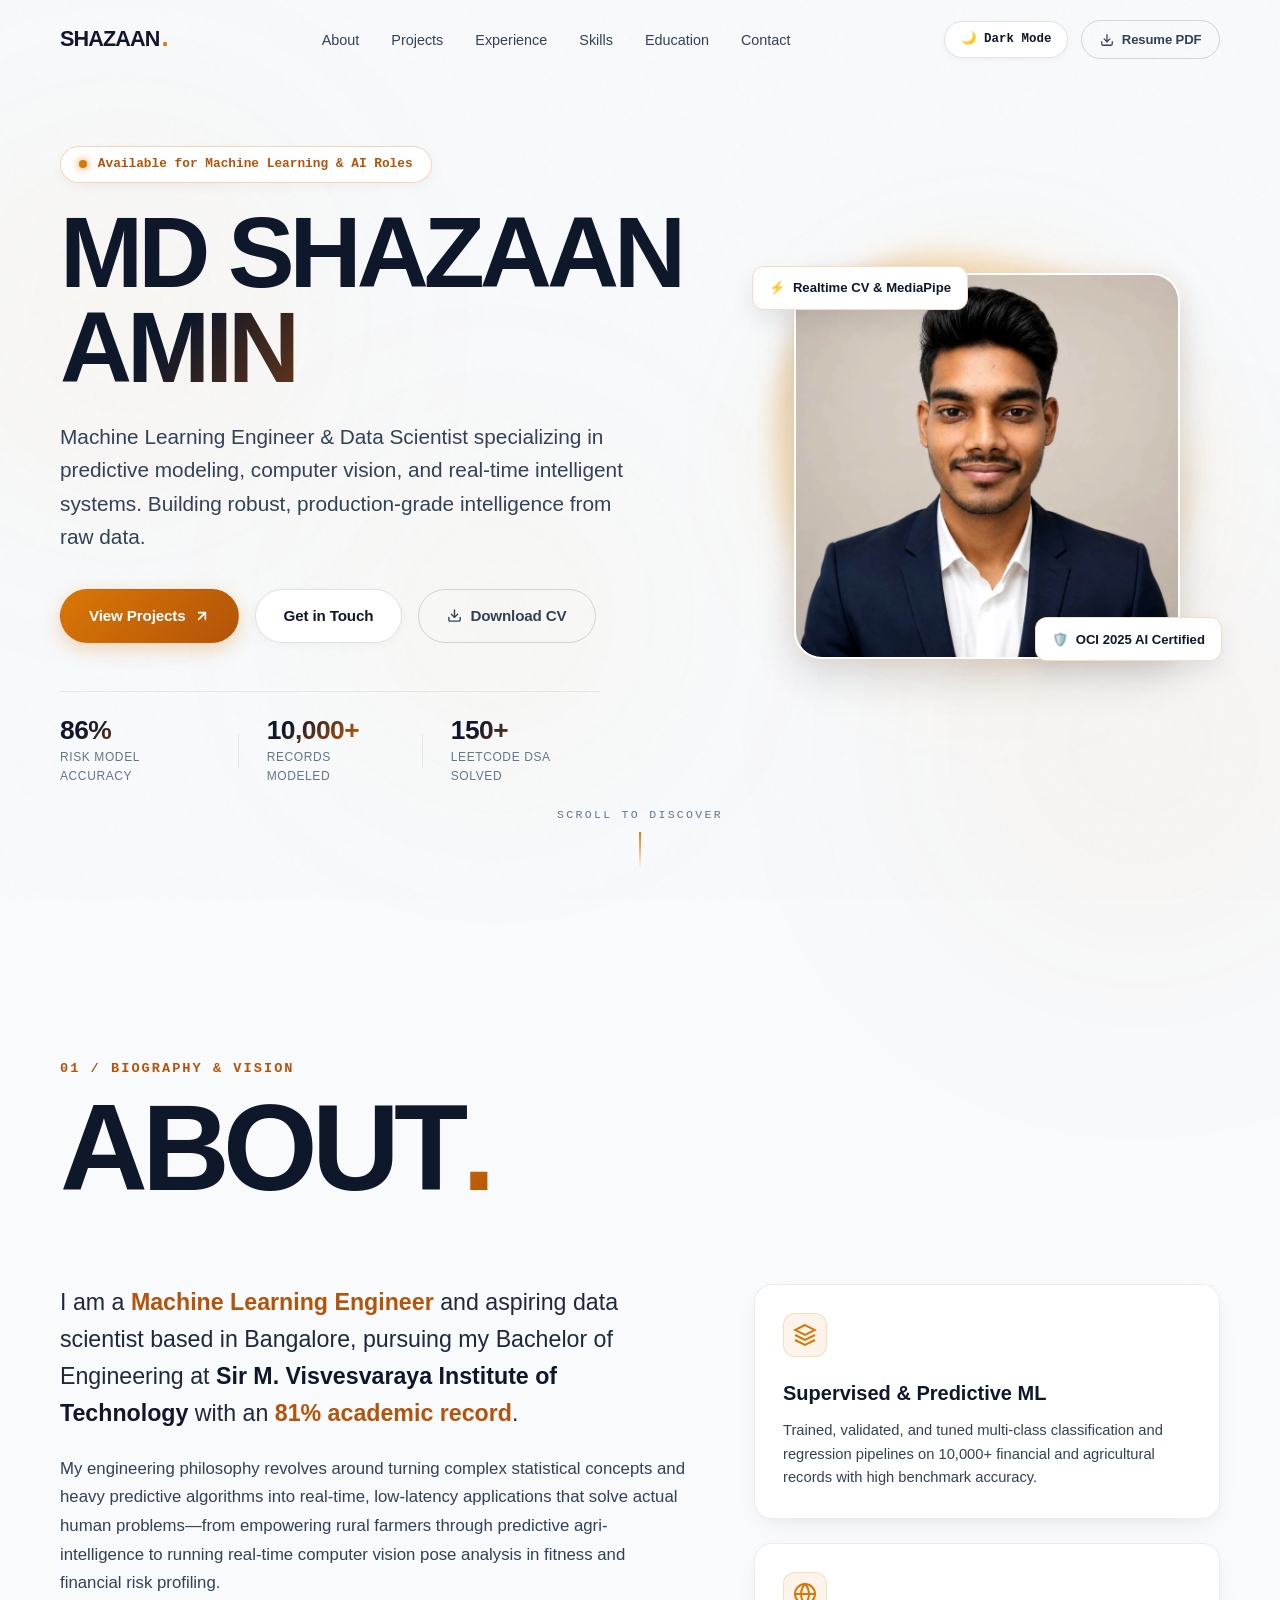
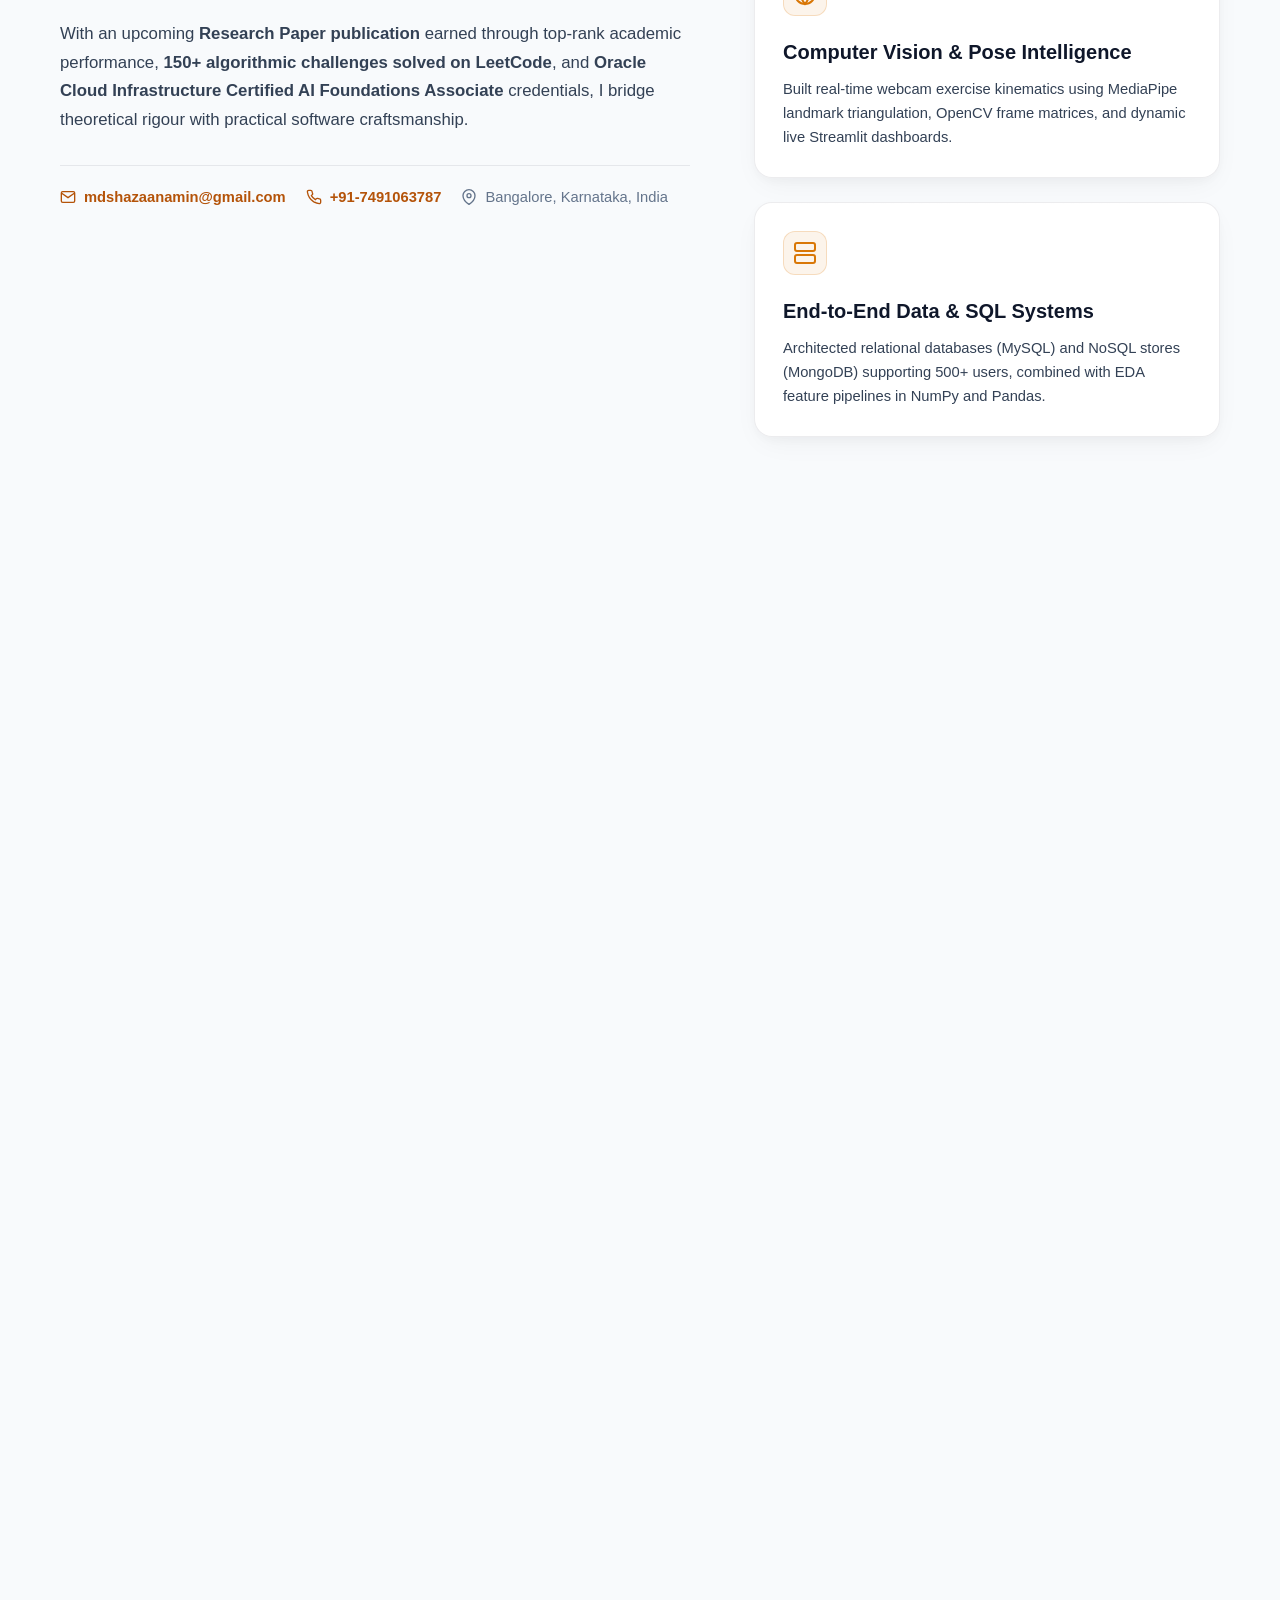
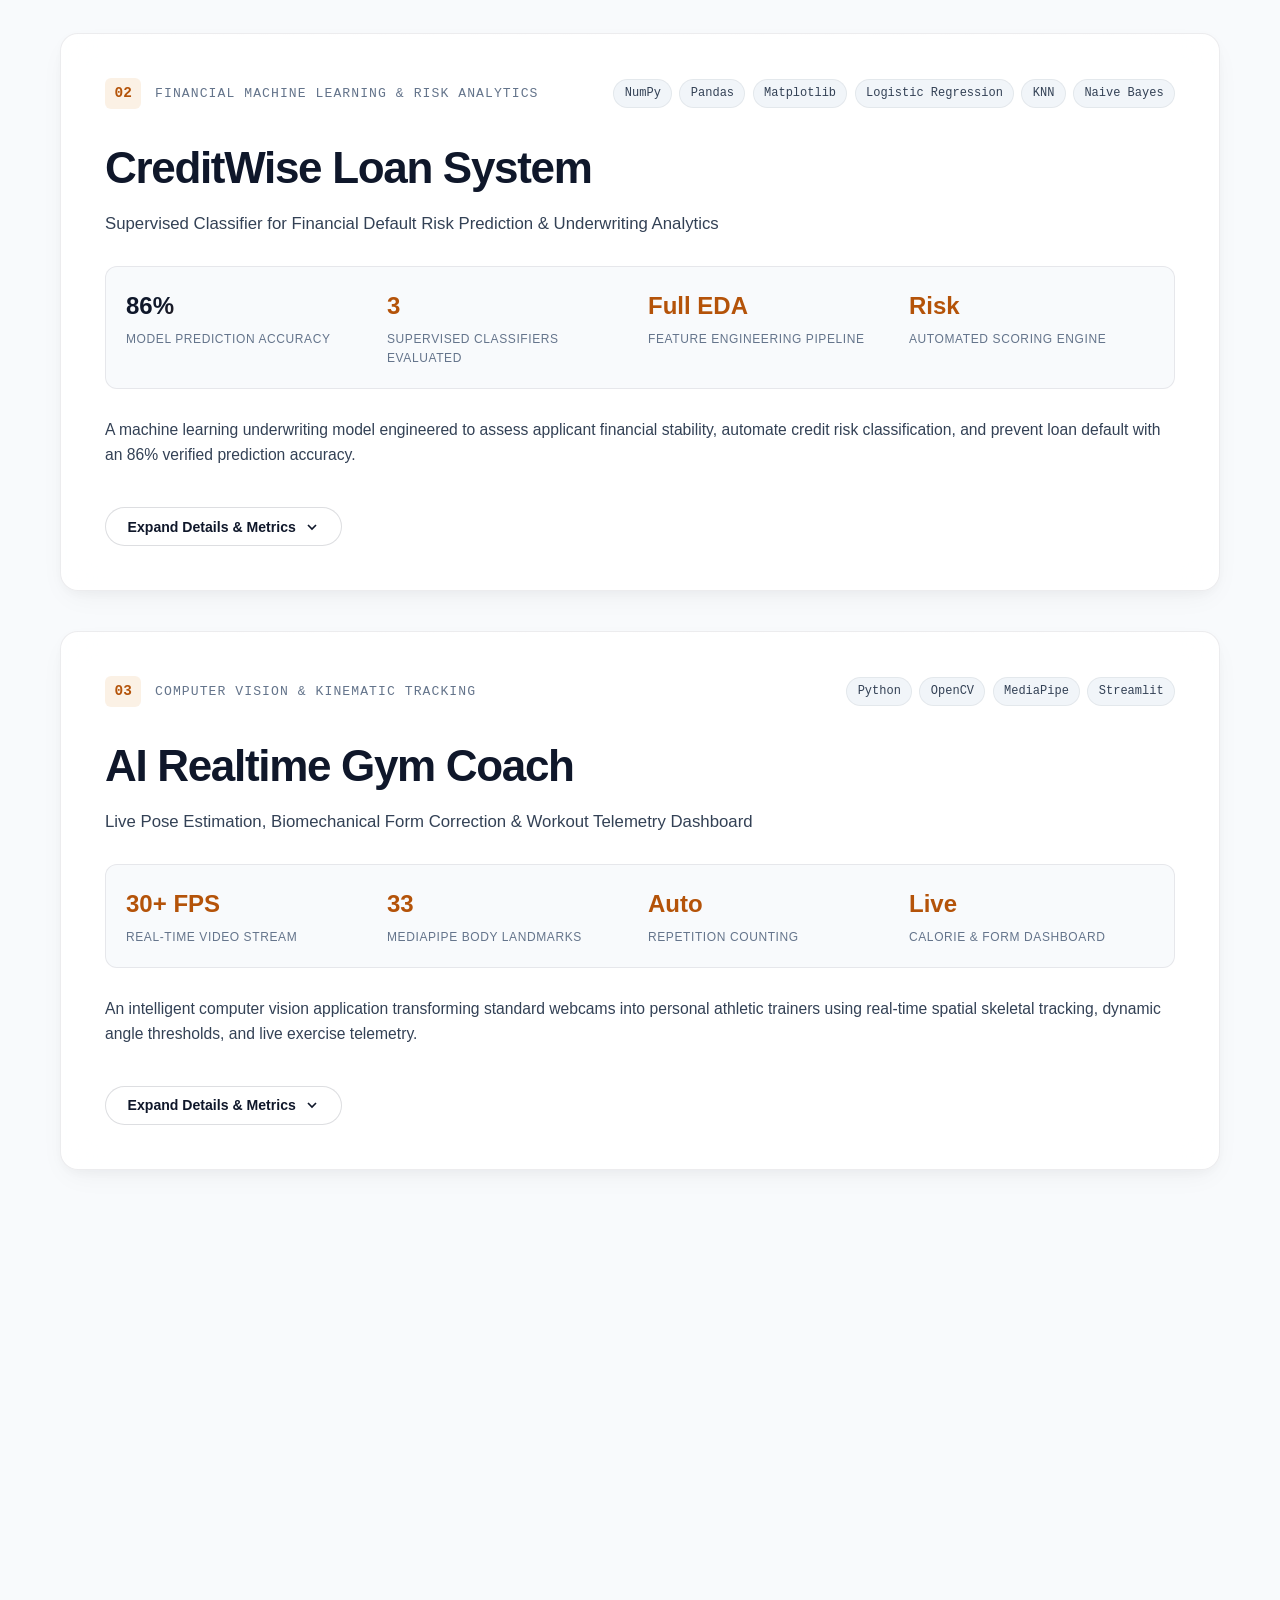
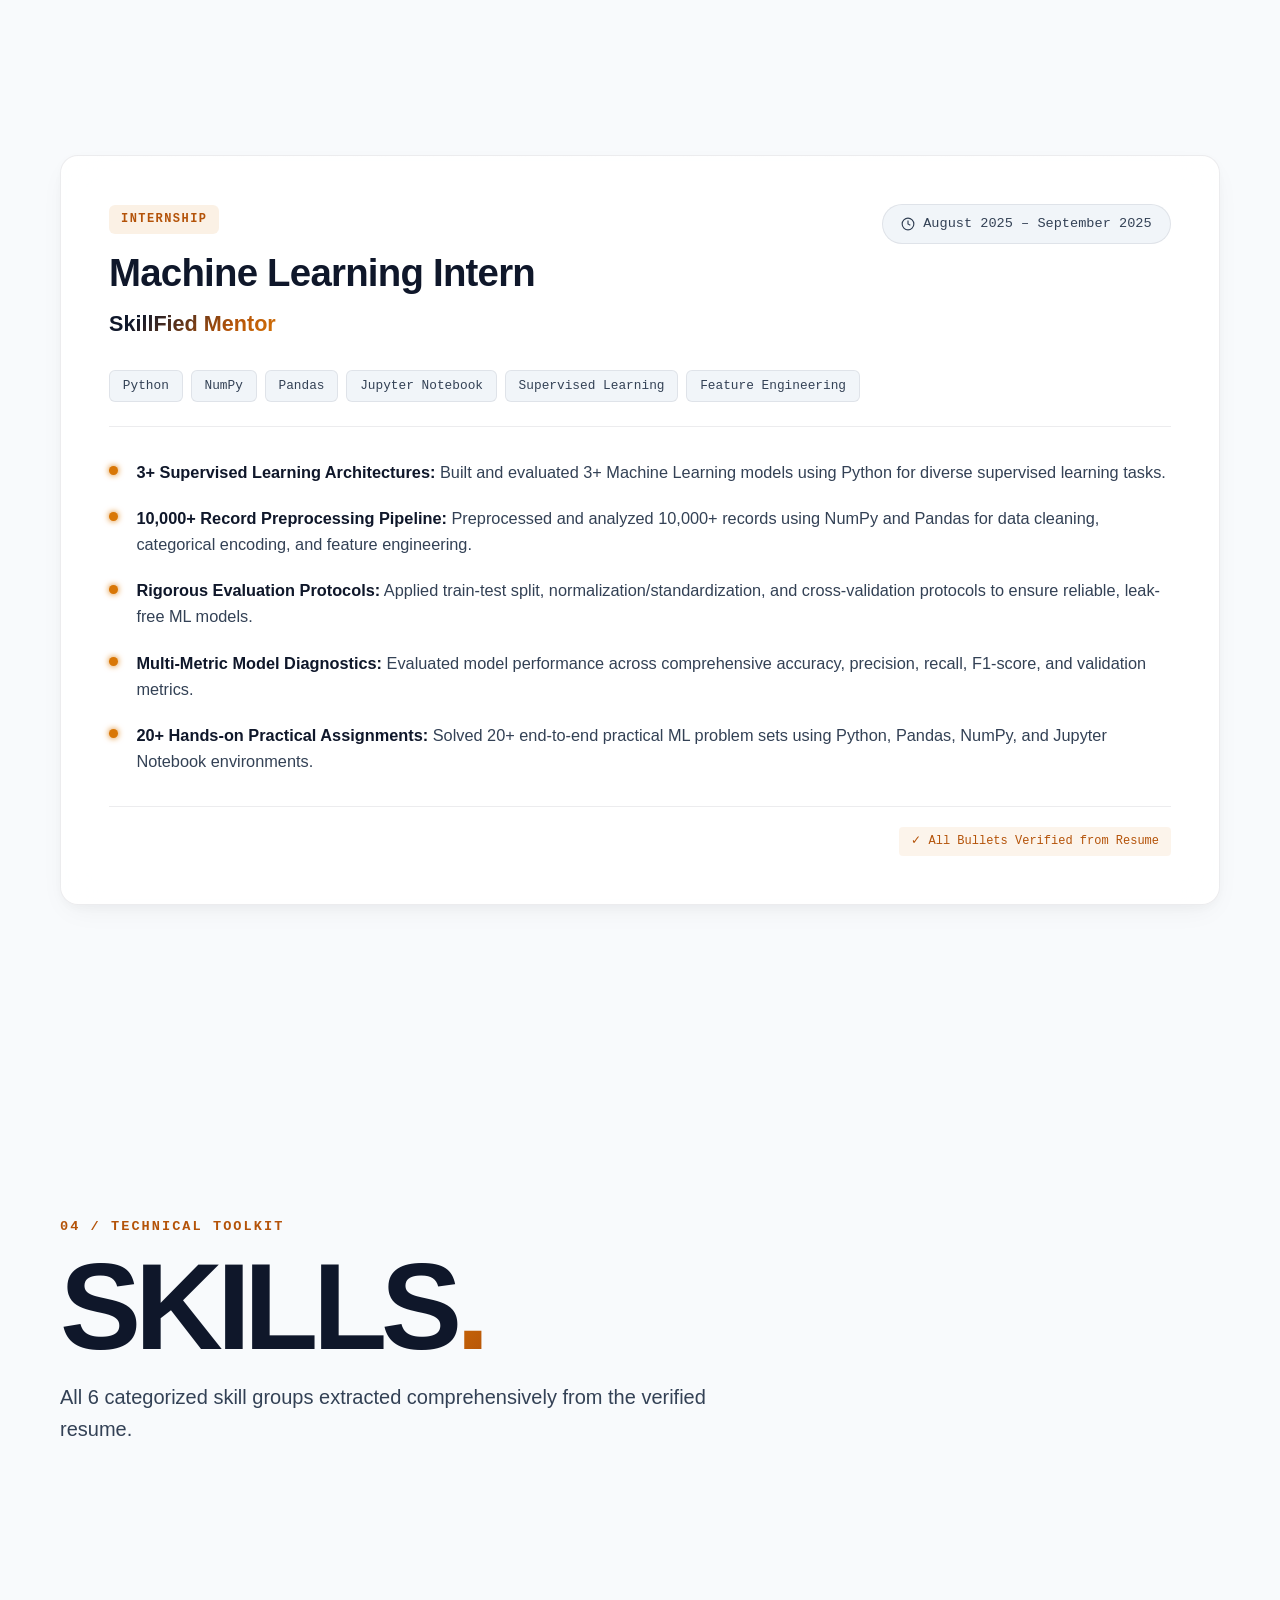
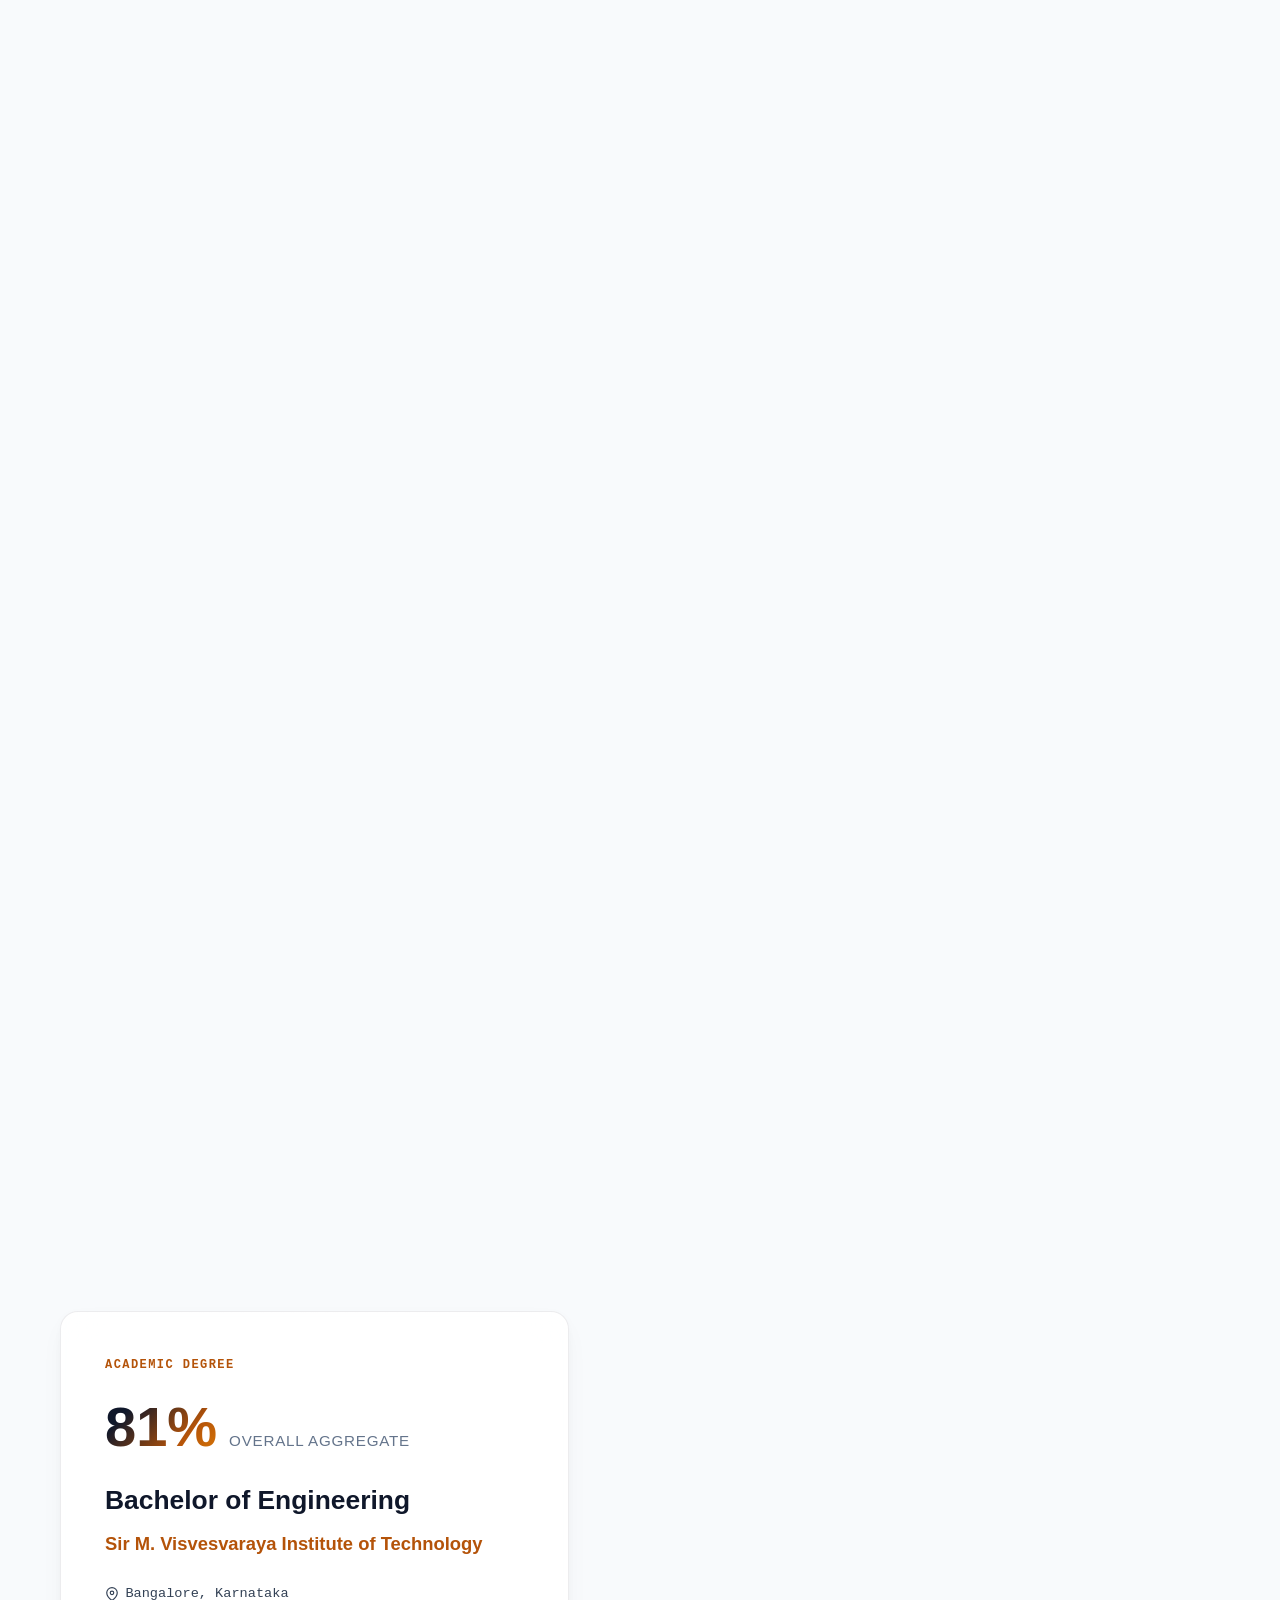
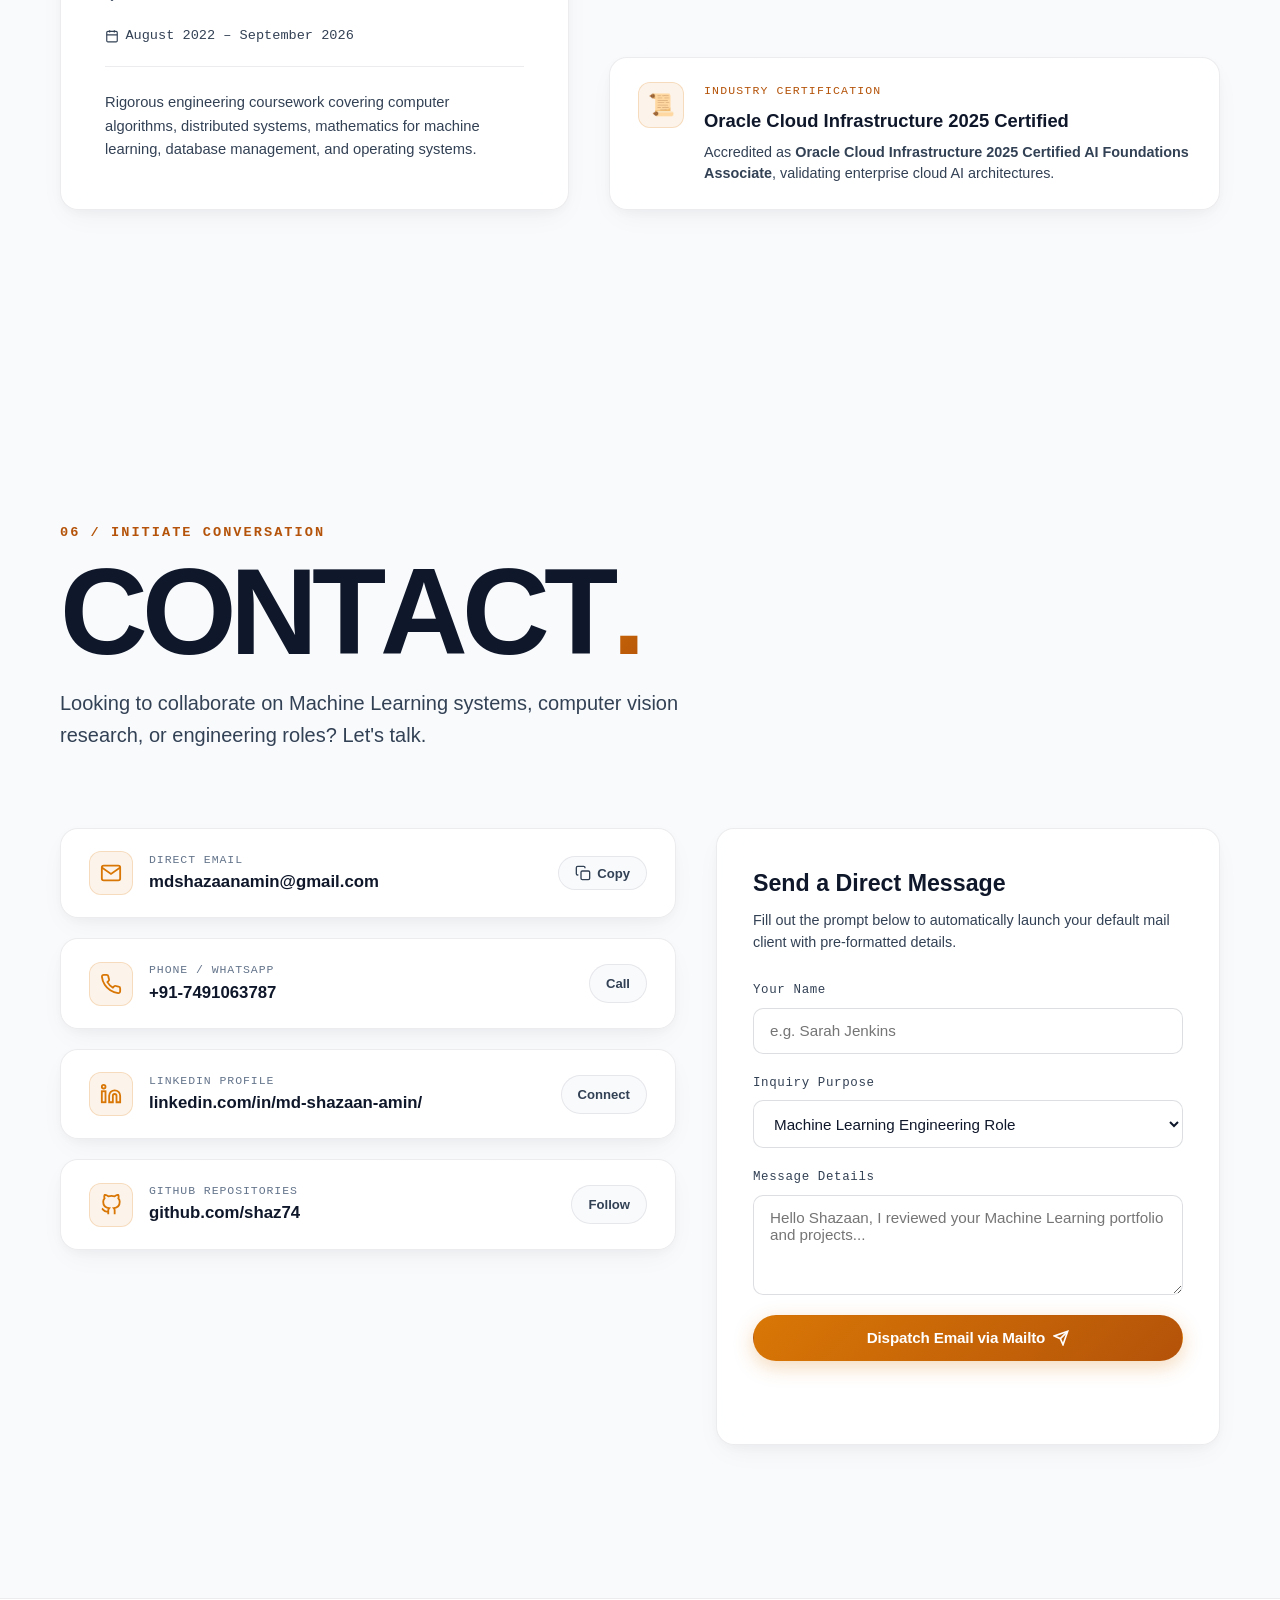
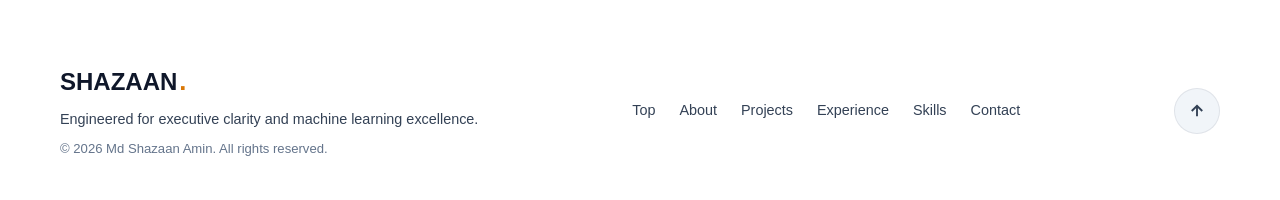
==== light.html @ 311b490b "portfolio" ====
<!DOCTYPE html>
<html lang="en">
<head>
  <meta charset="UTF-8">
  <meta name="viewport" content="width=device-width, initial-scale=1.0">
  <meta name="description" content="Md Shazaan Amin — Machine Learning Engineer & Data Scientist. Executive Light Mode Portfolio.">
  <meta name="keywords" content="Md Shazaan Amin, Machine Learning, Data Science, Python, Deep Learning, Computer Vision, Portfolio, Bangalore">
  <meta name="author" content="Md Shazaan Amin">
  
  <!-- Canonical & Open Graph / Meta -->
  <link rel="canonical" href="https://spring-grown-bald-perry.trycloudflare.com/light.html">
  <meta property="og:type" content="website">
  <meta property="og:url" content="https://spring-grown-bald-perry.trycloudflare.com/light.html">
  <meta property="og:title" content="Md Shazaan Amin — Machine Learning Engineer (Executive Light)">
  <meta property="og:description" content="Professional portfolio of Md Shazaan Amin in clean executive light mode.">
  <meta property="og:image" content="https://spring-grown-bald-perry.trycloudflare.com/headshot.webp">
  
  <title>Md Shazaan Amin — Machine Learning Engineer (Light Mode Preview)</title>
  
  <!-- Favicon -->
  <link rel="icon" type="image/svg+xml" href="favicon.svg">
  
  <!-- Light Theme Stylesheet -->
  <link rel="stylesheet" href="style-light.css">
</head>
<body class="light-theme">
  <!-- Accessibility Skip Link -->
  <a href="#main" class="skip-link">Skip to main content</a>

  <!-- Top Scroll Progress Line -->
  <div id="scroll-progress" class="scroll-progress" aria-hidden="true"></div>

  <!-- Interactive Mouse Spotlight (Desktop Only) -->
  <div id="cursor-spotlight" class="cursor-spotlight" aria-hidden="true"></div>

  <!-- Subtle Micro Grain -->
  <div class="film-grain" aria-hidden="true"></div>

  <!-- Ambient Blurred Radial Glow Orbs -->
  <div class="ambient-glow orb-1" aria-hidden="true"></div>
  <div class="ambient-glow orb-2" aria-hidden="true"></div>
  <div class="ambient-glow orb-3" aria-hidden="true"></div>

  <!-- Top Sticky Navigation Bar -->
  <header class="site-header" id="site-header">
    <div class="header-inner container">
      <a href="#hero" class="brand-monogram" aria-label="Md Shazaan Amin Home">
        <span class="brand-text">SHAZAAN</span><span class="brand-dot">.</span>
      </a>

      <!-- Desktop Nav -->
      <nav class="desktop-nav" aria-label="Main Navigation">
        <ul class="nav-links">
          <li><a href="#about" class="nav-link">About</a></li>
          <li><a href="#projects" class="nav-link">Projects</a></li>
          <li><a href="#experience" class="nav-link">Experience</a></li>
          <li><a href="#skills" class="nav-link">Skills</a></li>
          <li><a href="#education" class="nav-link">Education</a></li>
          <li><a href="#contact" class="nav-link">Contact</a></li>
        </ul>
      </nav>

      <div class="header-actions">
        <!-- Switch back to Dark Mode -->
        <a href="index.html" class="theme-switch-btn magnetic" title="Switch back to Dark Mode">
          <span>🌙 Dark Mode</span>
        </a>

        <a href="MD SHAZAAN AMIN_RESUME.pdf" download="MD_SHAZAAN_AMIN_RESUME.pdf" class="btn btn-outline btn-sm magnetic" target="_blank" rel="noopener noreferrer">
          <svg class="btn-icon" width="14" height="14" viewBox="0 0 24 24" fill="none" stroke="currentColor" stroke-width="2.2" stroke-linecap="round" stroke-linejoin="round">
            <path d="M21 15v4a2 2 0 0 1-2 2H5a2 2 0 0 1-2-2v-4"></path>
            <polyline points="7 10 12 15 17 10"></polyline>
            <line x1="12" y1="15" x2="12" y2="3"></line>
          </svg>
          <span>Resume PDF</span>
        </a>

        <!-- Mobile Menu Hamburger Button -->
        <button class="mobile-toggle" id="mobile-toggle" aria-label="Toggle navigation menu" aria-expanded="false" aria-controls="mobile-nav">
          <span class="hamburger-bar"></span>
          <span class="hamburger-bar"></span>
        </button>
      </div>
    </div>
  </header>

  <!-- Mobile Drawer Menu -->
  <div class="mobile-nav-drawer" id="mobile-nav" aria-hidden="true">
    <div class="mobile-nav-backdrop" id="mobile-backdrop"></div>
    <div class="mobile-nav-panel">
      <div class="mobile-nav-header">
        <span class="brand-text">NAVIGATION</span>
        <button class="mobile-close-btn" id="mobile-close" aria-label="Close menu">&times;</button>
      </div>
      <nav aria-label="Mobile Navigation">
        <ul class="mobile-nav-links">
          <li><a href="#hero" class="mobile-nav-link"><span>00</span> Home</a></li>
          <li><a href="#about" class="mobile-nav-link"><span>01</span> About</a></li>
          <li><a href="#projects" class="mobile-nav-link"><span>02</span> Projects</a></li>
          <li><a href="#experience" class="mobile-nav-link"><span>03</span> Experience</a></li>
          <li><a href="#skills" class="mobile-nav-link"><span>04</span> Skills</a></li>
          <li><a href="#education" class="mobile-nav-link"><span>05</span> Education &amp; Awards</a></li>
          <li><a href="#contact" class="mobile-nav-link"><span>06</span> Contact</a></li>
        </ul>
      </nav>
      <div class="mobile-nav-footer">
        <a href="index.html" class="btn btn-glass btn-block" style="margin-bottom: 0.75rem;">Switch to Dark Mode</a>
        <a href="MD SHAZAAN AMIN_RESUME.pdf" download="MD_SHAZAAN_AMIN_RESUME.pdf" class="btn btn-primary btn-block">Download Full Resume</a>
      </div>
    </div>
  </div>

  <!-- Main Content Landmark -->
  <main id="main">

    <!-- ==================== HERO SECTION ==================== -->
    <section class="hero-section" id="hero" aria-label="Introduction">
      <div class="container hero-container">
        
        <div class="hero-content">
          <div class="hero-badge reveal-item">
            <span class="pulse-indicator"></span>
            <span>Available for Machine Learning &amp; AI Roles</span>
          </div>

          <h1 class="hero-title reveal-item">
            <span class="hero-first">MD SHAZAAN</span>
            <span class="hero-last text-gradient">AMIN</span>
          </h1>

          <p class="hero-bio reveal-item">
            Machine Learning Engineer &amp; Data Scientist specializing in predictive modeling, computer vision, and real-time intelligent systems. Building robust, production-grade intelligence from raw data.
          </p>

          <div class="hero-cta-group reveal-item">
            <a href="#projects" class="btn btn-primary magnetic">
              <span>View Projects</span>
              <svg width="16" height="16" viewBox="0 0 24 24" fill="none" stroke="currentColor" stroke-width="2.5" stroke-linecap="round" stroke-linejoin="round">
                <line x1="7" y1="17" x2="17" y2="7"></line>
                <polyline points="7 7 17 7 17 17"></polyline>
              </svg>
            </a>
            <a href="#contact" class="btn btn-glass magnetic">
              <span>Get in Touch</span>
            </a>
            <a href="MD SHAZAAN AMIN_RESUME.pdf" download="MD_SHAZAAN_AMIN_RESUME.pdf" class="btn btn-outline magnetic">
              <svg width="15" height="15" viewBox="0 0 24 24" fill="none" stroke="currentColor" stroke-width="2.2" stroke-linecap="round" stroke-linejoin="round">
                <path d="M21 15v4a2 2 0 0 1-2 2H5a2 2 0 0 1-2-2v-4"></path>
                <polyline points="7 10 12 15 17 10"></polyline>
                <line x1="12" y1="15" x2="12" y2="3"></line>
              </svg>
              <span>Download CV</span>
            </a>
          </div>

          <!-- Quick Metrics Bar -->
          <div class="hero-stats-row reveal-item">
            <div class="stat-pill">
              <span class="stat-num text-gradient">86%</span>
              <span class="stat-lbl">Risk Model Accuracy</span>
            </div>
            <div class="stat-divider"></div>
            <div class="stat-pill">
              <span class="stat-num text-gradient">10,000+</span>
              <span class="stat-lbl">Records Modeled</span>
            </div>
            <div class="stat-divider"></div>
            <div class="stat-pill">
              <span class="stat-num text-gradient">150+</span>
              <span class="stat-lbl">LeetCode DSA Solved</span>
            </div>
          </div>
        </div>

        <!-- Hero Portrait Presentation -->
        <div class="hero-visual reveal-item">
          <div class="portrait-stage" id="portrait-stage">
            <div class="portrait-glow-ring" aria-hidden="true"></div>
            <div class="portrait-ambient-back" aria-hidden="true"></div>
            <div class="portrait-wrapper">
              <img src="headshot.webp" alt="Md Shazaan Amin - Machine Learning Engineer Headshot" class="portrait-img" width="800" height="800" loading="eager" fetchpriority="high">
            </div>
            <!-- Floating Badges -->
            <div class="floating-badge badge-top-left" aria-hidden="true">
              <span class="badge-icon">⚡</span>
              <span class="badge-text">Realtime CV &amp; MediaPipe</span>
            </div>
            <div class="floating-badge badge-bottom-right" aria-hidden="true">
              <span class="badge-icon">🛡️</span>
              <span class="badge-text">OCI 2025 AI Certified</span>
            </div>
          </div>
        </div>

      </div>

      <!-- Scroll Down Indicator -->
      <a href="#about" class="scroll-cue" aria-label="Scroll down to About section">
        <span class="scroll-cue-text">SCROLL TO DISCOVER</span>
        <div class="scroll-cue-line"></div>
      </a>
    </section>


    <!-- ==================== ABOUT SECTION ==================== -->
    <section class="section about-section" id="about">
      <div class="container">
        
        <div class="section-header">
          <div class="section-tag reveal-item">01 / BIOGRAPHY &amp; VISION</div>
          <h2 class="display-heading split-heading reveal-item" data-split="About.">
            About<span class="accent-dot">.</span>
          </h2>
        </div>

        <div class="about-grid">
          
          <div class="about-narrative reveal-item">
            <p class="lead-text">
              I am a <strong class="text-highlight">Machine Learning Engineer</strong> and aspiring data scientist based in Bangalore, pursuing my Bachelor of Engineering at <strong class="text-white">Sir M. Visvesvaraya Institute of Technology</strong> with an <strong class="text-highlight">81% academic record</strong>.
            </p>
            <p class="body-text">
              My engineering philosophy revolves around turning complex statistical concepts and heavy predictive algorithms into real-time, low-latency applications that solve actual human problems—from empowering rural farmers through predictive agri-intelligence to running real-time computer vision pose analysis in fitness and financial risk profiling.
            </p>
            <p class="body-text">
              With an upcoming <strong>Research Paper publication</strong> earned through top-rank academic performance, <strong>150+ algorithmic challenges solved on LeetCode</strong>, and <strong>Oracle Cloud Infrastructure Certified AI Foundations Associate</strong> credentials, I bridge theoretical rigour with practical software craftsmanship.
            </p>

            <div class="contact-links-inline">
              <a href="mailto:mdshazaanamin@gmail.com" class="inline-link">
                <svg width="16" height="16" viewBox="0 0 24 24" fill="none" stroke="currentColor" stroke-width="2"><path d="M4 4h16c1.1 0 2 .9 2 2v12c0 1.1-.9 2-2 2H4c-1.1 0-2-.9-2-2V6c0-1.1.9-2 2-2z"></path><polyline points="22,6 12,13 2,6"></polyline></svg>
                <span>mdshazaanamin@gmail.com</span>
              </a>
              <a href="tel:+917491063787" class="inline-link">
                <svg width="16" height="16" viewBox="0 0 24 24" fill="none" stroke="currentColor" stroke-width="2"><path d="M22 16.92v3a2 2 0 0 1-2.18 2 19.79 19.79 0 0 1-8.63-3.07 19.5 19.5 0 0 1-6-6 19.79 19.79 0 0 1-3.07-8.67A2 2 0 0 1 4.11 2h3a2 2 0 0 1 2 1.72 12.84 12.84 0 0 0 .7 2.81 2 2 0 0 1-.45 2.11L8.09 9.91a16 16 0 0 0 6 6l1.27-1.27a2 2 0 0 1 2.11-.45 12.84 12.84 0 0 0 2.81.7A2 2 0 0 1 22 16.92z"></path></svg>
                <span>+91-7491063787</span>
              </a>
              <span class="inline-location">
                <svg width="16" height="16" viewBox="0 0 24 24" fill="none" stroke="currentColor" stroke-width="2"><path d="M21 10c0 7-9 13-9 13s-9-6-9-13a9 9 0 0 1 18 0z"></path><circle cx="12" cy="10" r="3"></circle></svg>
                <span>Bangalore, Karnataka, India</span>
              </span>
            </div>
          </div>

          <!-- Feature Cards / Highlights -->
          <div class="about-cards reveal-item">
            <div class="info-card glass-panel">
              <div class="card-icon-amber">
                <svg width="24" height="24" viewBox="0 0 24 24" fill="none" stroke="currentColor" stroke-width="2"><polygon points="12 2 2 7 12 12 22 7 12 2"></polygon><polyline points="2 17 12 22 22 17"></polyline><polyline points="2 12 12 17 22 12"></polyline></svg>
              </div>
              <h3 class="card-title">Supervised &amp; Predictive ML</h3>
              <p class="card-desc">Trained, validated, and tuned multi-class classification and regression pipelines on 10,000+ financial and agricultural records with high benchmark accuracy.</p>
            </div>

            <div class="info-card glass-panel">
              <div class="card-icon-amber">
                <svg width="24" height="24" viewBox="0 0 24 24" fill="none" stroke="currentColor" stroke-width="2"><circle cx="12" cy="12" r="10"></circle><line x1="2" y1="12" x2="22" y2="12"></line><path d="M12 2a15.3 15.3 0 0 1 4 10 15.3 15.3 0 0 1-4 10 15.3 15.3 0 0 1-4-10 15.3 15.3 0 0 1 4-10z"></path></svg>
              </div>
              <h3 class="card-title">Computer Vision &amp; Pose Intelligence</h3>
              <p class="card-desc">Built real-time webcam exercise kinematics using MediaPipe landmark triangulation, OpenCV frame matrices, and dynamic live Streamlit dashboards.</p>
            </div>

            <div class="info-card glass-panel">
              <div class="card-icon-amber">
                <svg width="24" height="24" viewBox="0 0 24 24" fill="none" stroke="currentColor" stroke-width="2"><rect x="2" y="2" width="20" height="8" rx="2" ry="2"></rect><rect x="2" y="14" width="20" height="8" rx="2" ry="2"></rect><line x1="6" y1="6" x2="6.01" y2="6"></line><line x1="6" y1="18" x2="6.01" y2="18"></line></svg>
              </div>
              <h3 class="card-title">End-to-End Data &amp; SQL Systems</h3>
              <p class="card-desc">Architected relational databases (MySQL) and NoSQL stores (MongoDB) supporting 500+ users, combined with EDA feature pipelines in NumPy and Pandas.</p>
            </div>
          </div>

        </div>

      </div>
    </section>


    <!-- ==================== PROJECTS SECTION ==================== -->
    <section class="section projects-section" id="projects">
      <div class="container">
        
        <div class="section-header">
          <div class="section-tag reveal-item">02 / FEATURED SYSTEMS</div>
          <h2 class="display-heading split-heading reveal-item" data-split="Projects.">
            Projects<span class="accent-dot">.</span>
          </h2>
          <p class="section-subhead reveal-item">
            Engineered with zero placeholders. Click any project card below to expand the full technical breakdown, architecture metrics, and dataset performance.
          </p>
        </div>

        <div class="projects-list">
          
          <!-- PROJECT 1: Kisan Mitra -->
          <article class="project-card glass-panel reveal-item" id="project-kisan-mitra" data-expanded="false">
            <div class="project-header">
              <div class="project-meta">
                <span class="project-index">01</span>
                <span class="project-category">AI Agri-Tech &amp; Optimization</span>
              </div>
              <div class="project-tech-badges">
                <span class="tech-badge">Python</span>
                <span class="tech-badge">NumPy</span>
                <span class="tech-badge">Pandas</span>
                <span class="tech-badge">SQL / MySQL</span>
                <span class="tech-badge">Weather API</span>
              </div>
            </div>

            <div class="project-main-content">
              <h3 class="project-title">Kisan Mitra</h3>
              <p class="project-subtitle">AI-Based Smart Farming Platform for Crop Prediction, Fertilizer Recommendation &amp; Disease Detection</p>

              <div class="project-highlight-stats">
                <div class="p-stat">
                  <span class="p-stat-val">30+</span>
                  <span class="p-stat-lbl">Crop Varieties Modeled</span>
                </div>
                <div class="p-stat">
                  <span class="p-stat-val">500+</span>
                  <span class="p-stat-lbl">Farmer Profiles Supported</span>
                </div>
                <div class="p-stat">
                  <span class="p-stat-val">35%</span>
                  <span class="p-stat-lbl">Rural Network Speedup</span>
                </div>
                <div class="p-stat">
                  <span class="p-stat-val">Live</span>
                  <span class="p-stat-lbl">Weather API Alerts</span>
                </div>
              </div>

              <div class="project-preview-text">
                <p>An intelligent agricultural assistance platform engineered to deliver automated crop predictions, seasonal fertilizer recommendations, and plant disease classification tailored to local soil chemistry and microclimates.</p>
              </div>

              <div class="project-expand-body">
                <h4 class="expand-heading">Complete Technical Execution (From Resume)</h4>
                <ul class="project-bullets-list">
                  <li>
                    <span class="bullet-amber">▸</span>
                    <div><strong>Comprehensive Multi-Task AI Platform:</strong> Built an AI-based smart farming platform delivering automated crop prediction, fertilizer recommendation, and plant disease detection in a unified user workflow.</div>
                  </li>
                  <li>
                    <span class="bullet-amber">▸</span>
                    <div><strong>30+ Crop Classification Model:</strong> Built a crop recommendation model supporting 30+ crop varieties by synthesizing soil nitrogen/phosphorus/potassium levels, seasonal weather patterns, and regional geography.</div>
                  </li>
                  <li>
                    <span class="bullet-amber">▸</span>
                    <div><strong>Real-Time Weather Integration:</strong> Integrated live external weather APIs to provide automated, location-based weather alerts and timely farming recommendations directly to cultivators.</div>
                  </li>
                  <li>
                    <span class="bullet-amber">▸</span>
                    <div><strong>Scalable Farmer Profile Architecture:</strong> Designed a secure farmer registration and profile management system in SQL/MySQL supporting 500+ user records with relational schema normalization.</div>
                  </li>
                  <li>
                    <span class="bullet-amber">▸</span>
                    <div><strong>Edge &amp; Rural Bandwidth Optimization:</strong> Optimized data transfer payloads and caching, reducing response latency by 35% under low-bandwidth rural 2G/3G network conditions.</div>
                  </li>
                </ul>

                <div class="project-stack-pills">
                  <span class="stack-pill-title">Full Tech Stack:</span>
                  <span class="stack-pill">Python</span>
                  <span class="stack-pill">NumPy</span>
                  <span class="stack-pill">Pandas</span>
                  <span class="stack-pill">MySQL</span>
                  <span class="stack-pill">REST Weather APIs</span>
                  <span class="stack-pill">Data Preprocessing</span>
                </div>
              </div>

              <div class="project-action-row">
                <button class="expand-toggle-btn magnetic" aria-expanded="false" aria-controls="project-kisan-mitra">
                  <span class="toggle-text">Expand Details &amp; Metrics</span>
                  <svg class="toggle-icon" width="16" height="16" viewBox="0 0 24 24" fill="none" stroke="currentColor" stroke-width="2.5">
                    <polyline points="6 9 12 15 18 9"></polyline>
                  </svg>
                </button>
              </div>

            </div>
          </article>


          <!-- PROJECT 2: CreditWise Loan System -->
          <article class="project-card glass-panel reveal-item" id="project-creditwise" data-expanded="false">
            <div class="project-header">
              <div class="project-meta">
                <span class="project-index">02</span>
                <span class="project-category">Financial Machine Learning &amp; Risk Analytics</span>
              </div>
              <div class="project-tech-badges">
                <span class="tech-badge">NumPy</span>
                <span class="tech-badge">Pandas</span>
                <span class="tech-badge">Matplotlib</span>
                <span class="tech-badge">Logistic Regression</span>
                <span class="tech-badge">KNN</span>
                <span class="tech-badge">Naive Bayes</span>
              </div>
            </div>

            <div class="project-main-content">
              <h3 class="project-title">CreditWise Loan System</h3>
              <p class="project-subtitle">Supervised Classifier for Financial Default Risk Prediction &amp; Underwriting Analytics</p>

              <div class="project-highlight-stats">
                <div class="p-stat">
                  <span class="p-stat-val text-gradient">86%</span>
                  <span class="p-stat-lbl">Model Prediction Accuracy</span>
                </div>
                <div class="p-stat">
                  <span class="p-stat-val">3</span>
                  <span class="p-stat-lbl">Supervised Classifiers Evaluated</span>
                </div>
                <div class="p-stat">
                  <span class="p-stat-val">Full EDA</span>
                  <span class="p-stat-lbl">Feature Engineering Pipeline</span>
                </div>
                <div class="p-stat">
                  <span class="p-stat-val">Risk</span>
                  <span class="p-stat-lbl">Automated Scoring Engine</span>
                </div>
              </div>

              <div class="project-preview-text">
                <p>A machine learning underwriting model engineered to assess applicant financial stability, automate credit risk classification, and prevent loan default with an 86% verified prediction accuracy.</p>
              </div>

              <div class="project-expand-body">
                <h4 class="expand-heading">Complete Technical Execution (From Resume)</h4>
                <ul class="project-bullets-list">
                  <li>
                    <span class="bullet-amber">▸</span>
                    <div><strong>High-Accuracy Risk Prediction:</strong> Built a Machine Learning model achieving <strong>86% prediction accuracy</strong> for loan approval risk analysis, optimizing default mitigation.</div>
                  </li>
                  <li>
                    <span class="bullet-amber">▸</span>
                    <div><strong>End-to-End Financial Preprocessing:</strong> Performed comprehensive data cleaning, outlier treatment, missing-value imputation, feature engineering, and exploratory data analysis (EDA) using NumPy, Pandas, and Matplotlib.</div>
                  </li>
                  <li>
                    <span class="bullet-amber">▸</span>
                    <div><strong>Multi-Classifier Comparative Benchmarking:</strong> Rigorously compared <strong>Logistic Regression, K-Nearest Neighbors (KNN), and Naive Bayes</strong> models across precision, recall, confusion matrix, and ROC-AUC to isolate the highest-performing classifier.</div>
                  </li>
                </ul>

                <div class="project-stack-pills">
                  <span class="stack-pill-title">Full Tech Stack:</span>
                  <span class="stack-pill">NumPy</span>
                  <span class="stack-pill">Pandas</span>
                  <span class="stack-pill">Matplotlib</span>
                  <span class="stack-pill">Logistic Regression</span>
                  <span class="stack-pill">K-Nearest Neighbors</span>
                  <span class="stack-pill">Gaussian Naive Bayes</span>
                  <span class="stack-pill">Model Validation</span>
                </div>
              </div>

              <div class="project-action-row">
                <button class="expand-toggle-btn magnetic" aria-expanded="false" aria-controls="project-creditwise">
                  <span class="toggle-text">Expand Details &amp; Metrics</span>
                  <svg class="toggle-icon" width="16" height="16" viewBox="0 0 24 24" fill="none" stroke="currentColor" stroke-width="2.5">
                    <polyline points="6 9 12 15 18 9"></polyline>
                  </svg>
                </button>
              </div>

            </div>
          </article>


          <!-- PROJECT 3: AI Realtime Gym Coach -->
          <article class="project-card glass-panel reveal-item" id="project-gym-coach" data-expanded="false">
            <div class="project-header">
              <div class="project-meta">
                <span class="project-index">03</span>
                <span class="project-category">Computer Vision &amp; Kinematic Tracking</span>
              </div>
              <div class="project-tech-badges">
                <span class="tech-badge">Python</span>
                <span class="tech-badge">OpenCV</span>
                <span class="tech-badge">MediaPipe</span>
                <span class="tech-badge">Streamlit</span>
              </div>
            </div>

            <div class="project-main-content">
              <h3 class="project-title">AI Realtime Gym Coach</h3>
              <p class="project-subtitle">Live Pose Estimation, Biomechanical Form Correction &amp; Workout Telemetry Dashboard</p>

              <div class="project-highlight-stats">
                <div class="p-stat">
                  <span class="p-stat-val">30+ FPS</span>
                  <span class="p-stat-lbl">Real-Time Video Stream</span>
                </div>
                <div class="p-stat">
                  <span class="p-stat-val">33</span>
                  <span class="p-stat-lbl">MediaPipe Body Landmarks</span>
                </div>
                <div class="p-stat">
                  <span class="p-stat-val">Auto</span>
                  <span class="p-stat-lbl">Repetition Counting</span>
                </div>
                <div class="p-stat">
                  <span class="p-stat-val">Live</span>
                  <span class="p-stat-lbl">Calorie &amp; Form Dashboard</span>
                </div>
              </div>

              <div class="project-preview-text">
                <p>An intelligent computer vision application transforming standard webcams into personal athletic trainers using real-time spatial skeletal tracking, dynamic angle thresholds, and live exercise telemetry.</p>
              </div>

              <div class="project-expand-body">
                <h4 class="expand-heading">Complete Technical Execution (From Resume)</h4>
                <ul class="project-bullets-list">
                  <li>
                    <span class="bullet-amber">▸</span>
                    <div><strong>Autonomous Exercise Vision Engine:</strong> Developed an AI-powered real-time gym coach using OpenCV, Google MediaPipe, and Streamlit for seamless, low-latency exercise tracking.</div>
                  </li>
                  <li>
                    <span class="bullet-amber">▸</span>
                    <div><strong>Biomechanical Pose Estimation:</strong> Implemented 33-point skeletal landmark detection and joint angle geometry to track workout form, detect postural deviations, and automate repetition counting in real time.</div>
                  </li>
                  <li>
                    <span class="bullet-amber">▸</span>
                    <div><strong>Live Telemetry Dashboard:</strong> Built an interactive Streamlit UI displaying live repetitions, completed sets, calculated calories burned, exercise accuracy scores, and session progress curves.</div>
                  </li>
                </ul>

                <div class="project-stack-pills">
                  <span class="stack-pill-title">Full Tech Stack:</span>
                  <span class="stack-pill">Python</span>
                  <span class="stack-pill">OpenCV</span>
                  <span class="stack-pill">Google MediaPipe</span>
                  <span class="stack-pill">Streamlit</span>
                  <span class="stack-pill">Trigonometric Pose Logic</span>
                </div>
              </div>

              <div class="project-action-row">
                <button class="expand-toggle-btn magnetic" aria-expanded="false" aria-controls="project-gym-coach">
                  <span class="toggle-text">Expand Details &amp; Metrics</span>
                  <svg class="toggle-icon" width="16" height="16" viewBox="0 0 24 24" fill="none" stroke="currentColor" stroke-width="2.5">
                    <polyline points="6 9 12 15 18 9"></polyline>
                  </svg>
                </button>
              </div>

            </div>
          </article>

        </div>

      </div>
    </section>


    <!-- ==================== EXPERIENCE SECTION ==================== -->
    <section class="section experience-section" id="experience">
      <div class="container">
        
        <div class="section-header">
          <div class="section-tag reveal-item">03 / PROFESSIONAL HISTORY</div>
          <h2 class="display-heading split-heading reveal-item" data-split="Experience.">
            Experience<span class="accent-dot">.</span>
          </h2>
          <p class="section-subhead reveal-item">
            Applied industry engineering and supervised machine learning research.
          </p>
        </div>

        <div class="experience-timeline">
          
          <div class="timeline-card glass-panel reveal-item">
            <div class="timeline-header">
              <div class="role-org-group">
                <div class="role-badge">INTERNSHIP</div>
                <h3 class="role-title">Machine Learning Intern</h3>
                <h4 class="company-name text-gradient">SkillFied Mentor</h4>
              </div>
              <div class="timeline-period-badge">
                <svg width="14" height="14" viewBox="0 0 24 24" fill="none" stroke="currentColor" stroke-width="2"><circle cx="12" cy="12" r="10"></circle><polyline points="12 6 12 12 16 14"></polyline></svg>
                <span>August 2025 – September 2025</span>
              </div>
            </div>

            <div class="timeline-tech-stack">
              <span class="stack-tag">Python</span>
              <span class="stack-tag">NumPy</span>
              <span class="stack-tag">Pandas</span>
              <span class="stack-tag">Jupyter Notebook</span>
              <span class="stack-tag">Supervised Learning</span>
              <span class="stack-tag">Feature Engineering</span>
            </div>

            <div class="timeline-bullets">
              <div class="exp-bullet-item">
                <div class="bullet-node"></div>
                <div class="bullet-content">
                  <strong>3+ Supervised Learning Architectures:</strong> Built and evaluated 3+ Machine Learning models using Python for diverse supervised learning tasks.
                </div>
              </div>

              <div class="exp-bullet-item">
                <div class="bullet-node"></div>
                <div class="bullet-content">
                  <strong>10,000+ Record Preprocessing Pipeline:</strong> Preprocessed and analyzed 10,000+ records using NumPy and Pandas for data cleaning, categorical encoding, and feature engineering.
                </div>
              </div>

              <div class="exp-bullet-item">
                <div class="bullet-node"></div>
                <div class="bullet-content">
                  <strong>Rigorous Evaluation Protocols:</strong> Applied train-test split, normalization/standardization, and cross-validation protocols to ensure reliable, leak-free ML models.
                </div>
              </div>

              <div class="exp-bullet-item">
                <div class="bullet-node"></div>
                <div class="bullet-content">
                  <strong>Multi-Metric Model Diagnostics:</strong> Evaluated model performance across comprehensive accuracy, precision, recall, F1-score, and validation metrics.
                </div>
              </div>

              <div class="exp-bullet-item">
                <div class="bullet-node"></div>
                <div class="bullet-content">
                  <strong>20+ Hands-on Practical Assignments:</strong> Solved 20+ end-to-end practical ML problem sets using Python, Pandas, NumPy, and Jupyter Notebook environments.
                </div>
              </div>
            </div>

            <div class="timeline-card-footer">
              <span class="badge-verified">✓ All Bullets Verified from Resume</span>
            </div>

          </div>

        </div>

      </div>
    </section>


    <!-- ==================== SKILLS SECTION ==================== -->
    <section class="section skills-section" id="skills">
      <div class="container">
        
        <div class="section-header">
          <div class="section-tag reveal-item">04 / TECHNICAL TOOLKIT</div>
          <h2 class="display-heading split-heading reveal-item" data-split="Skills.">
            Skills<span class="accent-dot">.</span>
          </h2>
          <p class="section-subhead reveal-item">
            All 6 categorized skill groups extracted comprehensively from the verified resume.
          </p>
        </div>

        <div class="skills-grid">
          
          <!-- GROUP 1: Languages -->
          <div class="skill-category-card glass-panel reveal-item">
            <div class="skill-cat-header">
              <div class="cat-icon-circle">
                <svg width="20" height="20" viewBox="0 0 24 24" fill="none" stroke="currentColor" stroke-width="2"><polyline points="16 18 22 12 16 6"></polyline><polyline points="8 6 2 12 8 18"></polyline></svg>
              </div>
              <div>
                <span class="cat-num">01 / GROUP</span>
                <h3 class="cat-title">Languages</h3>
              </div>
            </div>
            <p class="cat-desc">Core programming languages utilized for algorithms, model logic, and database queries.</p>
            <div class="chips-list">
              <span class="skill-chip major">Python</span>
              <span class="skill-chip major">C</span>
              <span class="skill-chip major">SQL</span>
            </div>
          </div>

          <!-- GROUP 2: Data Analysis & Visualization -->
          <div class="skill-category-card glass-panel reveal-item">
            <div class="skill-cat-header">
              <div class="cat-icon-circle">
                <svg width="20" height="20" viewBox="0 0 24 24" fill="none" stroke="currentColor" stroke-width="2"><line x1="18" y1="20" x2="18" y2="10"></line><line x1="12" y1="20" x2="12" y2="4"></line><line x1="6" y1="20" x2="6" y2="14"></line></svg>
              </div>
              <div>
                <span class="cat-num">02 / GROUP</span>
                <h3 class="cat-title">Data Analysis &amp; Visualization</h3>
              </div>
            </div>
            <p class="cat-desc">Vector manipulation, exploratory data inspection, business intelligence, and graphing.</p>
            <div class="chips-list">
              <span class="skill-chip">Pandas</span>
              <span class="skill-chip">NumPy</span>
              <span class="skill-chip">Matplotlib</span>
              <span class="skill-chip">Power BI</span>
            </div>
          </div>

          <!-- GROUP 3: Machine Learning -->
          <div class="skill-category-card glass-panel reveal-item">
            <div class="skill-cat-header">
              <div class="cat-icon-circle">
                <svg width="20" height="20" viewBox="0 0 24 24" fill="none" stroke="currentColor" stroke-width="2"><circle cx="12" cy="12" r="3"></circle><path d="M19.4 15a1.65 1.65 0 0 0 .33 1.82l.06.06a2 2 0 0 1 0 2.83 2 2 0 0 1-2.83 0l-.06-.06a1.65 1.65 0 0 0-1.82-.33 1.65 1.65 0 0 0-1 1.51V21a2 2 0 0 1-2 2 2 2 0 0 1-2-2v-.09A1.65 1.65 0 0 0 9 19.4a1.65 1.65 0 0 0-1.82.33l-.06.06a2 2 0 0 1-2.83 0 2 2 0 0 1 0-2.83l.06-.06a1.65 1.65 0 0 0 .33-1.82 1.65 1.65 0 0 0-1.51-1H3a2 2 0 0 1-2-2 2 2 0 0 1 2-2h.09A1.65 1.65 0 0 0 4.6 9a1.65 1.65 0 0 0-.33-1.82l-.06-.06a2 2 0 0 1 0-2.83 2 2 0 0 1 2.83 0l.06.06a1.65 1.65 0 0 0 1.82.33H9a1.65 1.65 0 0 0 1-1.51V3a2 2 0 0 1 2-2 2 2 0 0 1 2 2v.09a1.65 1.65 0 0 0 1 1.51 1.65 1.65 0 0 0 1.82-.33l.06-.06a2 2 0 0 1 2.83 0 2 2 0 0 1 0 2.83l-.06.06a1.65 1.65 0 0 0-.33 1.82V9a1.65 1.65 0 0 0 1.51 1H21a2 2 0 0 1 2 2 2 2 0 0 1-2 2h-.09a1.65 1.65 0 0 0-1.51 1z"></path></svg>
              </div>
              <div>
                <span class="cat-num">03 / GROUP</span>
                <h3 class="cat-title">Machine Learning</h3>
              </div>
            </div>
            <p class="cat-desc">Supervised classification, neural computation, probability networks, and clustering.</p>
            <div class="chips-list">
              <span class="skill-chip major">Scikit-learn</span>
              <span class="skill-chip major">TensorFlow</span>
              <span class="skill-chip">Logistic Regression</span>
              <span class="skill-chip">K-Nearest Neighbors (KNN)</span>
              <span class="skill-chip">Naïve Bayes</span>
            </div>
          </div>

          <!-- GROUP 4: Database -->
          <div class="skill-category-card glass-panel reveal-item">
            <div class="skill-cat-header">
              <div class="cat-icon-circle">
                <svg width="20" height="20" viewBox="0 0 24 24" fill="none" stroke="currentColor" stroke-width="2"><ellipse cx="12" cy="5" rx="9" ry="3"></ellipse><path d="M21 12c0 1.66-4 3-9 3s-9-1.34-9-3"></path><path d="M3 5v14c0 1.66 4 3 9 3s9-1.34 9-3V5"></path></svg>
              </div>
              <div>
                <span class="cat-num">04 / GROUP</span>
                <h3 class="cat-title">Database</h3>
              </div>
            </div>
            <p class="cat-desc">Relational ACID-compliant schemas and flexible NoSQL document storage.</p>
            <div class="chips-list">
              <span class="skill-chip major">MySQL</span>
              <span class="skill-chip major">MongoDB</span>
            </div>
          </div>

          <!-- GROUP 5: Core Concepts -->
          <div class="skill-category-card glass-panel reveal-item">
            <div class="skill-cat-header">
              <div class="cat-icon-circle">
                <svg width="20" height="20" viewBox="0 0 24 24" fill="none" stroke="currentColor" stroke-width="2"><path d="M2 3h6a4 4 0 0 1 4 4v14a3 3 0 0 0-3-3H2z"></path><path d="M22 3h-6a4 4 0 0 0-4 4v14a3 3 0 0 1 3-3h7z"></path></svg>
              </div>
              <div>
                <span class="cat-num">05 / GROUP</span>
                <h3 class="cat-title">Core Concepts</h3>
              </div>
            </div>
            <p class="cat-desc">Computer science fundamentals, algorithmic problem solving, and analytical discipline.</p>
            <div class="chips-list">
              <span class="skill-chip">Data Structures &amp; Algorithms (DSA)</span>
              <span class="skill-chip">Object-Oriented Programming (OOP)</span>
              <span class="skill-chip">Data Cleaning</span>
              <span class="skill-chip">Feature Engineering</span>
              <span class="skill-chip">Exploratory Data Analysis (EDA)</span>
            </div>
          </div>

          <!-- GROUP 6: Developer Tools -->
          <div class="skill-category-card glass-panel reveal-item">
            <div class="skill-cat-header">
              <div class="cat-icon-circle">
                <svg width="20" height="20" viewBox="0 0 24 24" fill="none" stroke="currentColor" stroke-width="2"><path d="M14.7 6.3a1 1 0 0 0 0 1.4l1.6 1.6a1 1 0 0 0 1.4 0l3.77-3.77a6 6 0 0 1-7.94 7.94l-6.91 6.91a2.12 2.12 0 0 1-3-3l6.91-6.91a6 6 0 0 1 7.94-7.94l-3.76 3.76z"></path></svg>
              </div>
              <div>
                <span class="cat-num">06 / GROUP</span>
                <h3 class="cat-title">Developer Tools</h3>
              </div>
            </div>
            <p class="cat-desc">Interactive notebook experimentation, production coding IDEs, and version control.</p>
            <div class="chips-list">
              <span class="skill-chip">Jupyter Notebook</span>
              <span class="skill-chip">Visual Studio Code</span>
              <span class="skill-chip">Git</span>
            </div>
          </div>

        </div>

      </div>
    </section>


    <!-- ==================== EDUCATION & ACHIEVEMENTS SECTION ==================== -->
    <section class="section education-section" id="education">
      <div class="container">
        
        <div class="section-header">
          <div class="section-tag reveal-item">05 / ACADEMICS &amp; HONORS</div>
          <h2 class="display-heading split-heading reveal-item" data-split="Milestones.">
            Milestones<span class="accent-dot">.</span>
          </h2>
          <p class="section-subhead reveal-item">
            Formal education credentials and recognized engineering honors.
          </p>
        </div>

        <div class="milestones-layout">
          
          <!-- Education Card -->
          <div class="edu-card glass-panel reveal-item">
            <div class="card-badge-amber">ACADEMIC DEGREE</div>
            <div class="edu-score-callout">
              <span class="score-num text-gradient">81%</span>
              <span class="score-desc">Overall Aggregate</span>
            </div>
            <h3 class="edu-degree">Bachelor of Engineering</h3>
            <h4 class="edu-institution">Sir M. Visvesvaraya Institute of Technology</h4>
            <div class="edu-meta-row">
              <span class="edu-location">
                <svg width="14" height="14" viewBox="0 0 24 24" fill="none" stroke="currentColor" stroke-width="2"><path d="M21 10c0 7-9 13-9 13s-9-6-9-13a9 9 0 0 1 18 0z"></path><circle cx="12" cy="10" r="3"></circle></svg>
                <span>Bangalore, Karnataka</span>
              </span>
              <span class="edu-dates">
                <svg width="14" height="14" viewBox="0 0 24 24" fill="none" stroke="currentColor" stroke-width="2"><rect x="3" y="4" width="18" height="18" rx="2" ry="2"></rect><line x1="16" y1="2" x2="16" y2="6"></line><line x1="8" y1="2" x2="8" y2="6"></line><line x1="3" y1="10" x2="21" y2="10"></line></svg>
                <span>August 2022 – September 2026</span>
              </span>
            </div>
            <p class="edu-notes">Rigorous engineering coursework covering computer algorithms, distributed systems, mathematics for machine learning, database management, and operating systems.</p>
          </div>

          <!-- Achievements List -->
          <div class="achievements-container">
            
            <div class="achieve-card glass-panel reveal-item">
              <div class="achieve-icon-box">
                <span class="achieve-glyph">🏆</span>
              </div>
              <div class="achieve-content">
                <span class="achieve-tag">ACADEMIC DISTINCTION</span>
                <h4 class="achieve-title">Best College Performance &amp; Research Paper</h4>
                <p class="achieve-desc">Achieved the best performance in my college and earned the competitive opportunity to publish my research paper.</p>
              </div>
            </div>

            <div class="achieve-card glass-panel reveal-item">
              <div class="achieve-icon-box">
                <span class="achieve-glyph">⚡</span>
              </div>
              <div class="achieve-content">
                <span class="achieve-tag">ALGORITHMIC MASTERY</span>
                <h4 class="achieve-title">150+ DSA Problems Solved on LeetCode</h4>
                <p class="achieve-desc">Solved more than 150+ Data Structures &amp; Algorithms challenges on LeetCode across arrays, trees, dynamic programming, and graph theory.</p>
              </div>
            </div>

            <div class="achieve-card glass-panel reveal-item">
              <div class="achieve-icon-box">
                <span class="achieve-glyph">📜</span>
              </div>
              <div class="achieve-content">
                <span class="achieve-tag">INDUSTRY CERTIFICATION</span>
                <h4 class="achieve-title">Oracle Cloud Infrastructure 2025 Certified</h4>
                <p class="achieve-desc">Accredited as <strong>Oracle Cloud Infrastructure 2025 Certified AI Foundations Associate</strong>, validating enterprise cloud AI architectures.</p>
              </div>
            </div>

          </div>

        </div>

      </div>
    </section>


    <!-- ==================== CONTACT SECTION ==================== -->
    <section class="section contact-section" id="contact">
      <div class="container">
        
        <div class="section-header">
          <div class="section-tag reveal-item">06 / INITIATE CONVERSATION</div>
          <h2 class="display-heading split-heading reveal-item" data-split="Contact.">
            Contact<span class="accent-dot">.</span>
          </h2>
          <p class="section-subhead reveal-item">
            Looking to collaborate on Machine Learning systems, computer vision research, or engineering roles? Let's talk.
          </p>
        </div>

        <div class="contact-grid">
          
          <!-- Contact Direct Channels -->
          <div class="contact-channels reveal-item">
            
            <!-- Email Item -->
            <div class="contact-channel-card glass-panel">
              <div class="channel-icon-circle">
                <svg width="22" height="22" viewBox="0 0 24 24" fill="none" stroke="currentColor" stroke-width="2"><path d="M4 4h16c1.1 0 2 .9 2 2v12c0 1.1-.9 2-2 2H4c-1.1 0-2-.9-2-2V6c0-1.1.9-2 2-2z"></path><polyline points="22,6 12,13 2,6"></polyline></svg>
              </div>
              <div class="channel-info">
                <span class="channel-label">DIRECT EMAIL</span>
                <a href="mailto:mdshazaanamin@gmail.com" class="channel-value email-link">mdshazaanamin@gmail.com</a>
              </div>
              <button class="copy-btn magnetic" id="copy-email-btn" aria-label="Copy email address" data-clipboard="mdshazaanamin@gmail.com">
                <svg class="copy-icon" width="16" height="16" viewBox="0 0 24 24" fill="none" stroke="currentColor" stroke-width="2"><rect x="9" y="9" width="13" height="13" rx="2" ry="2"></rect><path d="M5 15H4a2 2 0 0 1-2-2V4a2 2 0 0 1 2-2h9a2 2 0 0 1 2 2v1"></path></svg>
                <span class="copy-label">Copy</span>
              </button>
            </div>

            <!-- Phone Item -->
            <div class="contact-channel-card glass-panel">
              <div class="channel-icon-circle">
                <svg width="22" height="22" viewBox="0 0 24 24" fill="none" stroke="currentColor" stroke-width="2"><path d="M22 16.92v3a2 2 0 0 1-2.18 2 19.79 19.79 0 0 1-8.63-3.07 19.5 19.5 0 0 1-6-6 19.79 19.79 0 0 1-3.07-8.67A2 2 0 0 1 4.11 2h3a2 2 0 0 1 2 1.72 12.84 12.84 0 0 0 .7 2.81 2 2 0 0 1-.45 2.11L8.09 9.91a16 16 0 0 0 6 6l1.27-1.27a2 2 0 0 1 2.11-.45 12.84 12.84 0 0 0 2.81.7A2 2 0 0 1 22 16.92z"></path></svg>
              </div>
              <div class="channel-info">
                <span class="channel-label">PHONE / WHATSAPP</span>
                <a href="tel:+917491063787" class="channel-value">+91-7491063787</a>
              </div>
              <a href="tel:+917491063787" class="channel-action-btn magnetic" aria-label="Call phone number">
                <span>Call</span>
              </a>
            </div>

            <!-- LinkedIn Item -->
            <div class="contact-channel-card glass-panel">
              <div class="channel-icon-circle">
                <svg width="22" height="22" viewBox="0 0 24 24" fill="none" stroke="currentColor" stroke-width="2"><path d="M16 8a6 6 0 0 1 6 6v7h-4v-7a2 2 0 0 0-2-2 2 2 0 0 0-2 2v7h-4v-7a6 6 0 0 1 6-6z"></path><rect x="2" y="9" width="4" height="12"></rect><circle cx="4" cy="4" r="2"></circle></svg>
              </div>
              <div class="channel-info">
                <span class="channel-label">LINKEDIN PROFILE</span>
                <a href="https://linkedin.com/in/md-shazaan-amin/" target="_blank" rel="noopener noreferrer" class="channel-value">linkedin.com/in/md-shazaan-amin/</a>
              </div>
              <a href="https://linkedin.com/in/md-shazaan-amin/" target="_blank" rel="noopener noreferrer" class="channel-action-btn magnetic" aria-label="Visit LinkedIn profile">
                <span>Connect</span>
              </a>
            </div>

            <!-- GitHub Item -->
            <div class="contact-channel-card glass-panel">
              <div class="channel-icon-circle">
                <svg width="22" height="22" viewBox="0 0 24 24" fill="none" stroke="currentColor" stroke-width="2"><path d="M9 19c-5 1.5-5-2.5-7-3m14 6v-3.87a3.37 3.37 0 0 0-.94-2.61c3.14-.35 6.44-1.54 6.44-7A5.44 5.44 0 0 0 20 4.77 5.07 5.07 0 0 0 19.91 1S18.73.65 16 2.48a13.38 13.38 0 0 0-7 0C6.27.65 5.09 1 5.09 1A5.07 5.07 0 0 0 5 4.77a5.44 5.44 0 0 0-1.5 3.78c0 5.42 3.3 6.61 6.44 7A3.37 3.37 0 0 0 9 18.13V22"></path></svg>
              </div>
              <div class="channel-info">
                <span class="channel-label">GITHUB REPOSITORIES</span>
                <a href="https://github.com/shaz74" target="_blank" rel="noopener noreferrer" class="channel-value">github.com/shaz74</a>
              </div>
              <a href="https://github.com/shaz74" target="_blank" rel="noopener noreferrer" class="channel-action-btn magnetic" aria-label="Visit GitHub repositories">
                <span>Follow</span>
              </a>
            </div>

          </div>

          <!-- Quick Message Formulation Box -->
          <div class="contact-composer glass-panel reveal-item">
            <h3 class="composer-title">Send a Direct Message</h3>
            <p class="composer-sub">Fill out the prompt below to automatically launch your default mail client with pre-formatted details.</p>

            <form id="contact-form" class="composer-form">
              <div class="form-group">
                <label for="sender-name" class="form-label">Your Name</label>
                <input type="text" id="sender-name" class="form-input" placeholder="e.g. Sarah Jenkins" required>
              </div>

              <div class="form-group">
                <label for="sender-subject" class="form-label">Inquiry Purpose</label>
                <select id="sender-subject" class="form-input select-input" required>
                  <option value="Machine Learning Engineering Role">Machine Learning Engineering Role</option>
                  <option value="AI / Data Science Collaboration">AI / Data Science Collaboration</option>
                  <option value="Research Paper / Publication Discussion">Research Paper / Publication Discussion</option>
                  <option value="General Professional Inquiry">General Professional Inquiry</option>
                </select>
              </div>

              <div class="form-group">
                <label for="sender-message" class="form-label">Message Details</label>
                <textarea id="sender-message" class="form-input textarea-input" rows="4" placeholder="Hello Shazaan, I reviewed your Machine Learning portfolio and projects..." required></textarea>
              </div>

              <button type="submit" class="btn btn-primary btn-block magnetic" id="submit-message-btn">
                <span>Dispatch Email via Mailto</span>
                <svg width="16" height="16" viewBox="0 0 24 24" fill="none" stroke="currentColor" stroke-width="2.5"><line x1="22" y1="2" x2="11" y2="13"></line><polygon points="22 2 15 22 11 13 2 9 22 2"></polygon></svg>
              </button>

              <div class="composer-status" id="composer-status" role="status" aria-live="polite"></div>
            </form>
          </div>

        </div>

      </div>
    </section>

  </main>

  <!-- ==================== FOOTER ==================== -->
  <footer class="site-footer">
    <div class="container footer-container">
      
      <div class="footer-left">
        <div class="footer-brand">
          <span class="brand-text">SHAZAAN</span><span class="brand-dot">.</span>
        </div>
        <p class="footer-tagline">Engineered for executive clarity and machine learning excellence.</p>
        <p class="footer-copy">© 2026 Md Shazaan Amin. All rights reserved.</p>
      </div>

      <div class="footer-nav">
        <a href="#hero" class="footer-link">Top</a>
        <a href="#about" class="footer-link">About</a>
        <a href="#projects" class="footer-link">Projects</a>
        <a href="#experience" class="footer-link">Experience</a>
        <a href="#skills" class="footer-link">Skills</a>
        <a href="#contact" class="footer-link">Contact</a>
      </div>

      <div class="footer-back-to-top">
        <a href="#hero" class="back-top-btn magnetic" aria-label="Back to top of page">
          <svg width="18" height="18" viewBox="0 0 24 24" fill="none" stroke="currentColor" stroke-width="2.5"><line x1="12" y1="19" x2="12" y2="5"></line><polyline points="5 12 12 5 19 12"></polyline></svg>
        </a>
      </div>

    </div>
  </footer>

  <!-- Toast Notification Container for Fallback Copy / Alerts -->
  <div class="toast-notice" id="toast-notice" role="alert" aria-live="assertive" aria-hidden="true"></div>

  <!-- JavaScript -->
  <script src="script.js"></script>
</body>
</html>
---- style-light.css ----
/* ==========================================================================
   MD SHAZAAN AMIN — EXECUTIVE PROFESSIONAL LIGHT PALETTE
   Ultra-Clean Editorial Aesthetic | Warm Amber & Obsidian Palette | Zero Frameworks
   ========================================================================== */

/* ---------- CSS CUSTOM PROPERTIES (LIGHT THEME) ---------- */
:root {
  --bg-deep: #f8fafc;
  --bg-surface: #ffffff;
  --bg-card: rgba(255, 255, 255, 0.88);
  --bg-card-hover: #ffffff;
  --bg-card-active: #f1f5f9;

  /* Executive Amber & Warm Ochre Accents */
  --amber-core: #d97706;
  --amber-bright: #b45309;
  --amber-soft: rgba(217, 119, 6, 0.08);
  --orange-core: #c2410c;
  --orange-deep: #9a3412;
  --glow-warm: rgba(217, 119, 6, 0.12);
  --glow-intense: rgba(217, 119, 6, 0.22);
  --glow-ambient: rgba(245, 158, 11, 0.05);

  /* Typography Colors (High Contrast Obsidian & Slate) */
  --text-primary: #0f172a;
  --text-secondary: #334155;
  --text-muted: #64748b;
  --text-highlight: #b45309;

  /* Borders & Shadows */
  --border-subtle: rgba(15, 23, 42, 0.08);
  --border-amber: rgba(217, 119, 6, 0.35);
  --border-amber-glow: rgba(217, 119, 6, 0.55);
  --glass-blur: blur(20px);
  --shadow-cinematic: 0 20px 45px -12px rgba(15, 23, 42, 0.08), 0 0 30px -8px rgba(217, 119, 6, 0.08);

  /* Font Stacks */
  --font-display: -apple-system, BlinkMacSystemFont, "SF Pro Display", "Segoe UI", Roboto, "Helvetica Neue", Arial, sans-serif;
  --font-body: -apple-system, BlinkMacSystemFont, "SF Pro Text", "Segoe UI", Roboto, "Helvetica Neue", Arial, sans-serif;
  --font-mono: "SF Mono", "Fira Code", "Roboto Mono", Consolas, monospace;

  /* Easing */
  --ease-cinematic: cubic-bezier(0.16, 1, 0.3, 1);
  --ease-spring: cubic-bezier(0.34, 1.56, 0.64, 1);
  --transition-fast: 0.2s var(--ease-cinematic);
  --transition-normal: 0.4s var(--ease-cinematic);
  --transition-slow: 0.8s var(--ease-cinematic);
}

/* ---------- RESET & BASE ---------- */
*, *::before, *::after {
  box-sizing: border-box;
  margin: 0;
  padding: 0;
}

html {
  font-size: 16px;
  scroll-behavior: smooth;
  scroll-padding-top: 5rem;
  background-color: var(--bg-deep);
  color: var(--text-primary);
  font-family: var(--font-body);
  line-height: 1.6;
  text-rendering: optimizeLegibility;
  -webkit-font-smoothing: antialiased;
  -moz-osx-font-smoothing: grayscale;
  overflow-x: hidden;
}

body {
  position: relative;
  min-height: 100vh;
  background-color: var(--bg-deep);
  color: var(--text-primary);
  overflow-x: hidden;
  width: 100%;
}

/* Text Selection */
::selection {
  background-color: #fde68a;
  color: #78350f;
}

/* Custom Light Scrollbar */
::-webkit-scrollbar {
  width: 9px;
}
::-webkit-scrollbar-track {
  background: var(--bg-deep);
}
::-webkit-scrollbar-thumb {
  background: #cbd5e1;
  border-radius: 4px;
  border: 2px solid var(--bg-deep);
}
::-webkit-scrollbar-thumb:hover {
  background: var(--amber-core);
}

/* Focus States */
:focus-visible {
  outline: 2px solid var(--amber-core);
  outline-offset: 4px;
  border-radius: 4px;
}

/* Skip Link */
.skip-link {
  position: fixed;
  top: -60px;
  left: 20px;
  background: var(--amber-core);
  color: #ffffff;
  padding: 0.75rem 1.25rem;
  font-weight: 700;
  z-index: 9999;
  border-radius: 6px;
  text-decoration: none;
  transition: top 0.25s ease;
}
.skip-link:focus {
  top: 20px;
}

.container {
  width: 100%;
  max-width: 1240px;
  margin-left: auto;
  margin-right: auto;
  padding-left: clamp(1.25rem, 4vw, 2.5rem);
  padding-right: clamp(1.25rem, 4vw, 2.5rem);
}

/* ---------- AMBIENT BACKGROUND & TEXTURE ---------- */

/* Top Thin Amber Scroll Progress Bar */
.scroll-progress {
  position: fixed;
  top: 0;
  left: 0;
  width: 0%;
  height: 3px;
  background: linear-gradient(90deg, #f59e0b, #d97706, #b45309);
  box-shadow: 0 0 10px rgba(217, 119, 6, 0.4);
  z-index: 1000;
  pointer-events: none;
  transition: width 0.08s linear;
}

/* Mouse Follow Spotlight (Soft Light Mode) */
.cursor-spotlight {
  position: fixed;
  top: 0;
  left: 0;
  width: 650px;
  height: 650px;
  margin-top: -325px;
  margin-left: -325px;
  border-radius: 50%;
  background: radial-gradient(circle, rgba(217, 119, 6, 0.065) 0%, rgba(245, 158, 11, 0.02) 40%, transparent 70%);
  pointer-events: none;
  z-index: 1;
  opacity: 0;
  transition: opacity 0.5s ease;
  will-change: transform;
}

/* Subtle Micro Grain */
.film-grain {
  position: fixed;
  top: 0;
  left: 0;
  width: 100vw;
  height: 100vh;
  pointer-events: none;
  z-index: 2;
  opacity: 0.025;
  background-image: url("data:image/svg+xml,%3Csvg viewBox='0 0 200 200' xmlns='http://www.w3.org/2000/svg'%3E%3Cfilter id='noiseFilter'%3E%3CfeTurbulence type='fractalNoise' baseFrequency='0.85' numOctaves='3' stitchTiles='stitch'/%3E%3C/filter%3E%3Crect width='100%25' height='100%25' filter='url(%23noiseFilter)'/%3E%3C/svg%3E");
  background-repeat: repeat;
}

/* Ambient Drifting Glow Orbs */
.ambient-glow {
  position: fixed;
  border-radius: 50%;
  filter: blur(120px);
  pointer-events: none;
  z-index: 0;
  opacity: 0.55;
  will-change: transform;
}

.orb-1 {
  width: 550px;
  height: 550px;
  top: 5%;
  left: -150px;
  background: radial-gradient(circle, rgba(245, 158, 11, 0.14) 0%, transparent 70%);
  animation: driftOrbOne 28s ease-in-out infinite alternate;
}

.orb-2 {
  width: 680px;
  height: 680px;
  top: 45%;
  right: -200px;
  background: radial-gradient(circle, rgba(217, 119, 6, 0.12) 0%, transparent 70%);
  animation: driftOrbTwo 35s ease-in-out infinite alternate;
}

.orb-3 {
  width: 480px;
  height: 480px;
  bottom: 5%;
  left: 20%;
  background: radial-gradient(circle, rgba(251, 191, 36, 0.12) 0%, transparent 70%);
  animation: driftOrbThree 30s ease-in-out infinite alternate;
}

@keyframes driftOrbOne {
  0% { transform: translate(0, 0) scale(1); }
  50% { transform: translate(120px, 140px) scale(1.15); }
  100% { transform: translate(60px, -80px) scale(0.95); }
}

@keyframes driftOrbTwo {
  0% { transform: translate(0, 0) scale(1); }
  50% { transform: translate(-140px, -100px) scale(1.1); }
  100% { transform: translate(-80px, 120px) scale(0.9); }
}

@keyframes driftOrbThree {
  0% { transform: translate(0, 0) scale(1); }
  50% { transform: translate(100px, -70px) scale(1.2); }
  100% { transform: translate(-50px, 80px) scale(1); }
}

/* ---------- COMMON UTILITIES & GLASS PANELS ---------- */
.text-gradient {
  background: linear-gradient(135deg, #0f172a 20%, #b45309 70%, #d97706 100%);
  -webkit-background-clip: text;
  -webkit-text-fill-color: transparent;
  display: inline-block;
}

.text-highlight {
  color: var(--amber-bright);
}

.text-white {
  color: #0f172a;
}

.glass-panel {
  background: var(--bg-card);
  backdrop-filter: var(--glass-blur);
  -webkit-backdrop-filter: var(--glass-blur);
  border: 1px solid var(--border-subtle);
  border-radius: 18px;
  box-shadow: 0 10px 30px -8px rgba(15, 23, 42, 0.06), 0 4px 12px rgba(15, 23, 42, 0.03);
  transition: transform var(--transition-normal), border-color var(--transition-normal), box-shadow var(--transition-normal), background-color var(--transition-normal);
  position: relative;
  overflow: hidden;
}

.glass-panel::before {
  content: '';
  position: absolute;
  top: 0;
  left: 0;
  right: 0;
  height: 1px;
  background: linear-gradient(90deg, transparent, rgba(255, 255, 255, 0.8), transparent);
  pointer-events: none;
}

.glass-panel:hover {
  border-color: var(--border-amber);
  box-shadow: 0 18px 40px -10px rgba(15, 23, 42, 0.1), 0 0 25px rgba(217, 119, 6, 0.08);
  transform: translateY(-4px);
  background-color: var(--bg-card-hover);
}

/* Button Component System */
.btn {
  display: inline-flex;
  align-items: center;
  justify-content: center;
  gap: 0.5rem;
  padding: 0.85rem 1.75rem;
  font-family: var(--font-display);
  font-size: 0.95rem;
  font-weight: 600;
  letter-spacing: -0.01em;
  text-decoration: none;
  border-radius: 9999px;
  cursor: pointer;
  border: 1px solid transparent;
  transition: transform var(--transition-fast), background-color var(--transition-fast), border-color var(--transition-fast), box-shadow var(--transition-fast);
  user-select: none;
  white-space: nowrap;
}

.btn-primary {
  background: linear-gradient(135deg, #d97706, #b45309);
  color: #ffffff;
  box-shadow: 0 6px 20px rgba(217, 119, 6, 0.28);
  font-weight: 700;
}
.btn-primary:hover {
  background: linear-gradient(135deg, #b45309, #92400e);
  box-shadow: 0 10px 25px rgba(217, 119, 6, 0.4);
  transform: translateY(-2px);
}

.btn-glass {
  background: #ffffff;
  color: #0f172a;
  border-color: rgba(15, 23, 42, 0.12);
  box-shadow: 0 2px 8px rgba(15, 23, 42, 0.04);
}
.btn-glass:hover {
  background: #f8fafc;
  border-color: var(--amber-core);
  color: var(--amber-bright);
  transform: translateY(-2px);
}

.btn-outline {
  background: transparent;
  color: #334155;
  border-color: rgba(15, 23, 42, 0.16);
}
.btn-outline:hover {
  color: var(--amber-bright);
  border-color: var(--amber-bright);
  background: rgba(217, 119, 6, 0.05);
  transform: translateY(-2px);
}

.btn-sm {
  padding: 0.5rem 1.1rem;
  font-size: 0.82rem;
}

.btn-block {
  width: 100%;
}

/* Theme Switcher Pill in Header */
.theme-switch-btn {
  display: inline-flex;
  align-items: center;
  gap: 0.4rem;
  background: #ffffff;
  border: 1px solid rgba(15, 23, 42, 0.12);
  padding: 0.45rem 0.95rem;
  border-radius: 9999px;
  font-family: var(--font-mono);
  font-size: 0.78rem;
  font-weight: 600;
  color: #0f172a;
  text-decoration: none;
  white-space: nowrap;
  flex-shrink: 0;
  box-shadow: 0 2px 6px rgba(15, 23, 42, 0.04);
  transition: all var(--transition-fast);
}
.theme-switch-btn:hover {
  border-color: var(--amber-core);
  color: var(--amber-bright);
  transform: translateY(-1px);
}

/* ---------- STICKY HEADER & NAVIGATION ---------- */
.site-header {
  position: fixed;
  top: 0;
  left: 0;
  width: 100%;
  z-index: 100;
  padding: 1.25rem 0;
  transition: padding var(--transition-normal), background-color var(--transition-normal), border-bottom var(--transition-normal);
}

.site-header.scrolled {
  padding: 0.75rem 0;
  background: rgba(255, 255, 255, 0.92);
  backdrop-filter: var(--glass-blur);
  -webkit-backdrop-filter: var(--glass-blur);
  border-bottom: 1px solid var(--border-subtle);
  box-shadow: 0 6px 20px rgba(15, 23, 42, 0.04);
}

.header-inner {
  display: flex;
  align-items: center;
  justify-content: space-between;
}

.brand-monogram {
  display: inline-flex;
  align-items: baseline;
  text-decoration: none;
  font-family: var(--font-display);
  font-weight: 900;
  font-size: 1.35rem;
  letter-spacing: -0.04em;
  color: #0f172a;
}

.brand-dot {
  color: var(--amber-core);
  font-size: 1.6rem;
  line-height: 0;
  margin-left: 2px;
}

.desktop-nav {
  display: block;
}

.nav-links {
  display: flex;
  align-items: center;
  gap: 2rem;
  list-style: none;
}

.nav-link {
  font-family: var(--font-display);
  font-size: 0.9rem;
  font-weight: 500;
  color: var(--text-secondary);
  text-decoration: none;
  position: relative;
  padding: 0.35rem 0;
  transition: color var(--transition-fast);
}

.nav-link::after {
  content: '';
  position: absolute;
  bottom: 0;
  left: 0;
  width: 0%;
  height: 2px;
  background: linear-gradient(90deg, var(--amber-core), var(--orange-core));
  transition: width var(--transition-fast);
  border-radius: 2px;
}

.nav-link:hover,
.nav-link.active {
  color: #0f172a;
  font-weight: 600;
}

.nav-link.active::after,
.nav-link:hover::after {
  width: 100%;
}

.header-actions {
  display: flex;
  align-items: center;
  gap: 0.85rem;
}

/* Mobile Toggle Hamburger */
.mobile-toggle {
  display: none;
  flex-direction: column;
  justify-content: center;
  align-items: center;
  gap: 6px;
  width: 44px;
  min-width: 44px;
  height: 44px;
  flex-shrink: 0;
  background: #ffffff;
  border: 1px solid var(--border-subtle);
  border-radius: 10px;
  cursor: pointer;
  padding: 8px;
  transition: background var(--transition-fast), border-color var(--transition-fast);
}
.mobile-toggle:hover {
  border-color: var(--amber-core);
  background: rgba(217, 119, 6, 0.05);
}

.hamburger-bar {
  display: block;
  width: 100%;
  height: 2px;
  background-color: #0f172a;
  border-radius: 2px;
  transition: transform var(--transition-fast), opacity var(--transition-fast);
}

/* Mobile Drawer */
.mobile-nav-drawer {
  position: fixed;
  top: 0;
  left: 0;
  width: 100vw;
  height: 100vh;
  z-index: 1001;
  pointer-events: none;
  visibility: hidden;
  transition: visibility var(--transition-normal);
}

.mobile-nav-drawer.open {
  pointer-events: auto;
  visibility: visible;
}

.mobile-nav-backdrop {
  position: absolute;
  top: 0;
  left: 0;
  width: 100%;
  height: 100%;
  background: rgba(15, 23, 42, 0.4);
  backdrop-filter: blur(8px);
  opacity: 0;
  transition: opacity var(--transition-normal);
}

.mobile-nav-drawer.open .mobile-nav-backdrop {
  opacity: 1;
}

.mobile-nav-panel {
  position: absolute;
  top: 0;
  right: 0;
  width: 82%;
  max-width: 360px;
  height: 100%;
  background: #ffffff;
  border-left: 1px solid var(--border-subtle);
  padding: 2rem 1.75rem;
  display: flex;
  flex-direction: column;
  justify-content: space-between;
  transform: translateX(100%);
  transition: transform var(--transition-normal);
  box-shadow: -10px 0 30px rgba(15, 23, 42, 0.1);
}

.mobile-nav-drawer.open .mobile-nav-panel {
  transform: translateX(0);
}

.mobile-nav-header {
  display: flex;
  align-items: center;
  justify-content: space-between;
  margin-bottom: 2rem;
  border-bottom: 1px solid var(--border-subtle);
  padding-bottom: 1rem;
}

.mobile-close-btn {
  background: transparent;
  border: none;
  color: var(--text-secondary);
  font-size: 2rem;
  line-height: 1;
  cursor: pointer;
  padding: 0.25rem 0.5rem;
}

.mobile-nav-links {
  list-style: none;
  display: flex;
  flex-direction: column;
  gap: 1.25rem;
}

.mobile-nav-link {
  display: flex;
  align-items: center;
  gap: 1rem;
  font-family: var(--font-display);
  font-size: 1.25rem;
  font-weight: 700;
  color: var(--text-secondary);
  text-decoration: none;
  transition: color var(--transition-fast), transform var(--transition-fast);
}

.mobile-nav-link span {
  font-family: var(--font-mono);
  font-size: 0.8rem;
  color: var(--amber-core);
}

.mobile-nav-link:hover {
  color: #0f172a;
  transform: translateX(6px);
}

/* ---------- MASSIVE EDITORIAL SECTION HEADINGS ---------- */
.section {
  position: relative;
  padding-top: clamp(6rem, 12vw, 10rem);
  padding-bottom: clamp(6rem, 12vw, 10rem);
  z-index: 5;
}

.section-header {
  margin-bottom: clamp(3rem, 6vw, 5rem);
}

.section-tag {
  font-family: var(--font-mono);
  font-size: 0.85rem;
  font-weight: 600;
  letter-spacing: 0.15em;
  color: var(--amber-bright);
  text-transform: uppercase;
  margin-bottom: 0.75rem;
  display: inline-block;
}

.display-heading {
  font-family: var(--font-display);
  font-size: clamp(3.75rem, 9.5vw, 8.5rem);
  font-weight: 900;
  line-height: 0.95;
  letter-spacing: -0.05em;
  color: #0f172a;
  text-transform: capitalize;
  margin-bottom: 1rem;
  word-break: break-word;
}

.accent-dot {
  background: linear-gradient(135deg, #d97706, #b45309);
  -webkit-background-clip: text;
  -webkit-text-fill-color: transparent;
  display: inline-block;
}

/* Staggered Letter Rise in Animation */
.split-char {
  display: inline-block;
  opacity: 0;
  transform: translateY(40px);
  transition: opacity 0.6s var(--ease-cinematic), transform 0.6s var(--ease-cinematic);
  will-change: transform, opacity;
}

.display-heading.in-view .split-char {
  opacity: 1;
  transform: translateY(0);
}

.section-subhead {
  font-size: clamp(1rem, 2vw, 1.25rem);
  color: var(--text-secondary);
  max-width: 680px;
  line-height: 1.6;
}

/* ---------- HERO SECTION ---------- */
.hero-section {
  position: relative;
  min-height: 100vh;
  min-height: 100dvh;
  display: flex;
  align-items: center;
  padding-top: 7rem;
  padding-bottom: 5rem;
  z-index: 5;
}

.hero-container {
  display: grid;
  grid-template-columns: 1.15fr 0.85fr;
  align-items: center;
  gap: clamp(2rem, 5vw, 4.5rem);
}

.hero-content {
  display: flex;
  flex-direction: column;
}

.hero-badge {
  display: inline-flex;
  align-items: center;
  gap: 0.65rem;
  background: #ffffff;
  border: 1px solid rgba(217, 119, 6, 0.3);
  padding: 0.45rem 1.15rem;
  border-radius: 9999px;
  font-family: var(--font-mono);
  font-size: 0.8rem;
  color: var(--amber-bright);
  font-weight: 600;
  width: fit-content;
  margin-bottom: 1.5rem;
  box-shadow: 0 4px 12px rgba(15, 23, 42, 0.04);
}

.pulse-indicator {
  width: 8px;
  height: 8px;
  border-radius: 50%;
  background-color: var(--amber-core);
  box-shadow: 0 0 8px var(--amber-core);
  animation: pulseDot 2s infinite;
}

@keyframes pulseDot {
  0% { transform: scale(0.95); box-shadow: 0 0 0 0 rgba(217, 119, 6, 0.7); }
  70% { transform: scale(1); box-shadow: 0 0 0 8px rgba(217, 119, 6, 0); }
  100% { transform: scale(0.95); box-shadow: 0 0 0 0 rgba(217, 119, 6, 0); }
}

.hero-title {
  font-family: var(--font-display);
  font-size: clamp(3.2rem, 7.8vw, 6.75rem);
  font-weight: 900;
  line-height: 0.95;
  letter-spacing: -0.05em;
  margin-bottom: 1.5rem;
  display: flex;
  flex-direction: column;
}

.hero-first {
  color: #0f172a;
}

.hero-last {
  position: relative;
  display: inline-block;
}

.title-period {
  color: var(--amber-core);
}

.hero-bio {
  font-size: clamp(1.05rem, 1.8vw, 1.3rem);
  color: var(--text-secondary);
  line-height: 1.6;
  max-width: 580px;
  margin-bottom: 2.25rem;
}

.hero-cta-group {
  display: flex;
  flex-wrap: wrap;
  align-items: center;
  gap: 1rem;
  margin-bottom: 3rem;
}

.hero-stats-row {
  display: flex;
  align-items: center;
  gap: 1.75rem;
  padding-top: 1.5rem;
  border-top: 1px solid var(--border-subtle);
  max-width: 540px;
}

.stat-pill {
  display: flex;
  flex-direction: column;
}

.stat-num {
  font-family: var(--font-display);
  font-size: 1.65rem;
  font-weight: 800;
  line-height: 1.1;
  letter-spacing: -0.02em;
}

.stat-lbl {
  font-size: 0.75rem;
  color: var(--text-muted);
  text-transform: uppercase;
  letter-spacing: 0.05em;
  margin-top: 0.2rem;
}

.stat-divider {
  width: 1px;
  height: 34px;
  background-color: var(--border-subtle);
}

/* Hero Portrait Light Mode */
.hero-visual {
  position: relative;
  display: flex;
  justify-content: center;
  align-items: center;
}

.portrait-stage {
  position: relative;
  width: min(100%, 420px);
  aspect-ratio: 1 / 1;
  display: flex;
  justify-content: center;
  align-items: center;
  perspective: 1000px;
}

.portrait-ambient-back {
  position: absolute;
  inset: -10%;
  border-radius: 50%;
  background: radial-gradient(circle, rgba(217, 119, 6, 0.2) 0%, rgba(245, 158, 11, 0.08) 40%, transparent 75%);
  filter: blur(40px);
  z-index: 1;
  animation: ambientPulse 6s ease-in-out infinite alternate;
}

@keyframes ambientPulse {
  0% { transform: scale(0.92); opacity: 0.6; }
  100% { transform: scale(1.08); opacity: 1; }
}

.portrait-glow-ring {
  position: absolute;
  inset: -6px;
  border-radius: 38% 62% 63% 37% / 41% 44% 56% 59%;
  background: linear-gradient(135deg, rgba(217, 119, 6, 0.4), rgba(245, 158, 11, 0.3), transparent, rgba(217, 119, 6, 0.4));
  filter: blur(10px);
  z-index: 2;
  opacity: 0.6;
  animation: morphRing 12s ease-in-out infinite alternate;
}

@keyframes morphRing {
  0% { border-radius: 38% 62% 63% 37% / 41% 44% 56% 59%; transform: rotate(0deg); }
  50% { border-radius: 55% 45% 36% 64% / 60% 38% 62% 40%; }
  100% { border-radius: 44% 56% 50% 50% / 45% 55% 45% 55%; transform: rotate(180deg); }
}

.portrait-wrapper {
  position: relative;
  width: 92%;
  height: 92%;
  border-radius: 28px;
  overflow: hidden;
  z-index: 3;
  box-shadow: 0 20px 40px rgba(15, 23, 42, 0.12), 0 0 25px rgba(217, 119, 6, 0.1);
  border: 2px solid #ffffff;
  animation: portraitFloat 6s ease-in-out infinite alternate;
  will-change: transform;
}

@keyframes portraitFloat {
  0% { transform: translateY(0px) rotate(0deg); }
  100% { transform: translateY(-12px) rotate(1deg); }
}

.portrait-img {
  width: 100%;
  height: 100%;
  object-fit: cover;
  object-position: center top;
  display: block;
  filter: contrast(104%) saturate(102%);
  transition: transform var(--transition-slow);
}

.portrait-wrapper:hover .portrait-img {
  transform: scale(1.04);
}

.floating-badge {
  position: absolute;
  z-index: 4;
  background: #ffffff;
  border: 1px solid rgba(217, 119, 6, 0.25);
  border-radius: 12px;
  padding: 0.65rem 1rem;
  display: flex;
  align-items: center;
  gap: 0.5rem;
  box-shadow: 0 10px 25px rgba(15, 23, 42, 0.08);
  font-family: var(--font-display);
  font-size: 0.82rem;
  font-weight: 600;
  color: #0f172a;
  pointer-events: none;
  animation: badgeHover 5s ease-in-out infinite alternate;
}

.badge-top-left {
  top: 10px;
  left: -25px;
  animation-delay: 0.5s;
}

.badge-bottom-right {
  bottom: 15px;
  right: -25px;
  animation-delay: 2s;
}

@keyframes badgeHover {
  0% { transform: translateY(0); }
  100% { transform: translateY(-8px); }
}

/* Scroll Cue */
.scroll-cue {
  position: absolute;
  bottom: 2rem;
  left: 50%;
  transform: translateX(-50%);
  display: flex;
  flex-direction: column;
  align-items: center;
  gap: 0.5rem;
  text-decoration: none;
  color: var(--text-muted);
  transition: color var(--transition-fast);
  z-index: 5;
}

.scroll-cue-text {
  font-family: var(--font-mono);
  font-size: 0.72rem;
  letter-spacing: 0.2em;
}

.scroll-cue-line {
  width: 1.5px;
  height: 36px;
  background: linear-gradient(180deg, var(--amber-core), transparent);
  animation: scrollBeam 2s ease-in-out infinite;
}

@keyframes scrollBeam {
  0% { transform: scaleY(0.2); transform-origin: top; opacity: 0.2; }
  50% { transform: scaleY(1); transform-origin: top; opacity: 1; }
  100% { transform: scaleY(0.2); transform-origin: bottom; opacity: 0.2; }
}

/* ---------- ABOUT SECTION ---------- */
.about-grid {
  display: grid;
  grid-template-columns: 1.15fr 0.85fr;
  gap: clamp(2.5rem, 5vw, 4.5rem);
  align-items: start;
}

.about-narrative {
  display: flex;
  flex-direction: column;
  gap: 1.4rem;
}

.lead-text {
  font-size: clamp(1.2rem, 2vw, 1.45rem);
  font-weight: 400;
  line-height: 1.6;
  color: #1e293b;
}

.body-text {
  font-size: 1.05rem;
  color: var(--text-secondary);
  line-height: 1.7;
}

.contact-links-inline {
  display: flex;
  flex-wrap: wrap;
  align-items: center;
  gap: 1.25rem;
  padding-top: 1.25rem;
  border-top: 1px solid var(--border-subtle);
  margin-top: 0.5rem;
}

.inline-link {
  display: inline-flex;
  align-items: center;
  gap: 0.5rem;
  color: var(--amber-bright);
  text-decoration: none;
  font-size: 0.92rem;
  font-weight: 600;
  transition: color var(--transition-fast);
}
.inline-link:hover {
  color: var(--orange-core);
  text-decoration: underline;
}

.inline-location {
  display: inline-flex;
  align-items: center;
  gap: 0.5rem;
  color: var(--text-muted);
  font-size: 0.92rem;
}

.about-cards {
  display: flex;
  flex-direction: column;
  gap: 1.5rem;
}

.info-card {
  padding: 1.75rem;
}

.card-icon-amber {
  width: 44px;
  height: 44px;
  border-radius: 12px;
  background: rgba(217, 119, 6, 0.08);
  border: 1px solid rgba(217, 119, 6, 0.2);
  display: flex;
  align-items: center;
  justify-content: center;
  color: var(--amber-core);
  margin-bottom: 1.25rem;
}

.card-title {
  font-family: var(--font-display);
  font-size: 1.25rem;
  font-weight: 700;
  color: #0f172a;
  margin-bottom: 0.65rem;
}

.card-desc {
  font-size: 0.92rem;
  color: var(--text-secondary);
  line-height: 1.6;
}

/* ---------- PROJECTS SECTION ---------- */
.projects-list {
  display: flex;
  flex-direction: column;
  gap: 2.5rem;
}

.project-card {
  padding: clamp(1.75rem, 4vw, 2.75rem);
  cursor: pointer;
  border: 1px solid var(--border-subtle);
}

.project-header {
  display: flex;
  align-items: center;
  justify-content: space-between;
  flex-wrap: wrap;
  gap: 1rem;
  margin-bottom: 1.5rem;
}

.project-meta {
  display: flex;
  align-items: center;
  gap: 0.85rem;
}

.project-index {
  font-family: var(--font-mono);
  font-size: 0.9rem;
  font-weight: 700;
  color: var(--amber-bright);
  background: rgba(217, 119, 6, 0.1);
  padding: 0.25rem 0.6rem;
  border-radius: 6px;
}

.project-category {
  font-family: var(--font-mono);
  font-size: 0.82rem;
  color: var(--text-muted);
  text-transform: uppercase;
  letter-spacing: 0.08em;
}

.project-tech-badges {
  display: flex;
  flex-wrap: wrap;
  gap: 0.45rem;
}

.tech-badge {
  font-family: var(--font-mono);
  font-size: 0.75rem;
  background: #f1f5f9;
  border: 1px solid rgba(15, 23, 42, 0.06);
  color: var(--text-secondary);
  padding: 0.25rem 0.65rem;
  border-radius: 9999px;
}

.project-title {
  font-family: var(--font-display);
  font-size: clamp(1.85rem, 3.5vw, 2.75rem);
  font-weight: 800;
  color: #0f172a;
  letter-spacing: -0.03em;
  margin-bottom: 0.5rem;
}

.project-subtitle {
  font-size: 1.05rem;
  color: var(--text-secondary);
  margin-bottom: 1.75rem;
  max-width: 800px;
}

.project-highlight-stats {
  display: grid;
  grid-template-columns: repeat(auto-fit, minmax(130px, 1fr));
  gap: 1rem;
  margin-bottom: 1.75rem;
  padding: 1.25rem;
  background: #f8fafc;
  border-radius: 12px;
  border: 1px solid var(--border-subtle);
}

.p-stat {
  display: flex;
  flex-direction: column;
}

.p-stat-val {
  font-family: var(--font-display);
  font-size: 1.5rem;
  font-weight: 800;
  color: var(--amber-bright);
}

.p-stat-lbl {
  font-size: 0.75rem;
  color: var(--text-muted);
  text-transform: uppercase;
  letter-spacing: 0.05em;
  margin-top: 0.25rem;
}

.project-preview-text {
  font-size: 0.98rem;
  color: var(--text-secondary);
  line-height: 1.6;
  margin-bottom: 1.25rem;
}

.project-expand-body {
  max-height: 0;
  opacity: 0;
  overflow: hidden;
  transition: max-height 0.6s var(--ease-cinematic), opacity 0.5s var(--ease-cinematic), margin-top 0.4s ease;
}

.project-card[data-expanded="true"] .project-expand-body {
  max-height: 1200px;
  opacity: 1;
  margin-top: 1.75rem;
  padding-top: 1.75rem;
  border-top: 1px solid var(--border-subtle);
}

.expand-heading {
  font-family: var(--font-display);
  font-size: 1rem;
  font-weight: 700;
  text-transform: uppercase;
  letter-spacing: 0.1em;
  color: var(--amber-bright);
  margin-bottom: 1rem;
}

.project-bullets-list {
  list-style: none;
  display: flex;
  flex-direction: column;
  gap: 1rem;
  margin-bottom: 1.75rem;
}

.project-bullets-list li {
  display: flex;
  align-items: flex-start;
  gap: 0.75rem;
  font-size: 0.95rem;
  color: var(--text-secondary);
  line-height: 1.6;
}

.bullet-amber {
  color: var(--amber-core);
  font-size: 1.1rem;
  line-height: 1.3;
}

.project-bullets-list strong {
  color: #0f172a;
}

.project-stack-pills {
  display: flex;
  flex-wrap: wrap;
  align-items: center;
  gap: 0.5rem;
}

.stack-pill-title {
  font-family: var(--font-mono);
  font-size: 0.75rem;
  color: var(--text-muted);
  text-transform: uppercase;
}

.stack-pill {
  font-family: var(--font-mono);
  font-size: 0.75rem;
  background: rgba(217, 119, 6, 0.08);
  border: 1px solid rgba(217, 119, 6, 0.2);
  color: var(--amber-bright);
  padding: 0.25rem 0.65rem;
  border-radius: 6px;
  font-weight: 600;
}

.project-action-row {
  display: flex;
  align-items: center;
  justify-content: flex-start;
  margin-top: 1.25rem;
}

.expand-toggle-btn {
  display: inline-flex;
  align-items: center;
  gap: 0.5rem;
  background: #ffffff;
  border: 1px solid rgba(15, 23, 42, 0.14);
  color: #0f172a;
  padding: 0.65rem 1.35rem;
  border-radius: 9999px;
  font-family: var(--font-display);
  font-size: 0.88rem;
  font-weight: 600;
  cursor: pointer;
  transition: background var(--transition-fast), border-color var(--transition-fast), color var(--transition-fast);
}

.expand-toggle-btn:hover {
  background: rgba(217, 119, 6, 0.08);
  border-color: var(--amber-core);
  color: var(--amber-bright);
}

.toggle-icon {
  transition: transform var(--transition-normal);
}

.project-card[data-expanded="true"] .toggle-icon {
  transform: rotate(180deg);
}

/* ---------- EXPERIENCE SECTION ---------- */
.timeline-card {
  padding: clamp(2rem, 5vw, 3rem);
}

.timeline-header {
  display: flex;
  justify-content: space-between;
  align-items: flex-start;
  flex-wrap: wrap;
  gap: 1.25rem;
  margin-bottom: 1.75rem;
}

.role-badge {
  font-family: var(--font-mono);
  font-size: 0.75rem;
  font-weight: 700;
  letter-spacing: 0.12em;
  color: var(--amber-bright);
  background: rgba(217, 119, 6, 0.1);
  display: inline-block;
  padding: 0.3rem 0.75rem;
  border-radius: 6px;
  margin-bottom: 0.5rem;
}

.role-title {
  font-family: var(--font-display);
  font-size: clamp(1.75rem, 3vw, 2.4rem);
  font-weight: 800;
  color: #0f172a;
  margin-bottom: 0.25rem;
  letter-spacing: -0.02em;
}

.company-name {
  font-size: 1.35rem;
  font-weight: 700;
}

.timeline-period-badge {
  display: inline-flex;
  align-items: center;
  gap: 0.5rem;
  background: #f1f5f9;
  border: 1px solid var(--border-subtle);
  border-radius: 9999px;
  padding: 0.5rem 1.15rem;
  font-family: var(--font-mono);
  font-size: 0.85rem;
  color: var(--text-secondary);
}

.timeline-tech-stack {
  display: flex;
  flex-wrap: wrap;
  gap: 0.5rem;
  margin-bottom: 2rem;
  padding-bottom: 1.5rem;
  border-bottom: 1px solid var(--border-subtle);
}

.stack-tag {
  font-family: var(--font-mono);
  font-size: 0.8rem;
  background: #f1f5f9;
  border: 1px solid var(--border-subtle);
  color: var(--text-secondary);
  padding: 0.3rem 0.8rem;
  border-radius: 6px;
}

.timeline-bullets {
  display: flex;
  flex-direction: column;
  gap: 1.25rem;
}

.exp-bullet-item {
  display: flex;
  align-items: flex-start;
  gap: 1.15rem;
}

.bullet-node {
  width: 9px;
  height: 9px;
  border-radius: 50%;
  background-color: var(--amber-core);
  box-shadow: 0 0 6px var(--amber-core);
  margin-top: 0.45rem;
  flex-shrink: 0;
}

.bullet-content {
  font-size: 1.02rem;
  color: var(--text-secondary);
  line-height: 1.6;
}

.bullet-content strong {
  color: #0f172a;
}

.timeline-card-footer {
  margin-top: 2rem;
  padding-top: 1.25rem;
  border-top: 1px solid var(--border-subtle);
  display: flex;
  justify-content: flex-end;
}

.badge-verified {
  font-family: var(--font-mono);
  font-size: 0.75rem;
  color: var(--amber-bright);
  background: rgba(217, 119, 6, 0.08);
  padding: 0.3rem 0.75rem;
  border-radius: 4px;
}

/* ---------- SKILLS SECTION ---------- */
.skills-grid {
  display: grid;
  grid-template-columns: repeat(auto-fit, minmax(320px, 1fr));
  gap: 1.75rem;
}

.skill-category-card {
  padding: 2rem;
  display: flex;
  flex-direction: column;
  justify-content: space-between;
}

.skill-cat-header {
  display: flex;
  align-items: center;
  gap: 1rem;
  margin-bottom: 0.85rem;
}

.cat-icon-circle {
  width: 44px;
  height: 44px;
  border-radius: 12px;
  background: rgba(217, 119, 6, 0.08);
  border: 1px solid rgba(217, 119, 6, 0.2);
  display: flex;
  align-items: center;
  justify-content: center;
  color: var(--amber-core);
  flex-shrink: 0;
}

.cat-num {
  font-family: var(--font-mono);
  font-size: 0.72rem;
  color: var(--text-muted);
  letter-spacing: 0.1em;
  display: block;
}

.cat-title {
  font-family: var(--font-display);
  font-size: 1.25rem;
  font-weight: 700;
  color: #0f172a;
}

.cat-desc {
  font-size: 0.88rem;
  color: var(--text-muted);
  margin-bottom: 1.5rem;
  line-height: 1.5;
}

.chips-list {
  display: flex;
  flex-wrap: wrap;
  gap: 0.55rem;
}

.skill-chip {
  font-family: var(--font-mono);
  font-size: 0.82rem;
  padding: 0.4rem 0.85rem;
  background: #f8fafc;
  border: 1px solid var(--border-subtle);
  border-radius: 8px;
  color: var(--text-secondary);
  transition: all var(--transition-fast);
}

.skill-chip:hover {
  background: #ffffff;
  border-color: var(--border-amber);
  color: var(--amber-bright);
  transform: translateY(-2px);
  box-shadow: 0 4px 10px rgba(15, 23, 42, 0.04);
}

.skill-chip.major {
  background: rgba(217, 119, 6, 0.08);
  border-color: rgba(217, 119, 6, 0.25);
  color: var(--amber-bright);
  font-weight: 600;
}

/* ---------- EDUCATION & ACHIEVEMENTS SECTION ---------- */
.milestones-layout {
  display: grid;
  grid-template-columns: 1fr 1.2fr;
  gap: 2.5rem;
  align-items: stretch;
}

.edu-card {
  padding: clamp(2rem, 4vw, 2.75rem);
  display: flex;
  flex-direction: column;
}

.card-badge-amber {
  font-family: var(--font-mono);
  font-size: 0.75rem;
  font-weight: 700;
  color: var(--amber-bright);
  letter-spacing: 0.12em;
  margin-bottom: 1.5rem;
}

.edu-score-callout {
  display: flex;
  align-items: baseline;
  gap: 0.75rem;
  margin-bottom: 1.5rem;
}

.score-num {
  font-family: var(--font-display);
  font-size: 3.5rem;
  font-weight: 900;
  line-height: 1;
}

.score-desc {
  font-size: 0.95rem;
  color: var(--text-muted);
  text-transform: uppercase;
  letter-spacing: 0.05em;
}

.edu-degree {
  font-family: var(--font-display);
  font-size: 1.65rem;
  font-weight: 800;
  color: #0f172a;
  margin-bottom: 0.5rem;
}

.edu-institution {
  font-size: 1.15rem;
  color: var(--amber-bright);
  margin-bottom: 1.5rem;
  font-weight: 600;
}

.edu-meta-row {
  display: flex;
  flex-wrap: wrap;
  gap: 1.25rem;
  font-family: var(--font-mono);
  font-size: 0.85rem;
  color: var(--text-secondary);
  margin-bottom: 1.5rem;
  padding-bottom: 1.25rem;
  border-bottom: 1px solid var(--border-subtle);
}

.edu-location,
.edu-dates {
  display: inline-flex;
  align-items: center;
  gap: 0.4rem;
}

.edu-notes {
  font-size: 0.92rem;
  color: var(--text-secondary);
  line-height: 1.6;
}

.achievements-container {
  display: flex;
  flex-direction: column;
  gap: 1.25rem;
}

.achieve-card {
  padding: 1.5rem 1.75rem;
  display: flex;
  align-items: flex-start;
  gap: 1.25rem;
}

.achieve-icon-box {
  width: 46px;
  height: 46px;
  border-radius: 12px;
  background: rgba(217, 119, 6, 0.08);
  border: 1px solid rgba(217, 119, 6, 0.2);
  display: flex;
  align-items: center;
  justify-content: center;
  flex-shrink: 0;
}

.achieve-glyph {
  font-size: 1.35rem;
}

.achieve-content {
  display: flex;
  flex-direction: column;
}

.achieve-tag {
  font-family: var(--font-mono);
  font-size: 0.72rem;
  color: var(--amber-bright);
  letter-spacing: 0.1em;
  margin-bottom: 0.35rem;
}

.achieve-title {
  font-family: var(--font-display);
  font-size: 1.15rem;
  font-weight: 700;
  color: #0f172a;
  margin-bottom: 0.4rem;
}

.achieve-desc {
  font-size: 0.9rem;
  color: var(--text-secondary);
  line-height: 1.5;
}

/* ---------- CONTACT SECTION ---------- */
.contact-grid {
  display: grid;
  grid-template-columns: 1.1fr 0.9fr;
  gap: 2.5rem;
  align-items: start;
}

.contact-channels {
  display: flex;
  flex-direction: column;
  gap: 1.25rem;
}

.contact-channel-card {
  padding: 1.35rem 1.75rem;
  display: flex;
  align-items: center;
  justify-content: space-between;
  gap: 1rem;
}

.channel-icon-circle {
  width: 44px;
  height: 44px;
  border-radius: 12px;
  background: rgba(217, 119, 6, 0.08);
  border: 1px solid rgba(217, 119, 6, 0.2);
  display: flex;
  align-items: center;
  justify-content: center;
  color: var(--amber-core);
  flex-shrink: 0;
}

.channel-info {
  flex-grow: 1;
  display: flex;
  flex-direction: column;
  overflow: hidden;
}

.channel-label {
  font-family: var(--font-mono);
  font-size: 0.72rem;
  color: var(--text-muted);
  letter-spacing: 0.08em;
}

.channel-value {
  font-family: var(--font-display);
  font-size: 1.05rem;
  font-weight: 600;
  color: #0f172a;
  text-decoration: none;
  white-space: nowrap;
  overflow: hidden;
  text-overflow: ellipsis;
  transition: color var(--transition-fast);
}

.channel-value:hover {
  color: var(--amber-bright);
}

.copy-btn,
.channel-action-btn {
  display: inline-flex;
  align-items: center;
  gap: 0.4rem;
  padding: 0.5rem 1rem;
  background: #f8fafc;
  border: 1px solid var(--border-subtle);
  border-radius: 9999px;
  color: var(--text-secondary);
  font-family: var(--font-display);
  font-size: 0.82rem;
  font-weight: 600;
  text-decoration: none;
  cursor: pointer;
  flex-shrink: 0;
  transition: all var(--transition-fast);
}

.copy-btn:hover,
.channel-action-btn:hover {
  background: rgba(217, 119, 6, 0.1);
  border-color: var(--amber-core);
  color: var(--amber-bright);
}

.contact-composer {
  padding: 2.25rem;
}

.composer-title {
  font-family: var(--font-display);
  font-size: 1.45rem;
  font-weight: 800;
  color: #0f172a;
  margin-bottom: 0.5rem;
}

.composer-sub {
  font-size: 0.9rem;
  color: var(--text-secondary);
  margin-bottom: 1.75rem;
  line-height: 1.5;
}

.composer-form {
  display: flex;
  flex-direction: column;
  gap: 1.25rem;
}

.form-group {
  display: flex;
  flex-direction: column;
  gap: 0.4rem;
}

.form-label {
  font-family: var(--font-mono);
  font-size: 0.78rem;
  color: var(--text-secondary);
  letter-spacing: 0.05em;
}

.form-input {
  background: #ffffff;
  border: 1px solid rgba(15, 23, 42, 0.14);
  border-radius: 10px;
  padding: 0.85rem 1rem;
  color: #0f172a;
  font-family: var(--font-body);
  font-size: 0.95rem;
  transition: border-color var(--transition-fast), box-shadow var(--transition-fast);
}

.form-input:focus {
  outline: none;
  border-color: var(--amber-core);
  box-shadow: 0 0 12px rgba(217, 119, 6, 0.2);
}

.select-input option {
  background: #ffffff;
  color: #0f172a;
}

.textarea-input {
  resize: vertical;
  min-height: 100px;
}

.composer-status {
  font-size: 0.85rem;
  font-family: var(--font-mono);
  margin-top: 0.5rem;
  text-align: center;
  min-height: 1.2rem;
}

/* Toast Notifications */
.toast-notice {
  position: fixed;
  bottom: 2rem;
  right: 2rem;
  background: #0f172a;
  border: 1px solid var(--amber-core);
  backdrop-filter: blur(16px);
  color: #ffffff;
  padding: 0.9rem 1.5rem;
  border-radius: 12px;
  box-shadow: 0 15px 35px rgba(15, 23, 42, 0.15), 0 0 20px rgba(217, 119, 6, 0.2);
  font-family: var(--font-display);
  font-size: 0.92rem;
  font-weight: 600;
  z-index: 9999;
  opacity: 0;
  transform: translateY(20px);
  pointer-events: none;
  transition: opacity 0.3s ease, transform 0.3s ease;
}

.toast-notice.show {
  opacity: 1;
  transform: translateY(0);
}

/* ---------- FOOTER ---------- */
.site-footer {
  border-top: 1px solid var(--border-subtle);
  padding: 4rem 0 3rem;
  background: #ffffff;
  position: relative;
  z-index: 5;
}

.footer-container {
  display: flex;
  justify-content: space-between;
  align-items: center;
  flex-wrap: wrap;
  gap: 2rem;
}

.footer-left {
  display: flex;
  flex-direction: column;
  gap: 0.4rem;
}

.footer-brand {
  font-family: var(--font-display);
  font-size: 1.5rem;
  font-weight: 900;
  color: #0f172a;
}

.footer-tagline {
  font-size: 0.9rem;
  color: var(--text-secondary);
}

.footer-copy {
  font-size: 0.82rem;
  color: var(--text-muted);
}

.footer-nav {
  display: flex;
  align-items: center;
  gap: 1.5rem;
  flex-wrap: wrap;
}

.footer-link {
  color: var(--text-secondary);
  text-decoration: none;
  font-size: 0.9rem;
  font-weight: 500;
  transition: color var(--transition-fast);
}

.footer-link:hover {
  color: var(--amber-bright);
}

.back-top-btn {
  width: 46px;
  height: 46px;
  border-radius: 50%;
  background: #f1f5f9;
  border: 1px solid var(--border-subtle);
  display: flex;
  align-items: center;
  justify-content: center;
  color: var(--text-secondary);
  text-decoration: none;
  transition: all var(--transition-fast);
}

.back-top-btn:hover {
  background: var(--amber-core);
  border-color: var(--amber-core);
  color: #ffffff;
  transform: translateY(-4px);
}

/* ---------- SCROLL REVEAL UTILITIES ---------- */
.reveal-item {
  opacity: 0;
  transform: translateY(30px);
  transition: opacity 0.8s var(--ease-cinematic), transform 0.8s var(--ease-cinematic);
  will-change: opacity, transform;
}

.reveal-item.revealed {
  opacity: 1;
  transform: translateY(0);
}

/* ---------- RESPONSIVE BREAKPOINTS ---------- */
@media (max-width: 1024px) {
  .hero-container {
    grid-template-columns: 1fr;
    text-align: center;
    gap: 3.5rem;
  }

  .hero-content {
    align-items: center;
  }

  .hero-badge {
    margin-left: auto;
    margin-right: auto;
  }

  .hero-bio {
    margin-left: auto;
    margin-right: auto;
  }

  .hero-cta-group {
    justify-content: center;
  }

  .hero-stats-row {
    margin-left: auto;
    margin-right: auto;
  }

  .hero-visual {
    order: -1;
  }

  .portrait-stage {
    width: min(80vw, 360px);
  }

  .about-grid {
    grid-template-columns: 1fr;
  }

  .milestones-layout {
    grid-template-columns: 1fr;
  }

  .contact-grid {
    grid-template-columns: 1fr;
  }
}

@media (max-width: 768px) {
  .desktop-nav {
    display: none;
  }

  .mobile-toggle {
    display: flex;
  }

  .hero-title {
    font-size: clamp(2.75rem, 11vw, 4.25rem);
  }

  .display-heading {
    font-size: clamp(3rem, 13vw, 4.5rem);
  }

  .hero-stats-row {
    flex-wrap: wrap;
    justify-content: center;
    gap: 1.25rem;
  }

  .stat-divider {
    display: none;
  }

  .floating-badge {
    display: none;
  }

  .footer-container {
    flex-direction: column;
    text-align: center;
    gap: 1.5rem;
  }

  .footer-nav {
    justify-content: center;
  }
}

@media (max-width: 480px) {
  .header-actions {
    gap: 0.5rem;
  }

  .header-actions .btn-outline {
    display: none;
  }

  .theme-switch-btn {
    padding: 0.4rem 0.65rem;
    font-size: 0.75rem;
    white-space: nowrap;
    flex-shrink: 0;
  }

  .mobile-toggle {
    width: 44px;
    min-width: 44px;
    height: 44px;
    flex-shrink: 0;
  }

  .hero-section {
    padding-top: 6rem;
    padding-bottom: 4rem;
  }

  .hero-cta-group {
    flex-direction: column;
    width: 100%;
  }

  .hero-cta-group .btn {
    width: 100%;
  }

  .project-header {
    flex-direction: column;
    align-items: flex-start;
  }

  .contact-channel-card {
    flex-wrap: wrap;
  }

  .channel-action-btn,
  .copy-btn {
    width: 100%;
    justify-content: center;
  }
}

/* ---------- PREFERS-REDUCED-MOTION ---------- */
@media (prefers-reduced-motion: reduce) {
  *, *::before, *::after {
    animation-duration: 0.01ms !important;
    animation-iteration-count: 1 !important;
    transition-duration: 0.01ms !important;
    scroll-behavior: auto !important;
  }

  .ambient-glow,
  .portrait-glow-ring,
  .portrait-wrapper,
  .floating-badge,
  .scroll-cue-line,
  .pulse-indicator {
    animation: none !important;
  }

  .reveal-item,
  .split-char {
    opacity: 1 !important;
    transform: none !important;
    transition: none !important;
  }
}
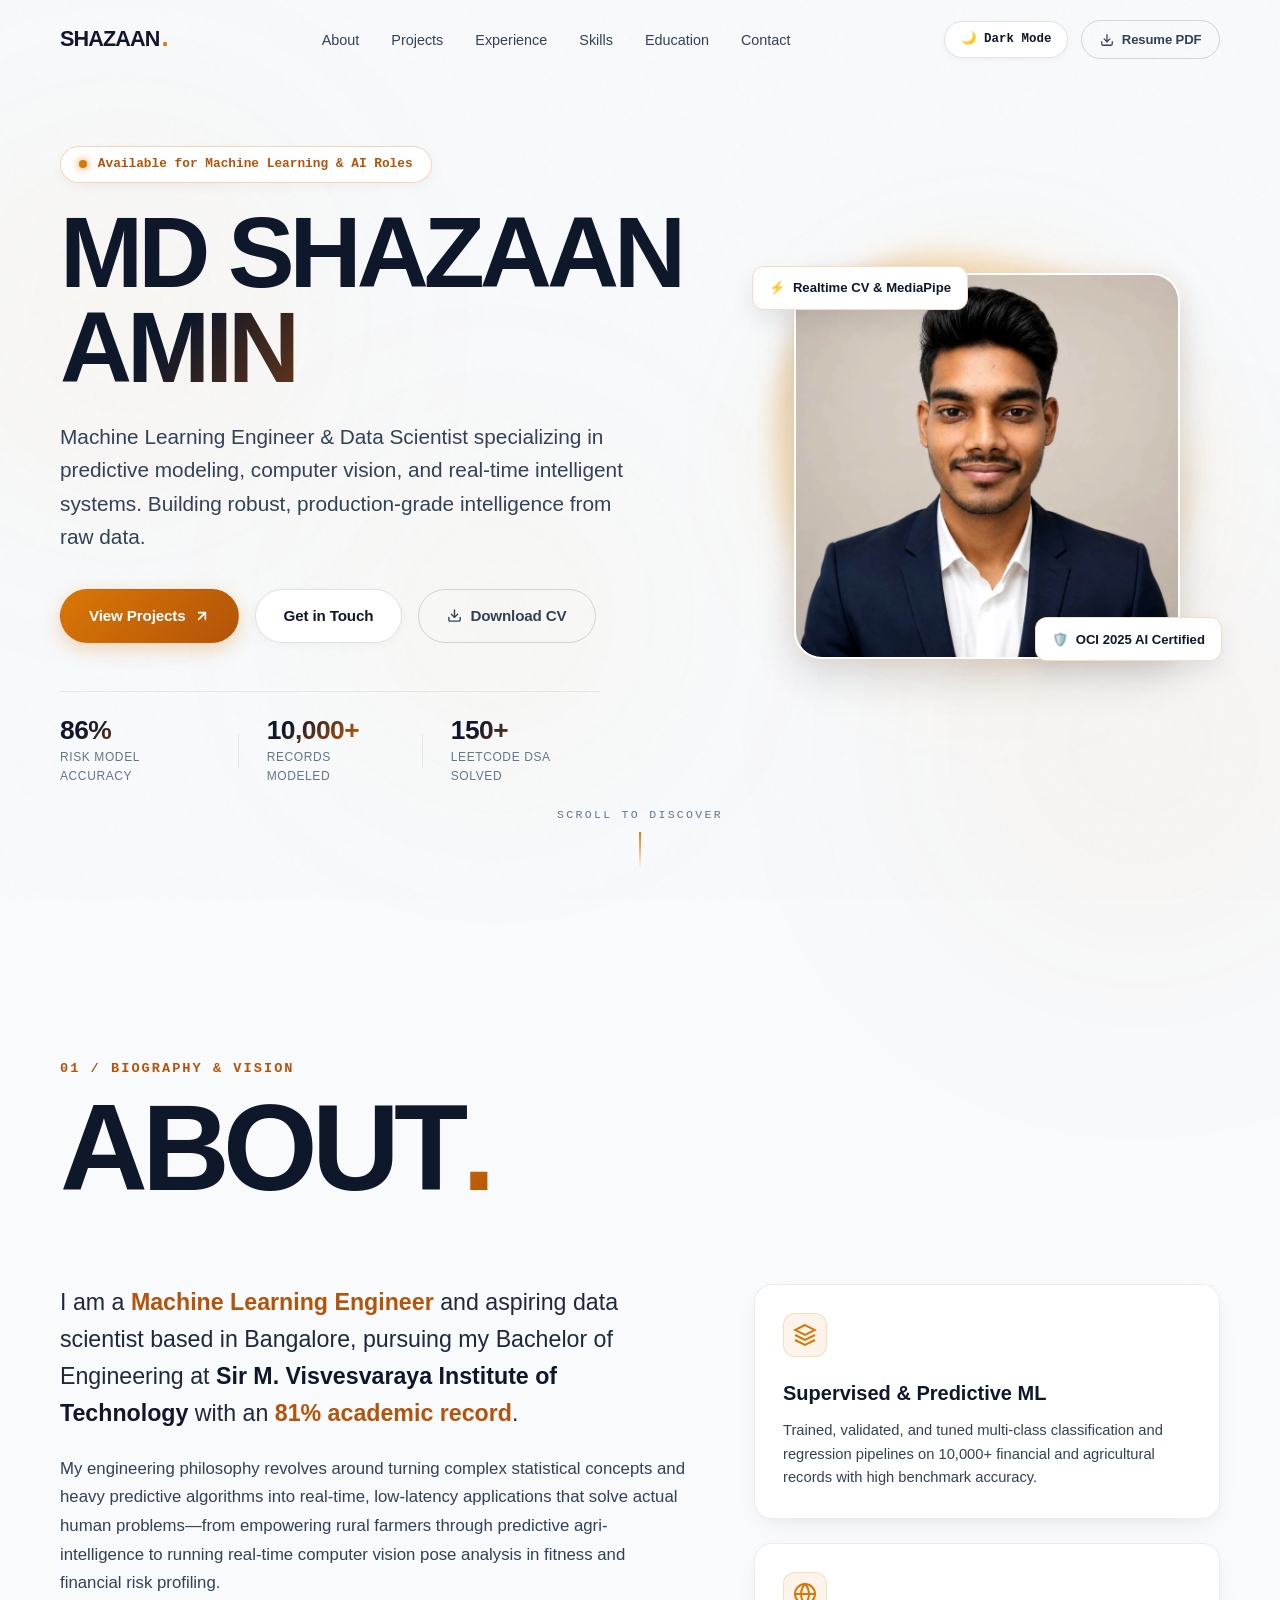
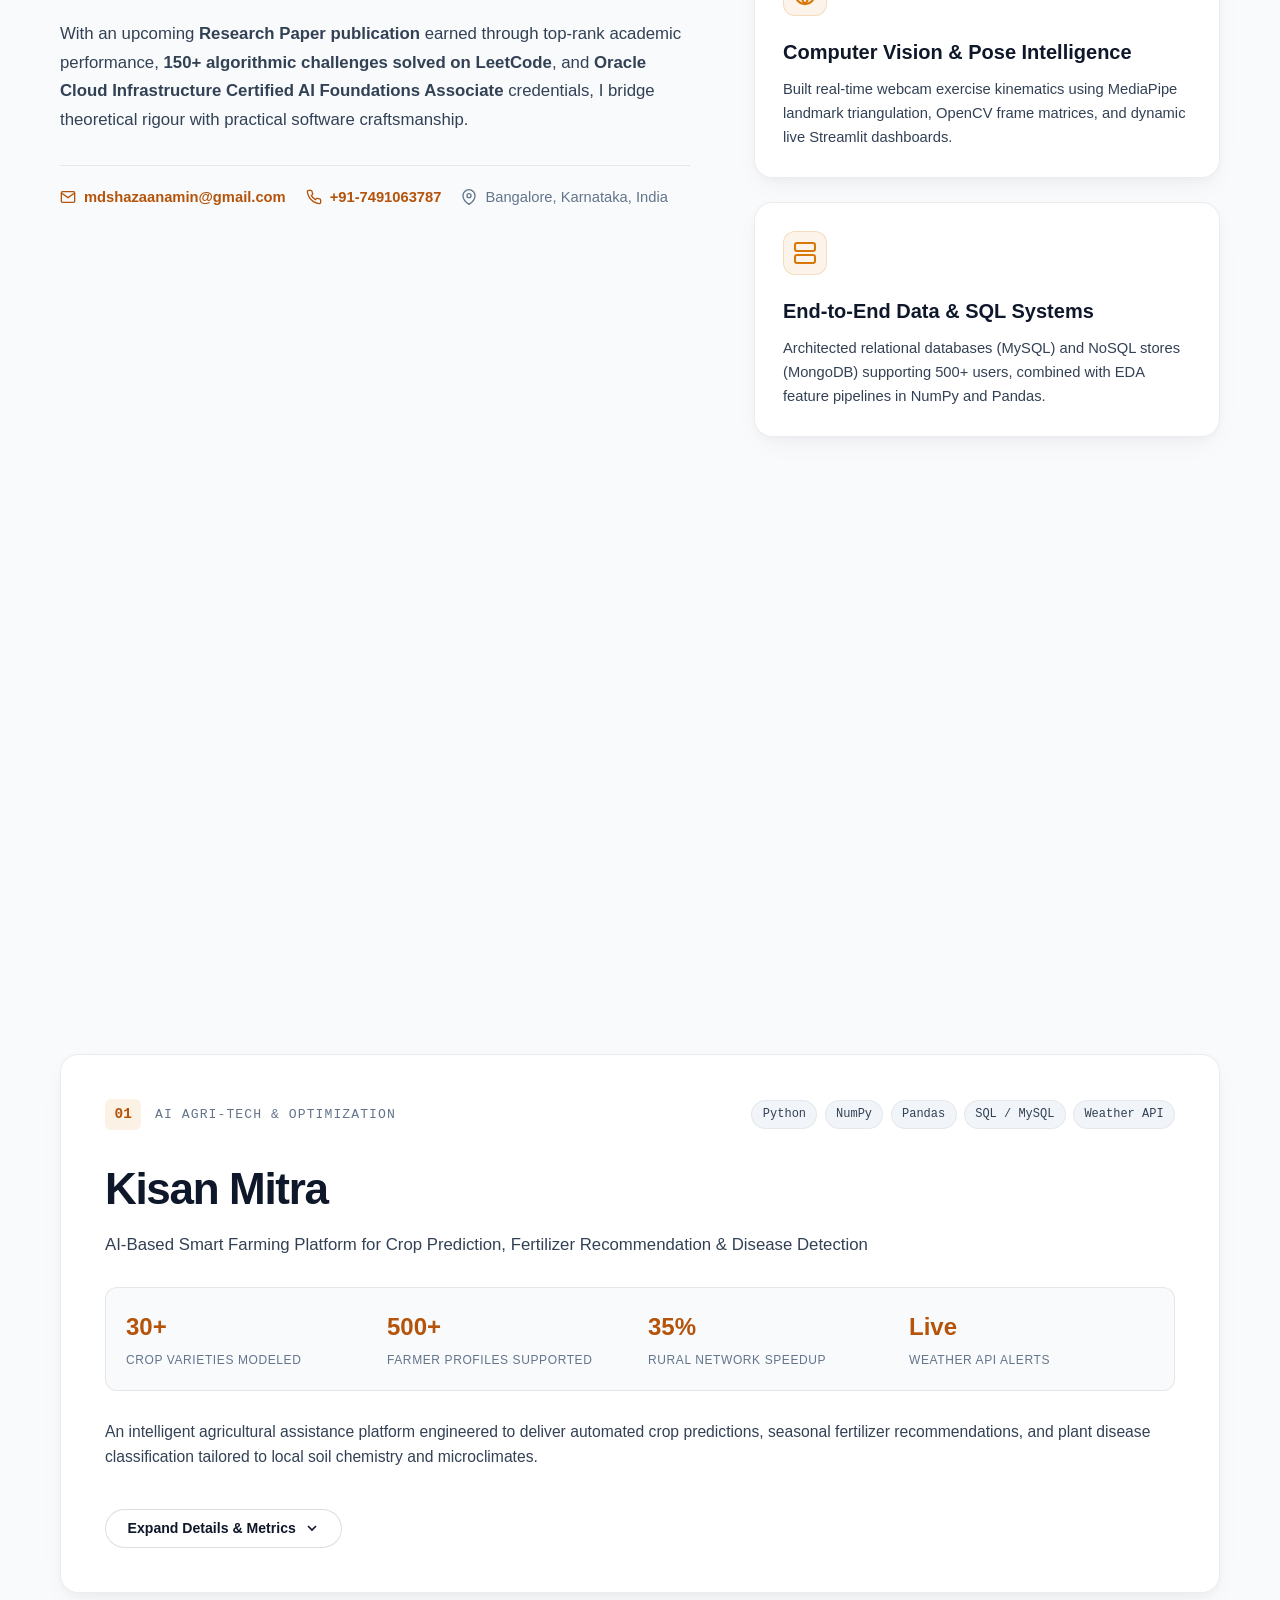
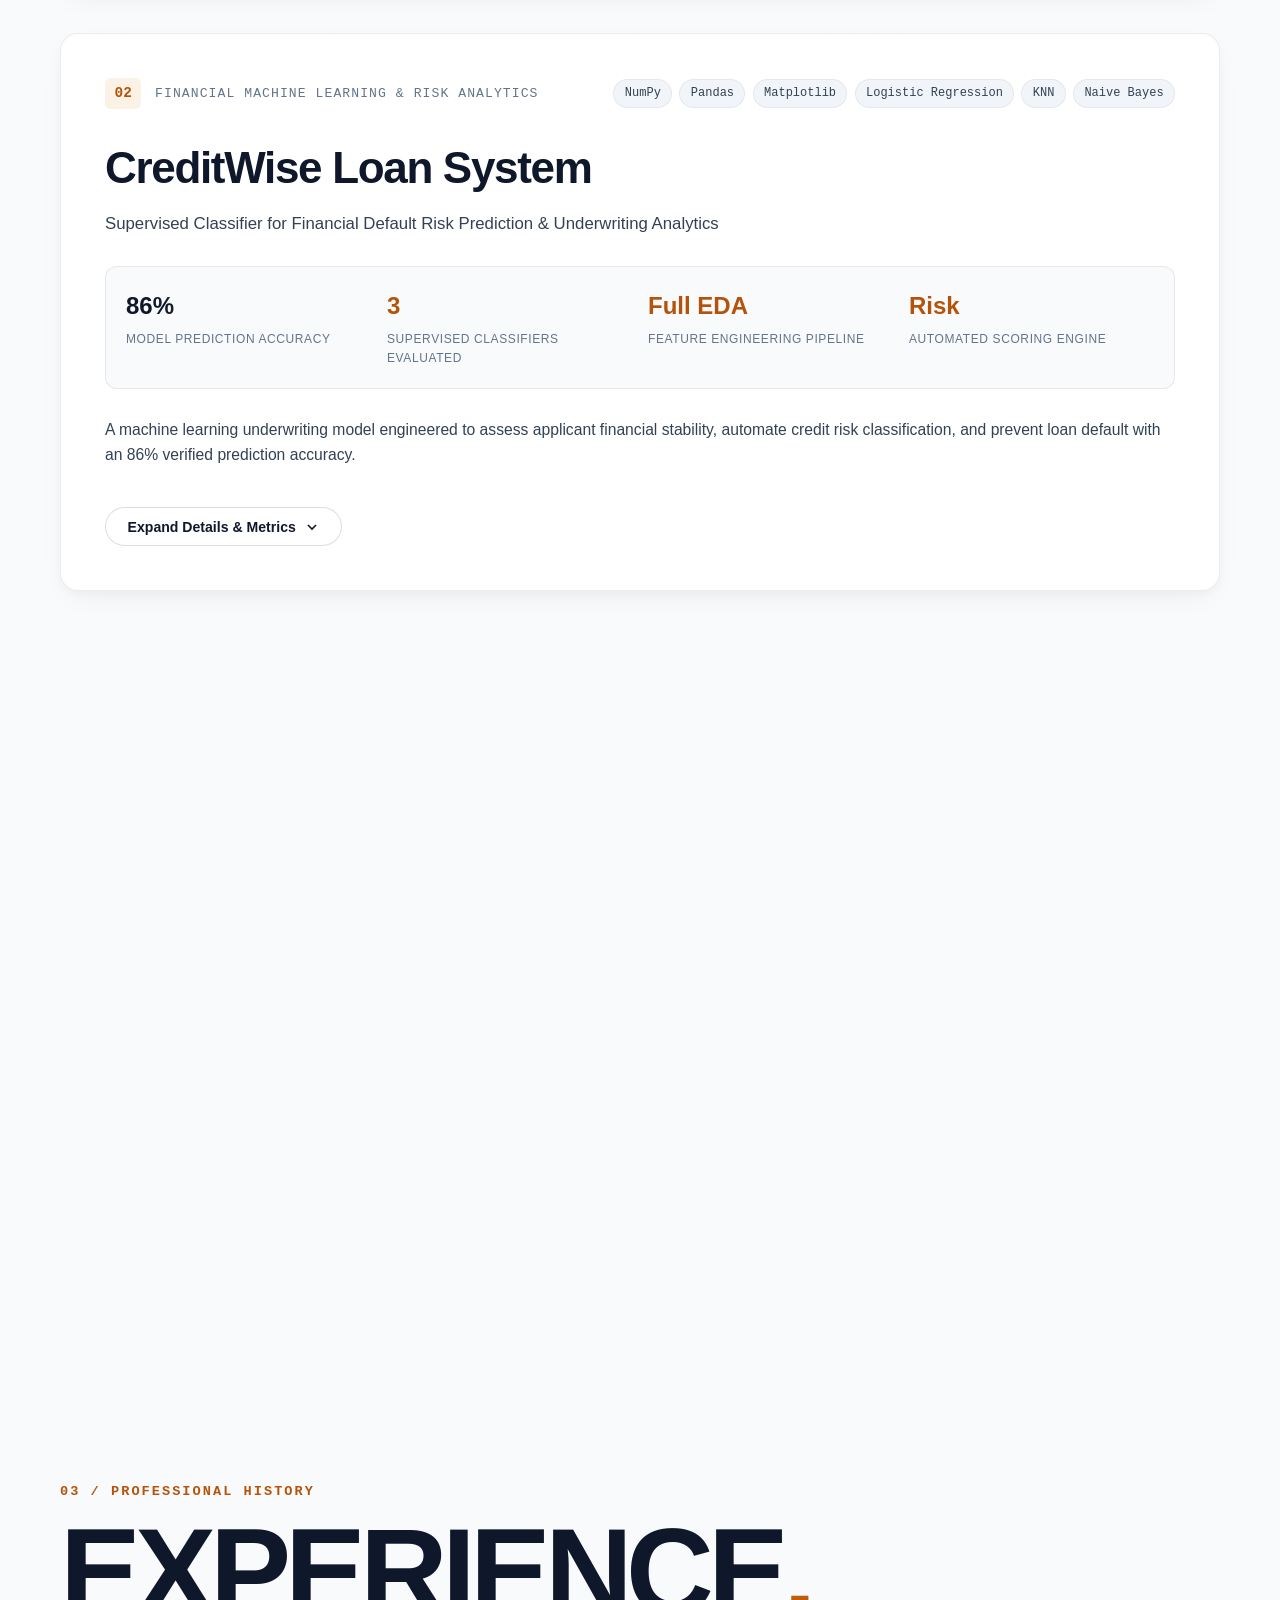
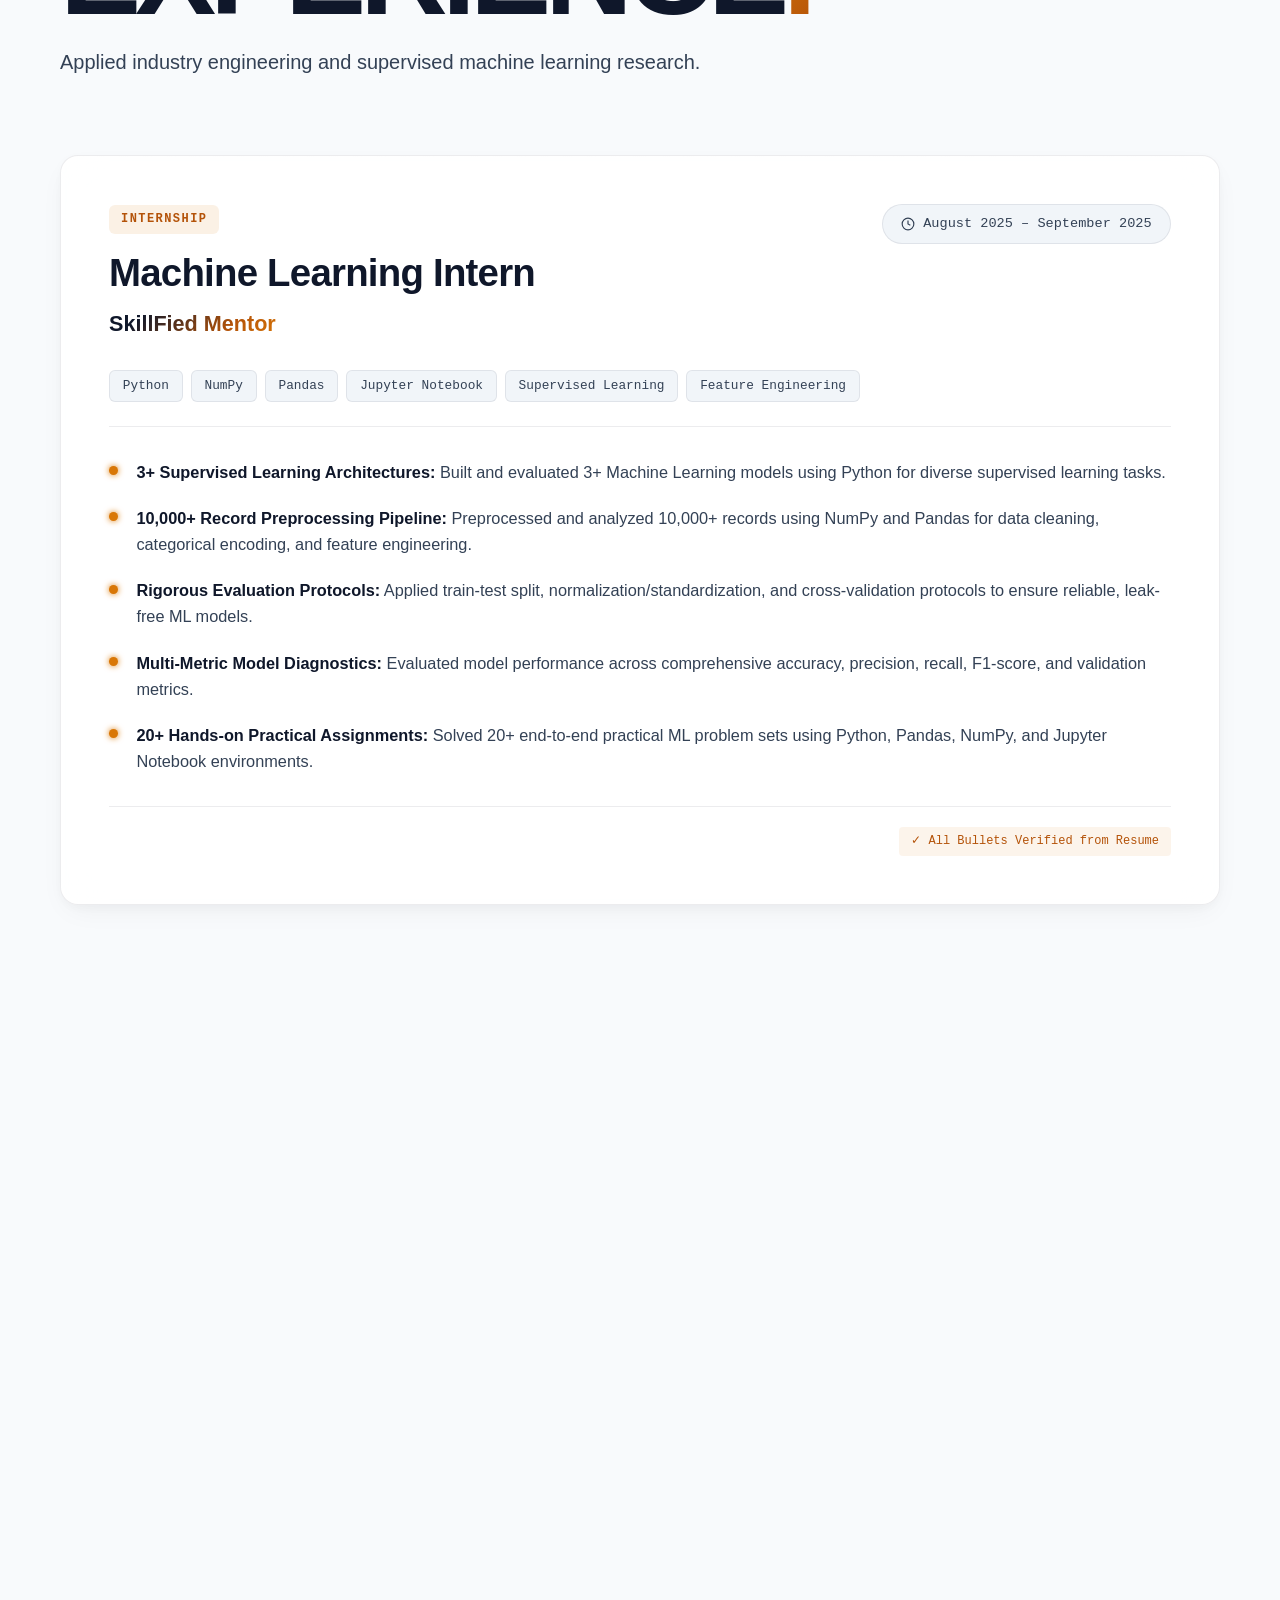
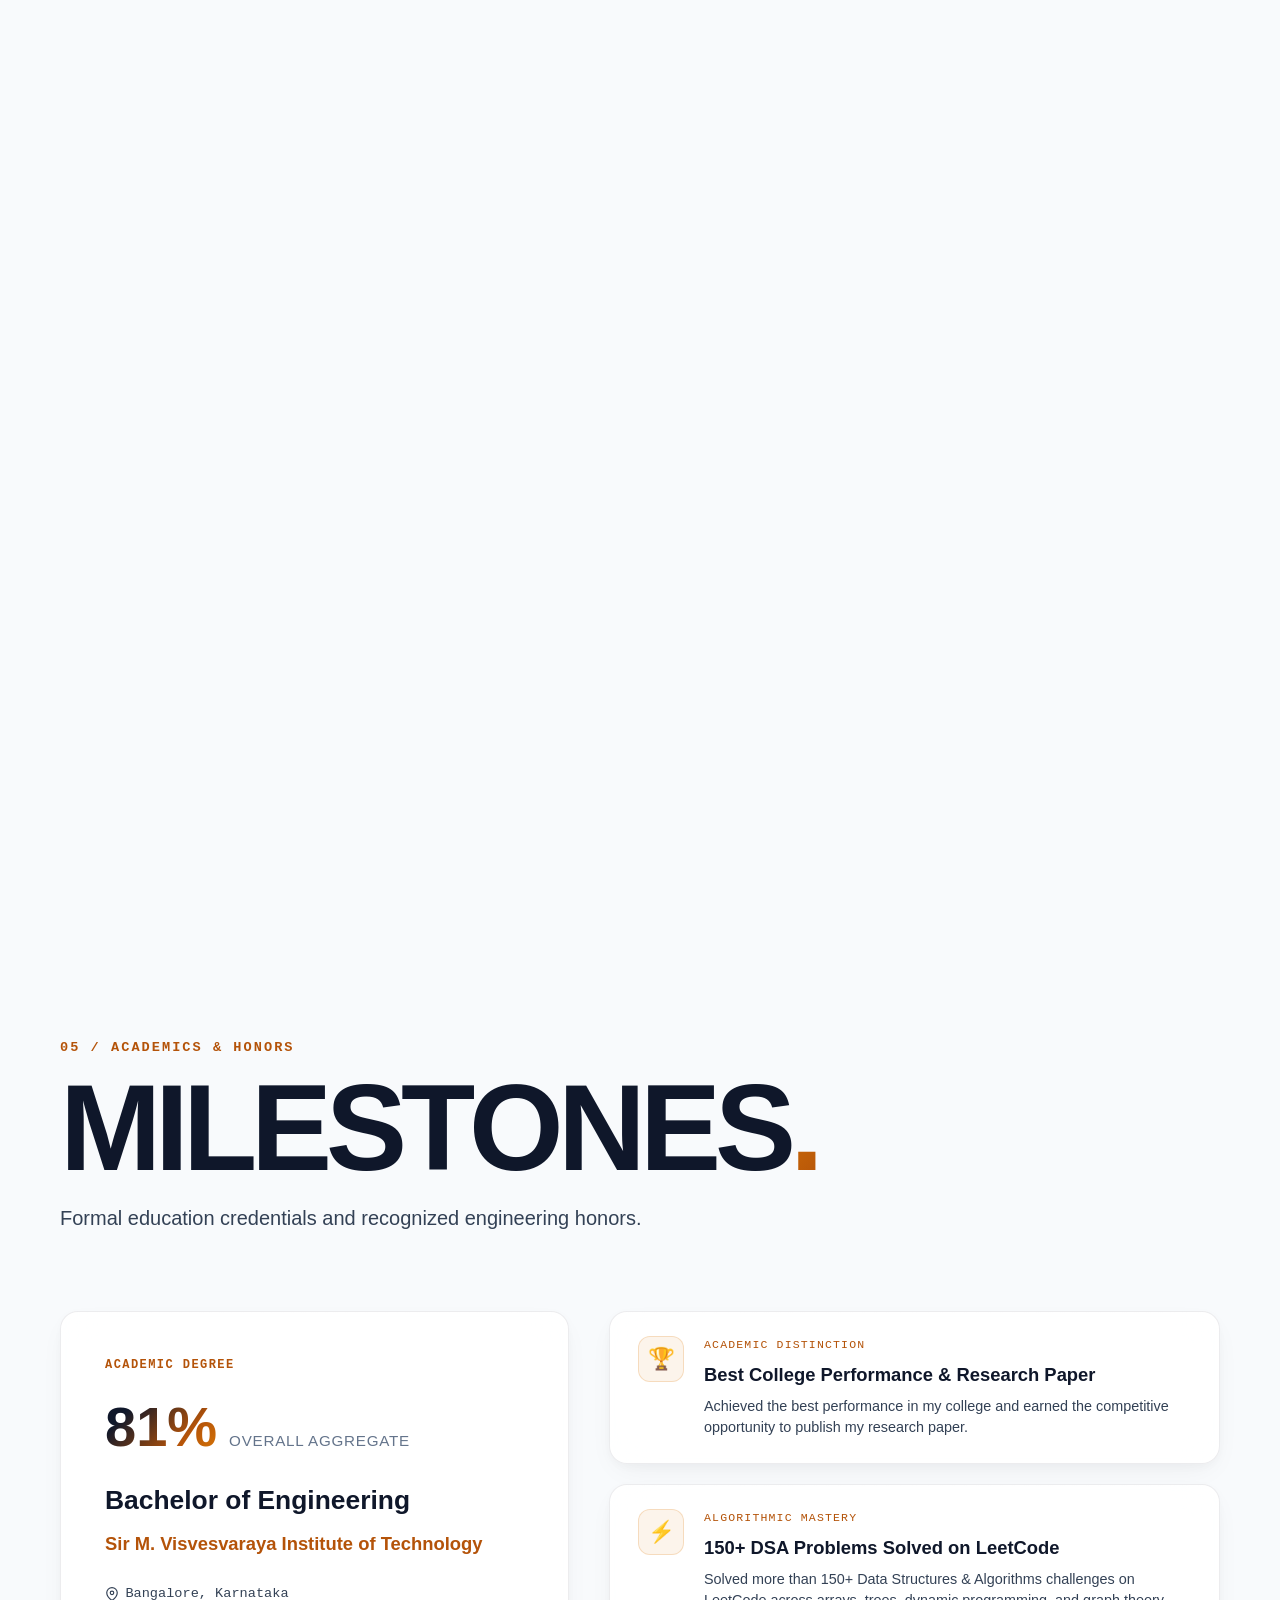
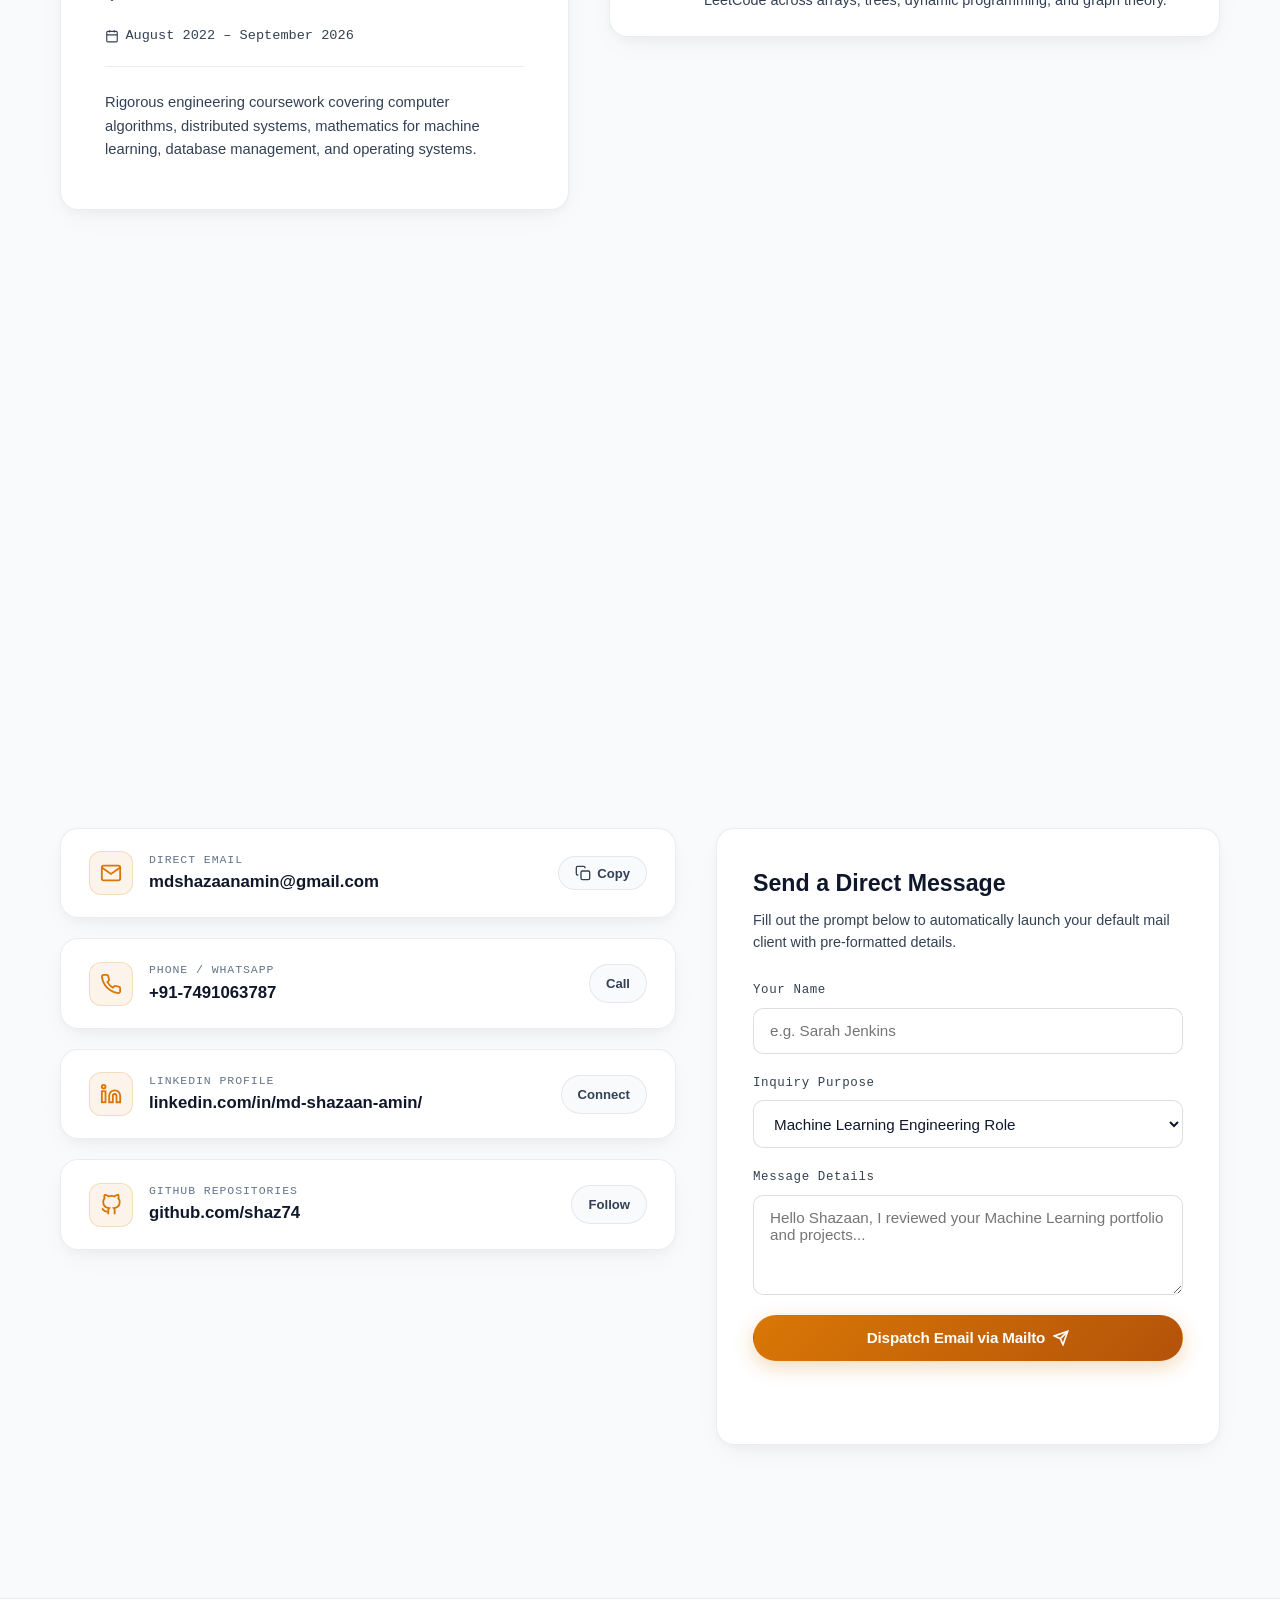
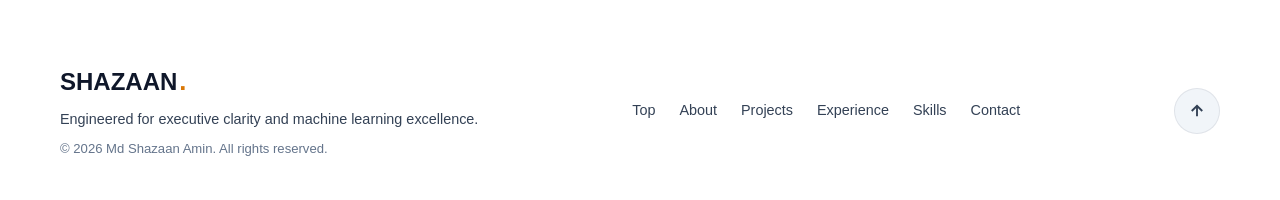
==== commit 9cb8bbe0: "fix portfolio metadata" ====
--- a/light.html
+++ b/light.html
@@ -8,12 +8,13 @@
   <meta name="author" content="Md Shazaan Amin">
   
   <!-- Canonical & Open Graph / Meta -->
-  <link rel="canonical" href="https://spring-grown-bald-perry.trycloudflare.com/light.html">
+  <link rel="canonical" href="https://shaz74.github.io/portfolio/">
+
   <meta property="og:type" content="website">
-  <meta property="og:url" content="https://spring-grown-bald-perry.trycloudflare.com/light.html">
+  <meta property="og:url" content="https://shaz74.github.io/portfolio/">
   <meta property="og:title" content="Md Shazaan Amin — Machine Learning Engineer (Executive Light)">
   <meta property="og:description" content="Professional portfolio of Md Shazaan Amin in clean executive light mode.">
-  <meta property="og:image" content="https://spring-grown-bald-perry.trycloudflare.com/headshot.webp">
+  <meta property="og:image" content="https://shaz74.github.io/portfolio/headshot.webp">
   
   <title>Md Shazaan Amin — Machine Learning Engineer (Light Mode Preview)</title>
   
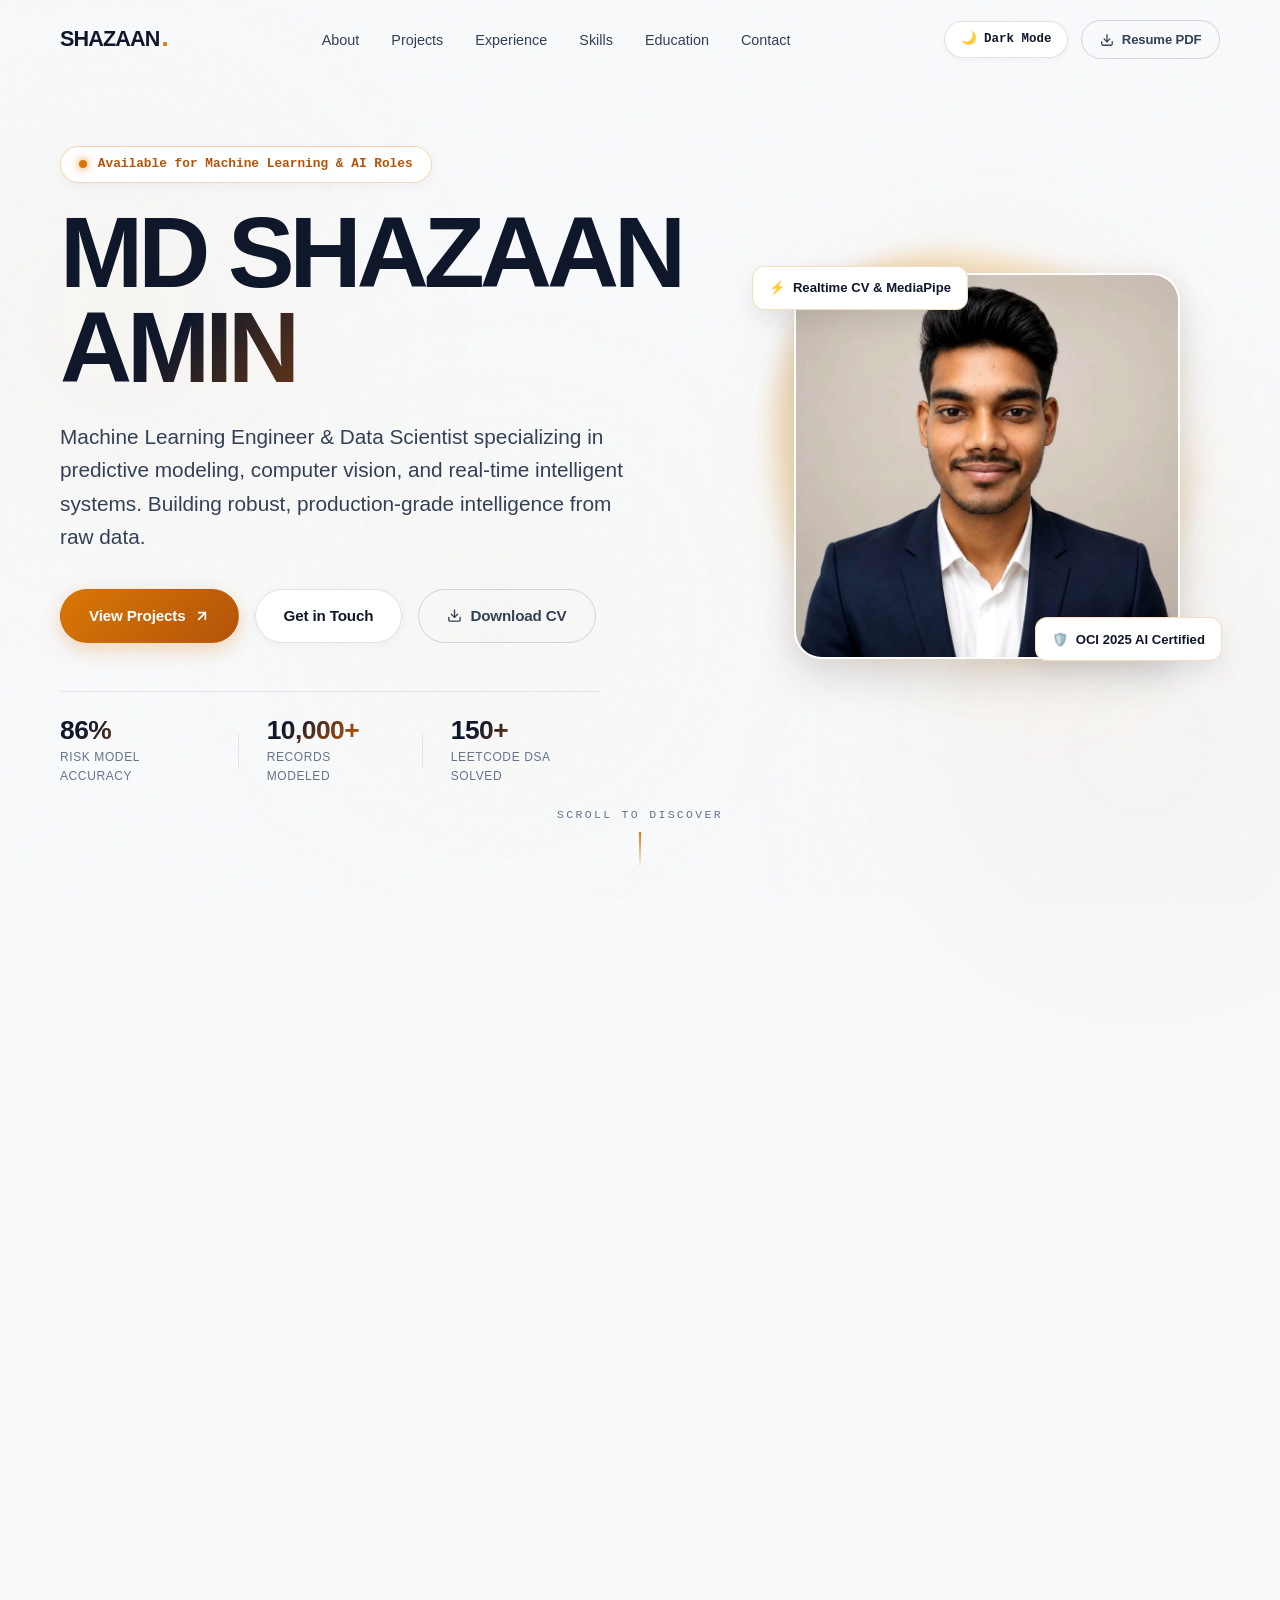
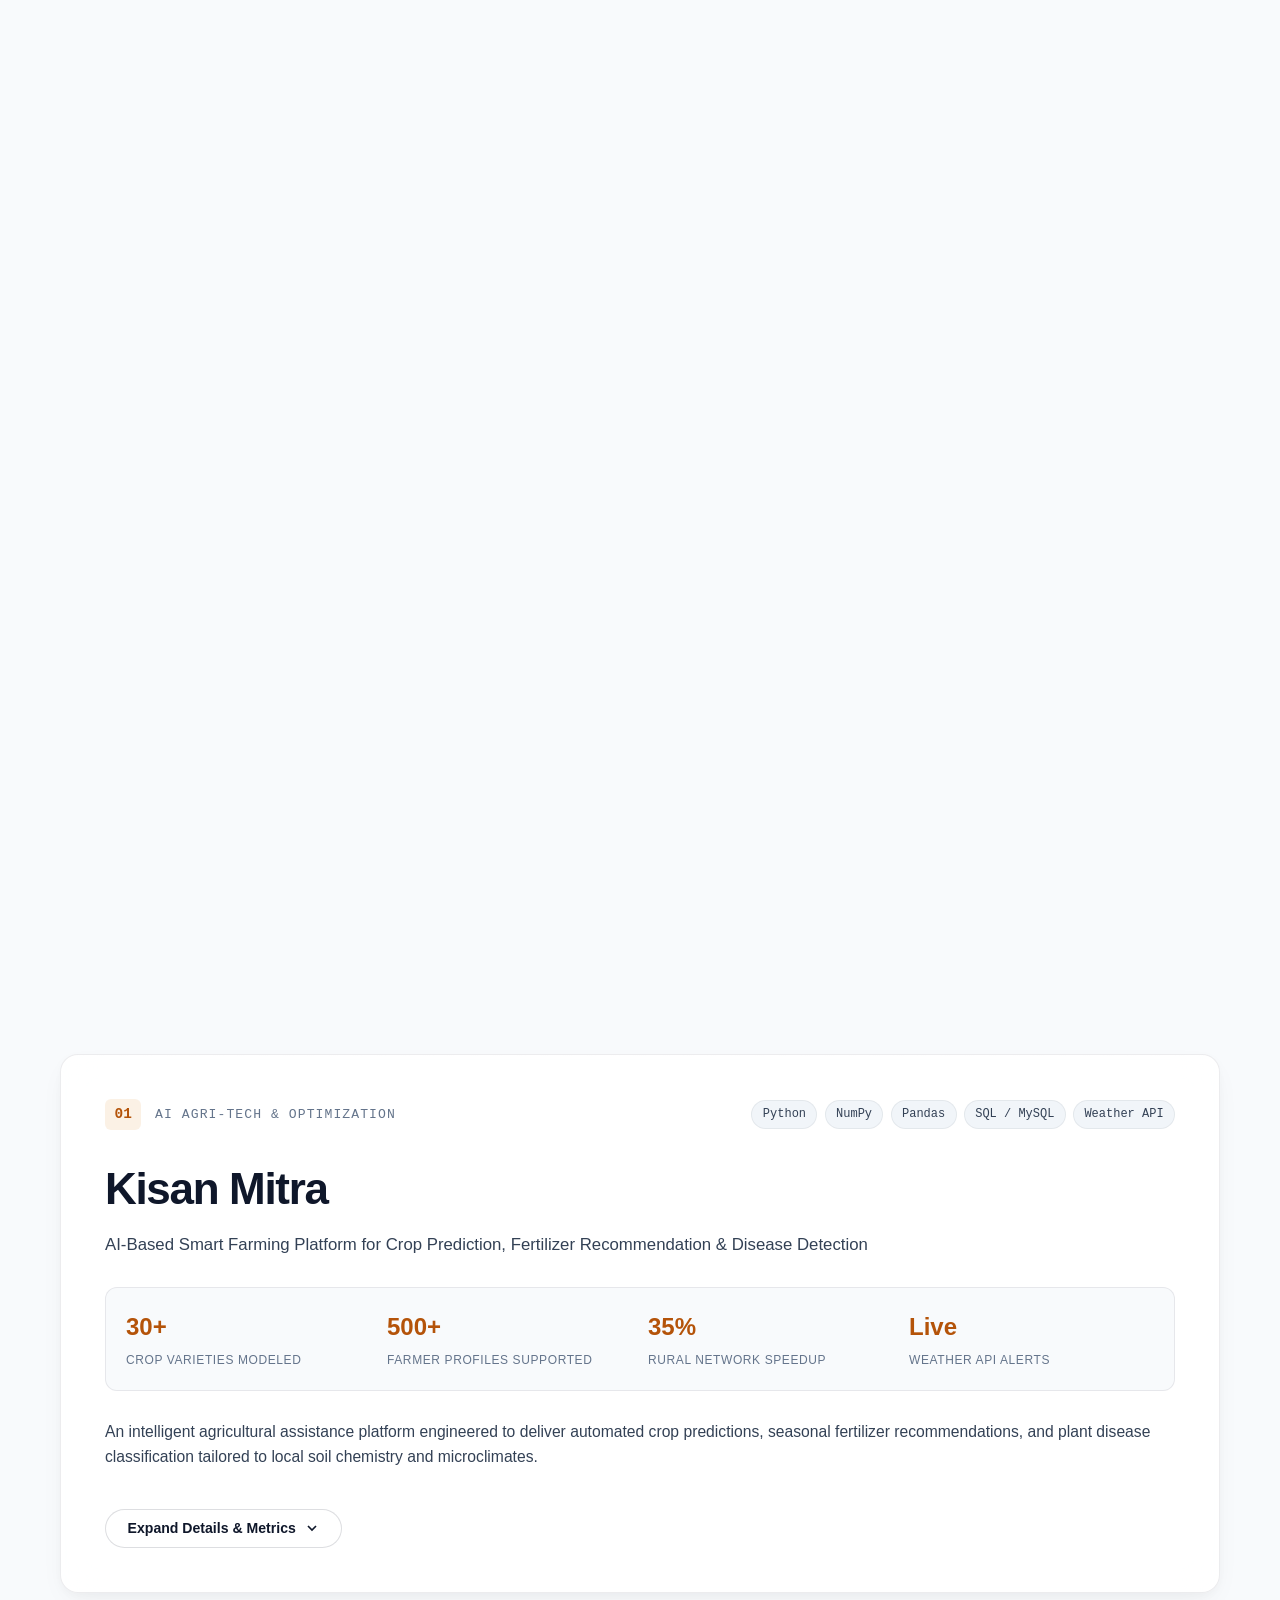
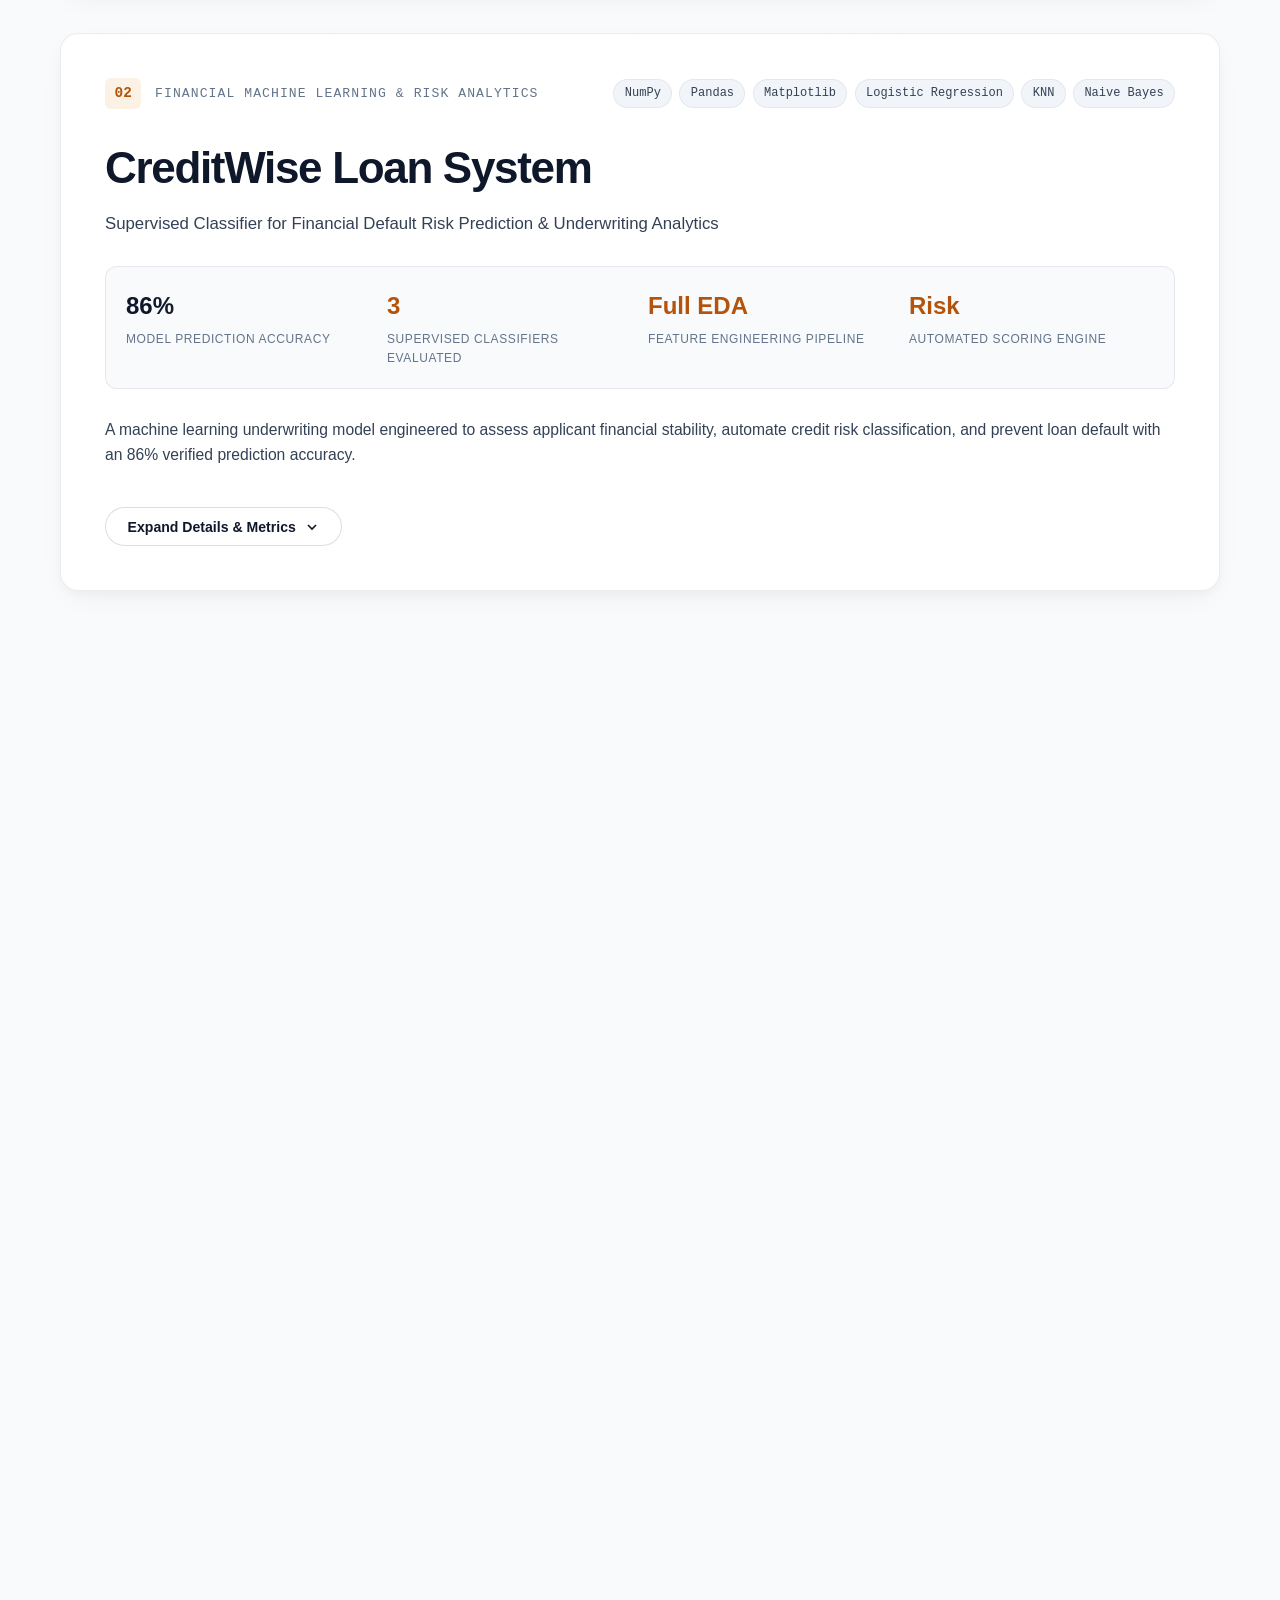
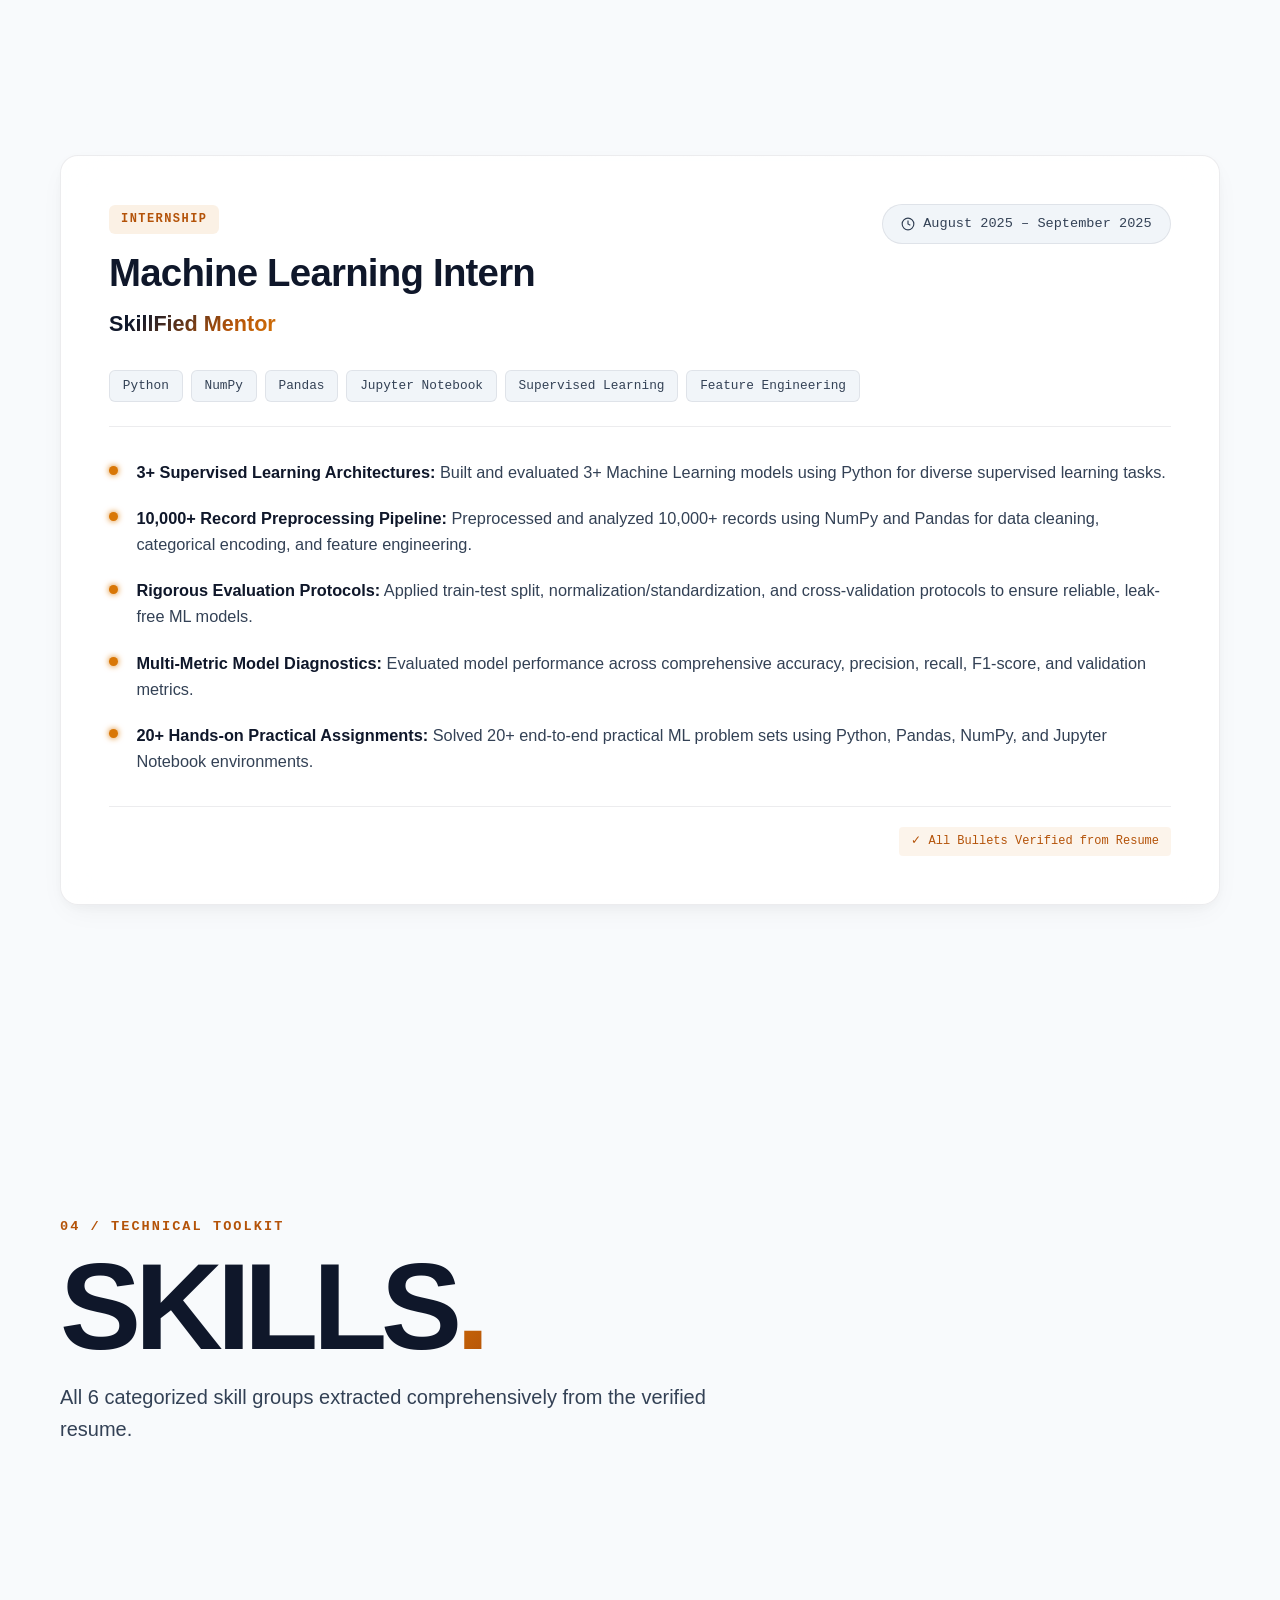
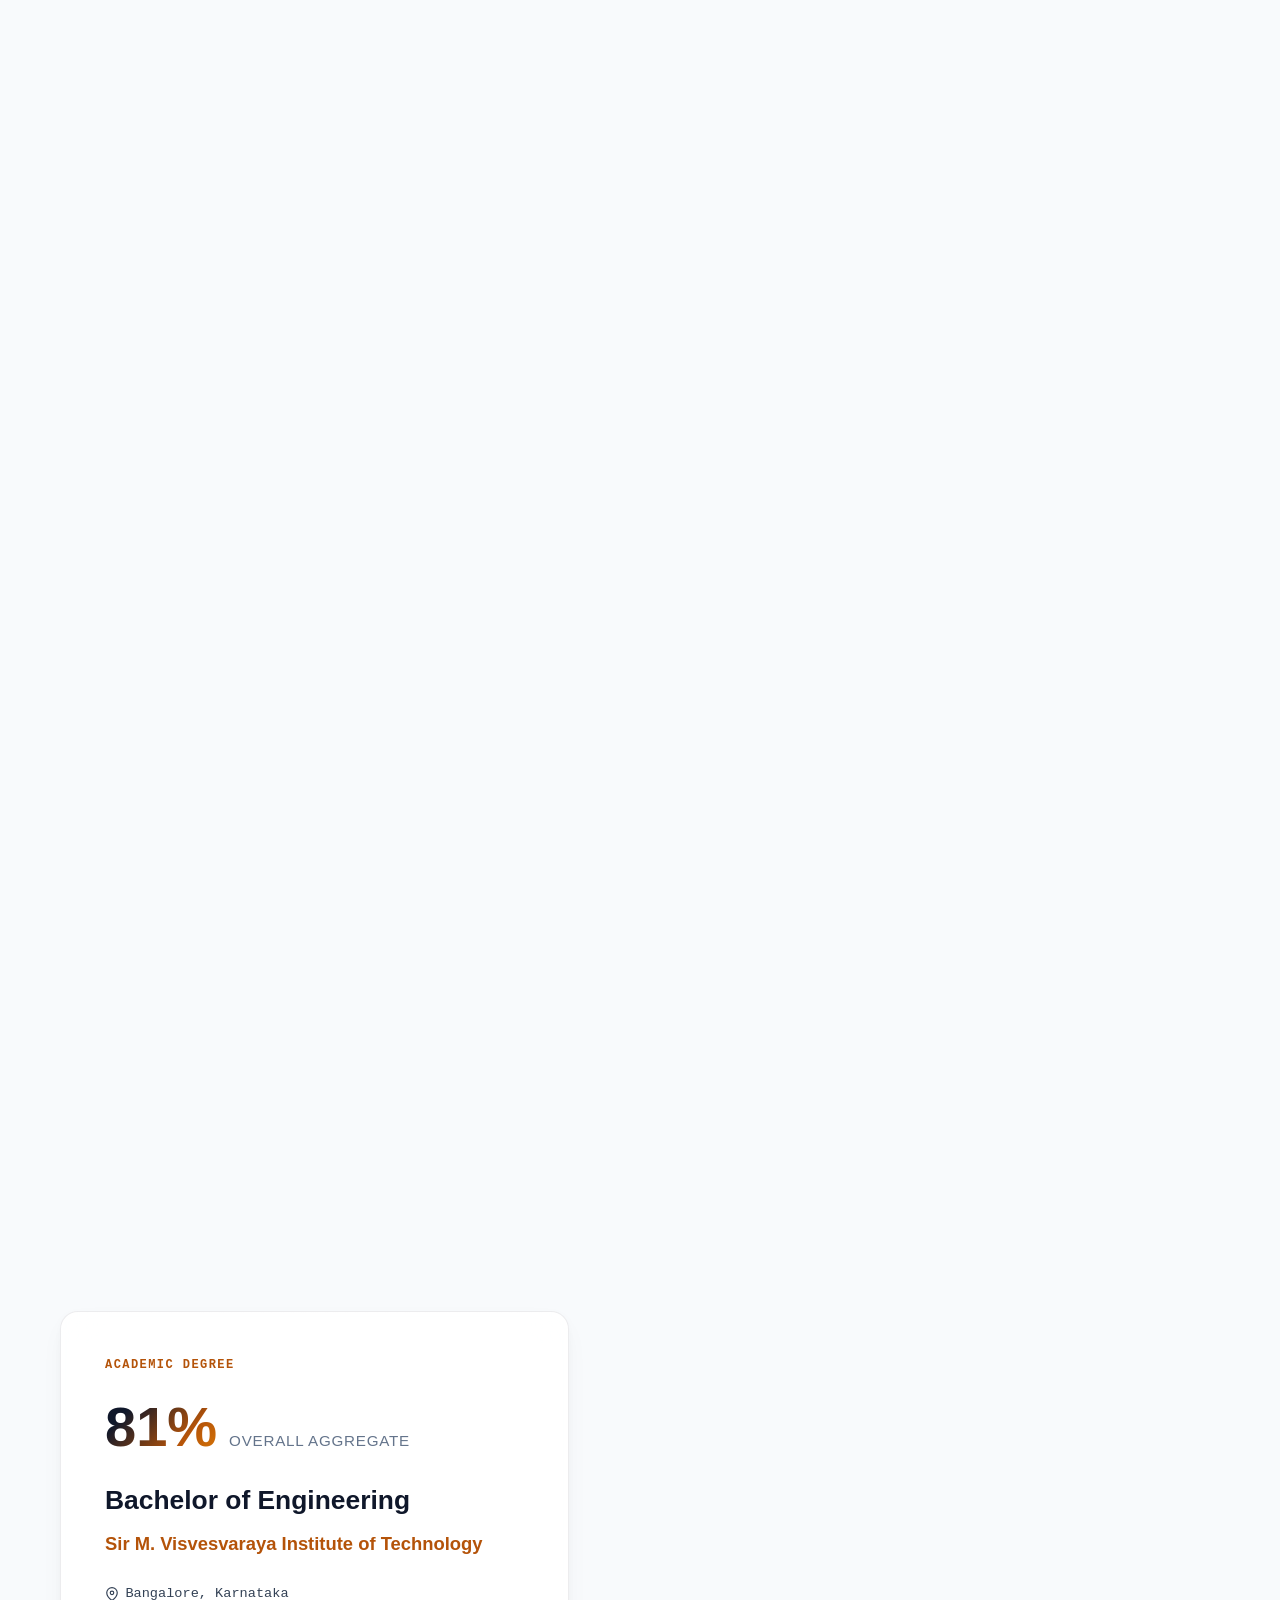
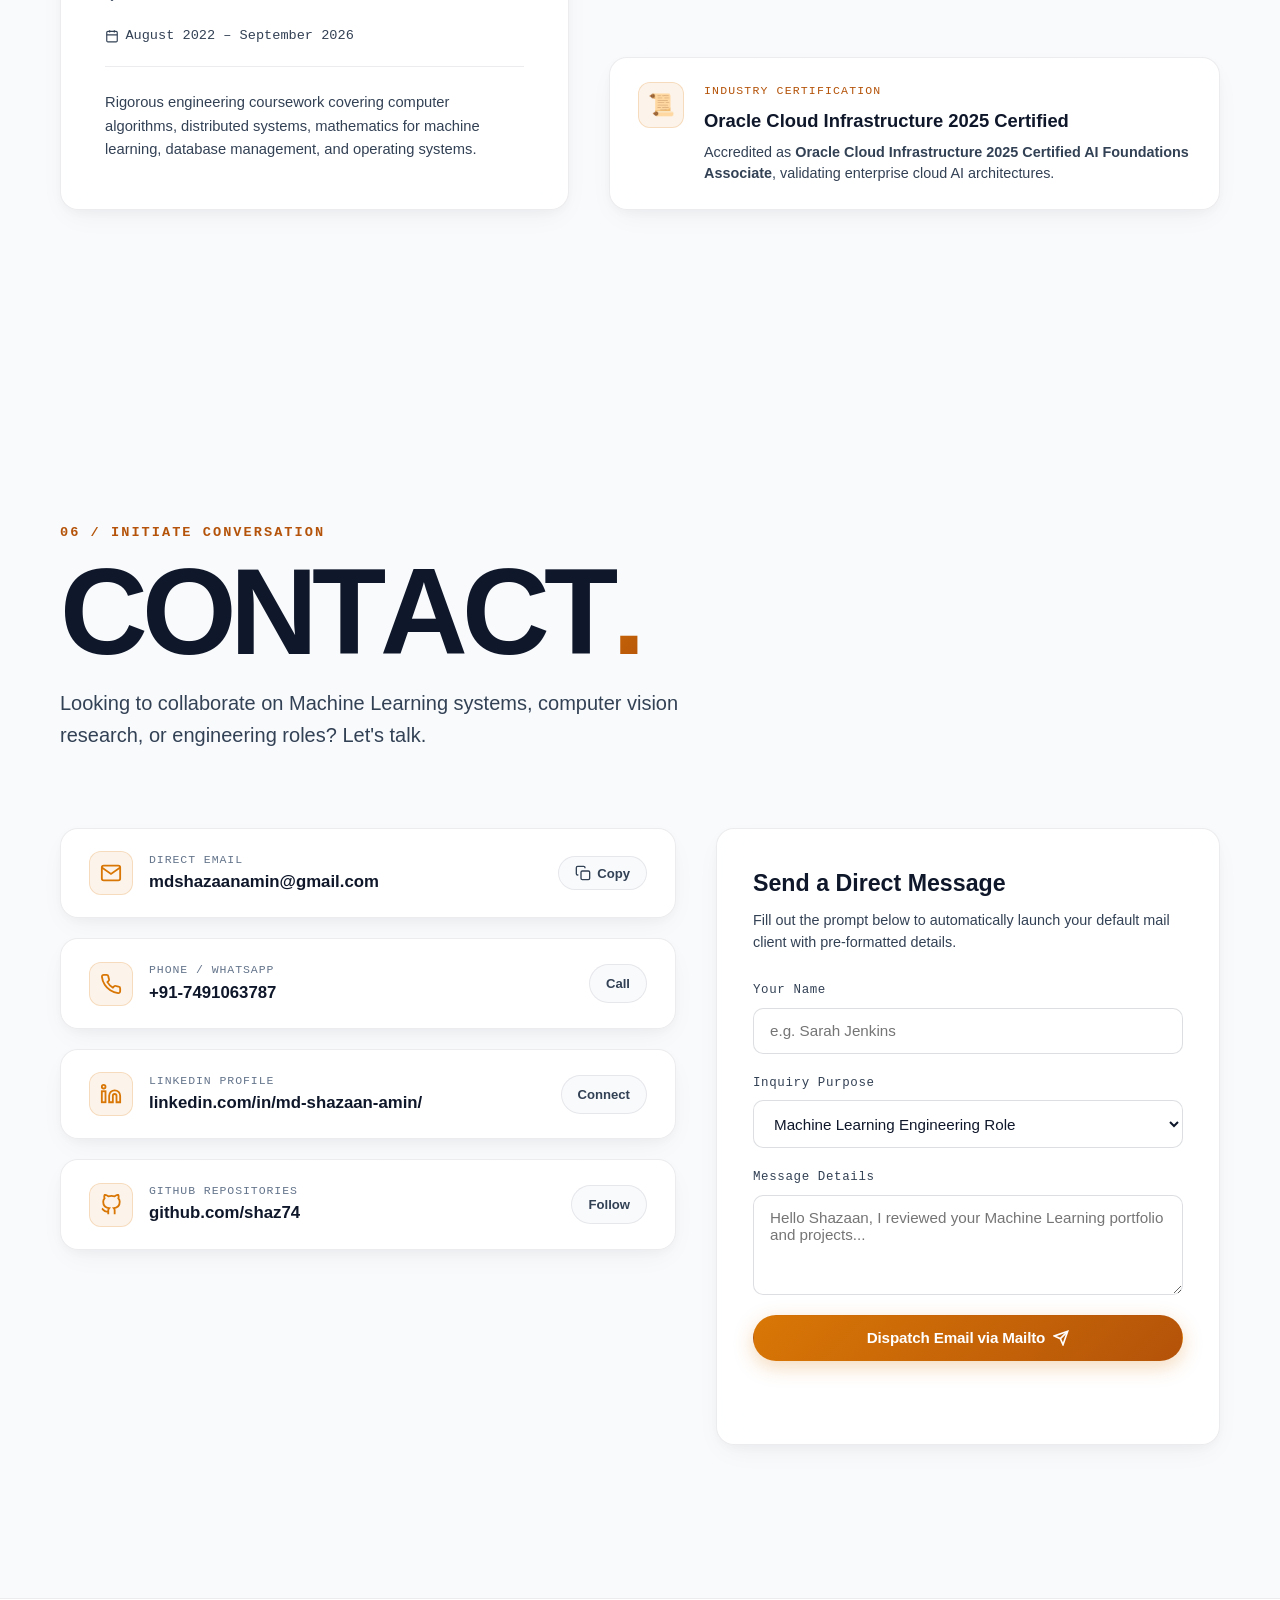
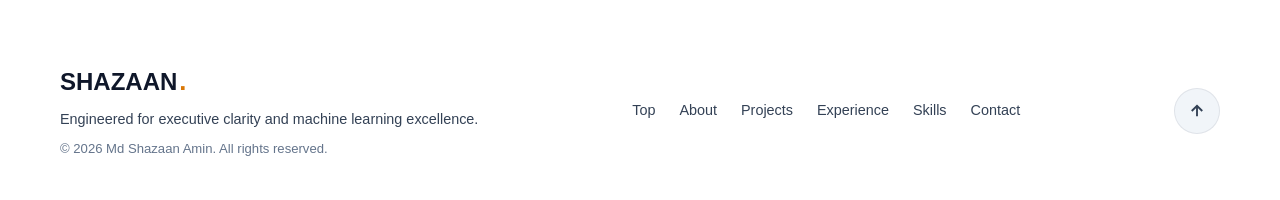
==== commit 237920ea: "fix social metadata" ====
--- a/light.html
+++ b/light.html
@@ -15,6 +15,10 @@
   <meta property="og:title" content="Md Shazaan Amin — Machine Learning Engineer (Executive Light)">
   <meta property="og:description" content="Professional portfolio of Md Shazaan Amin in clean executive light mode.">
   <meta property="og:image" content="https://shaz74.github.io/portfolio/headshot.webp">
+  
+  <meta property="og:site_name" content="Shazaan Amin Portfolio">
+  <meta name="twitter:card" content="summary_large_image">
+
   
   <title>Md Shazaan Amin — Machine Learning Engineer (Light Mode Preview)</title>
   
